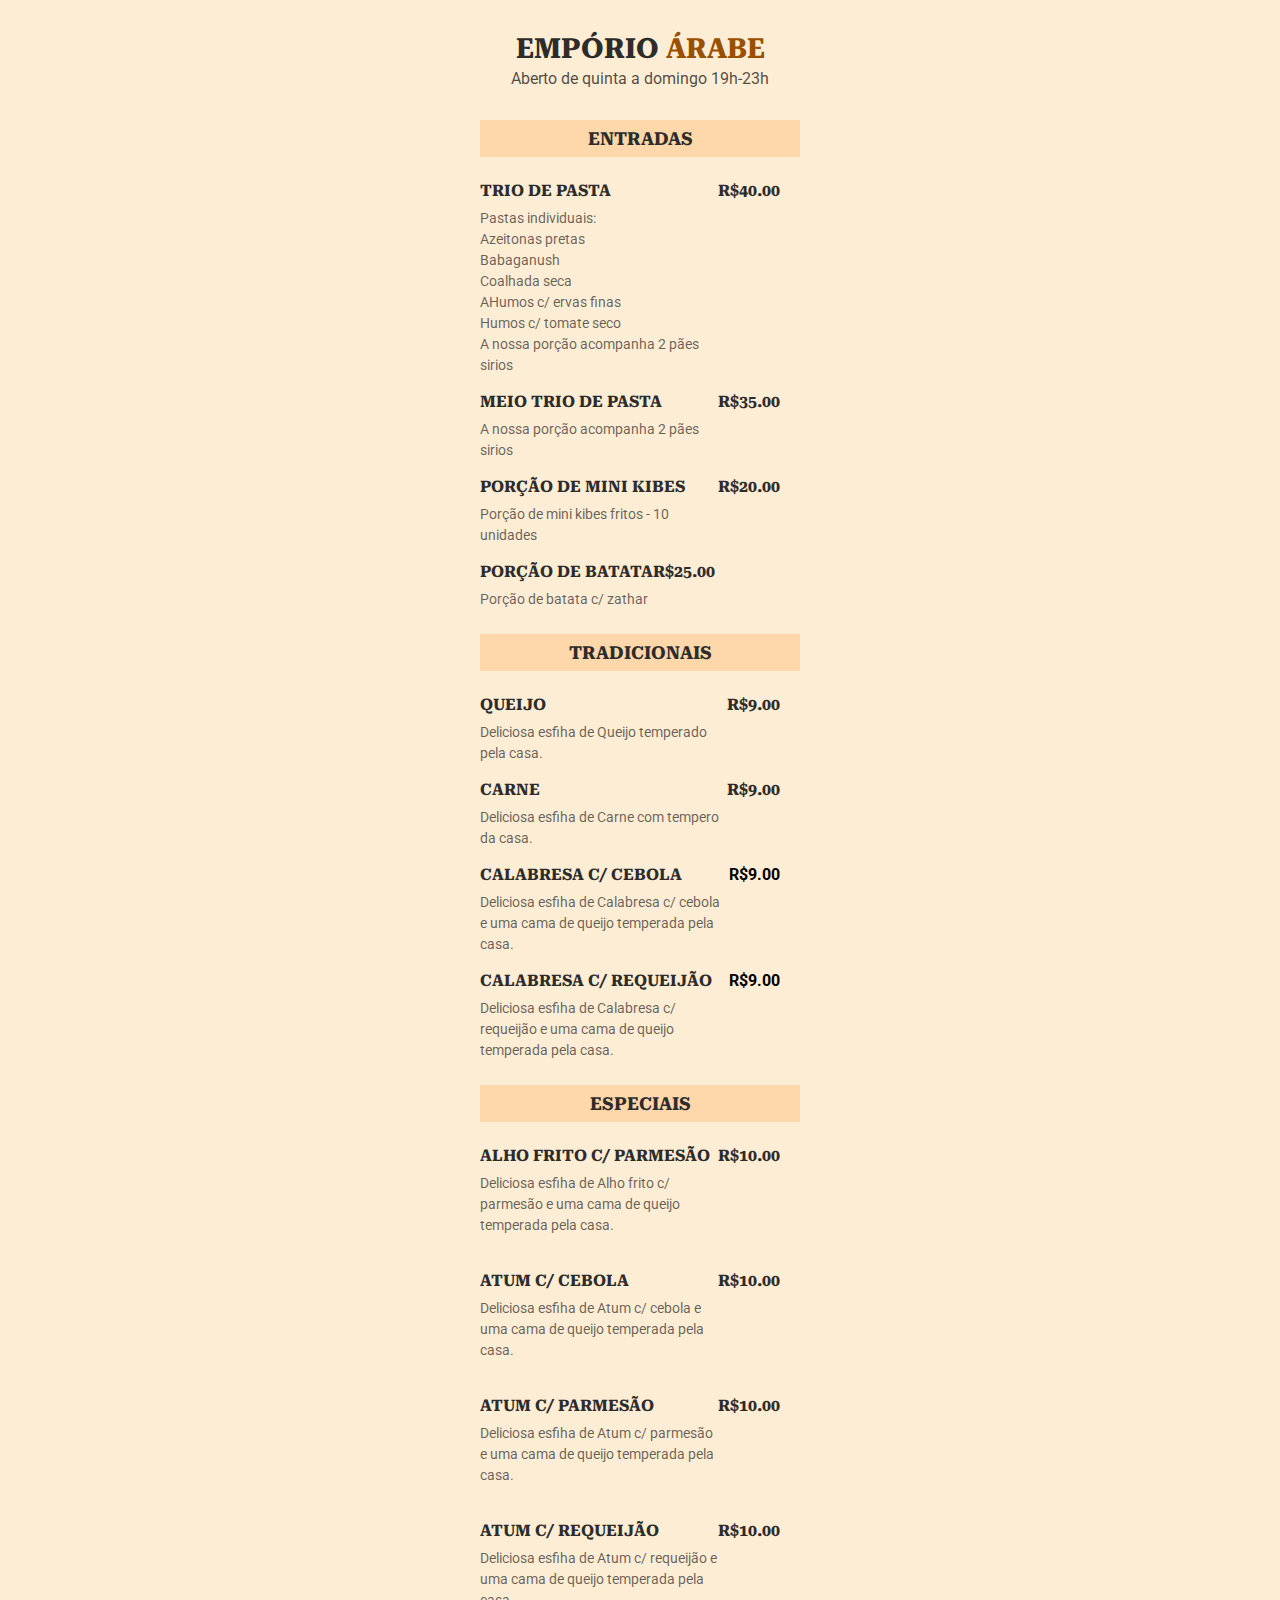
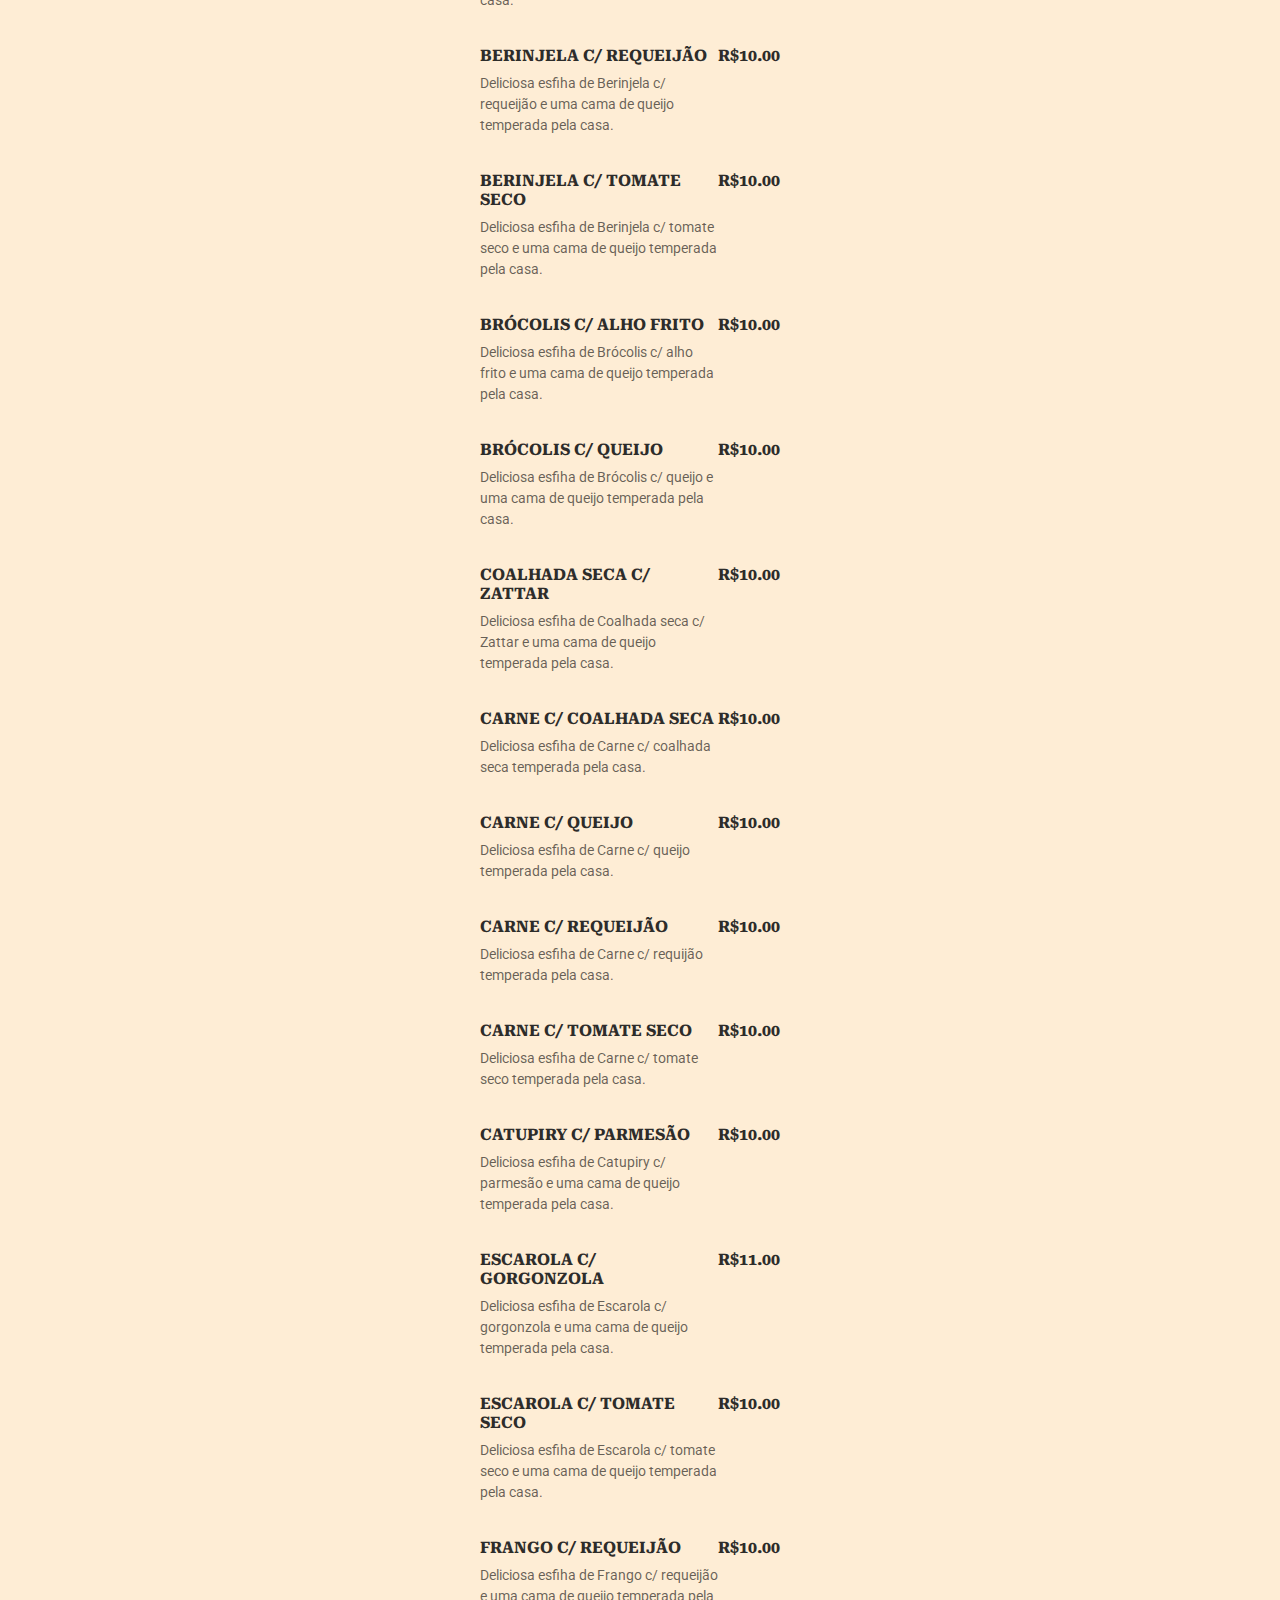
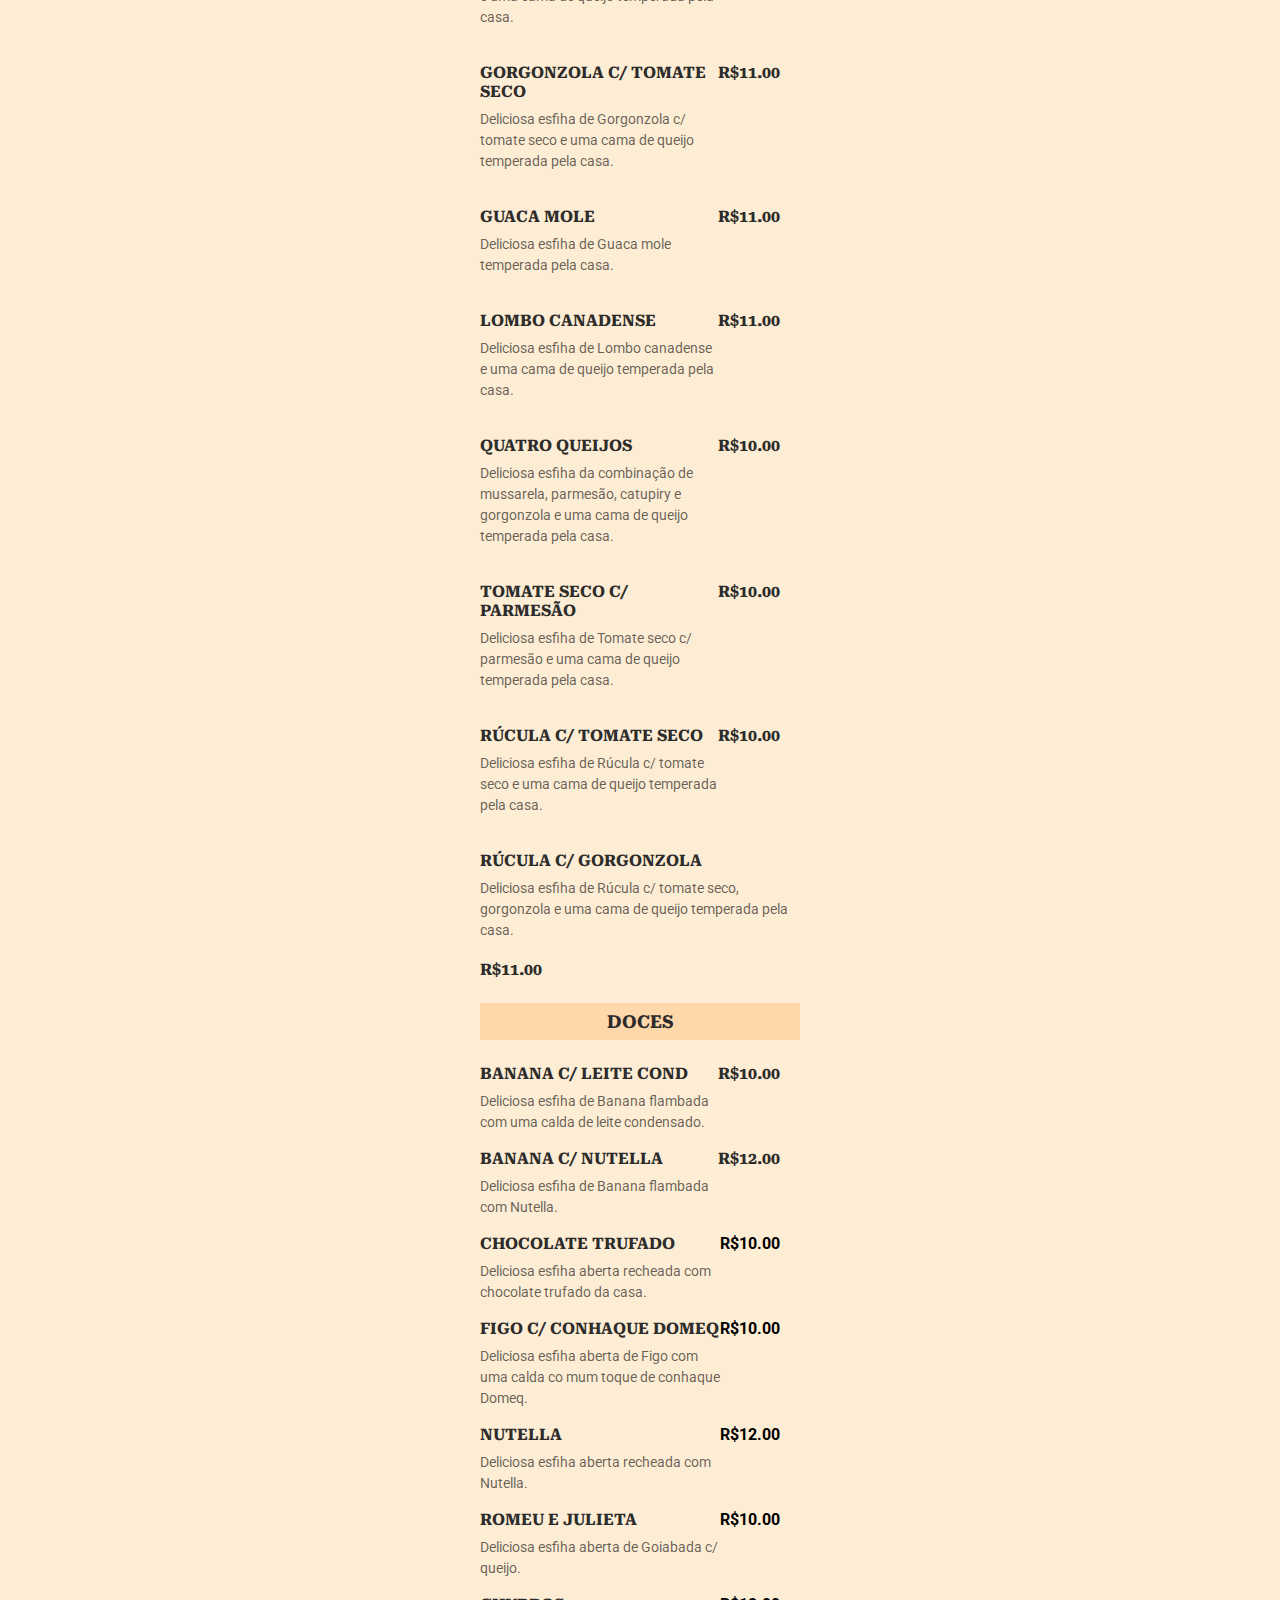
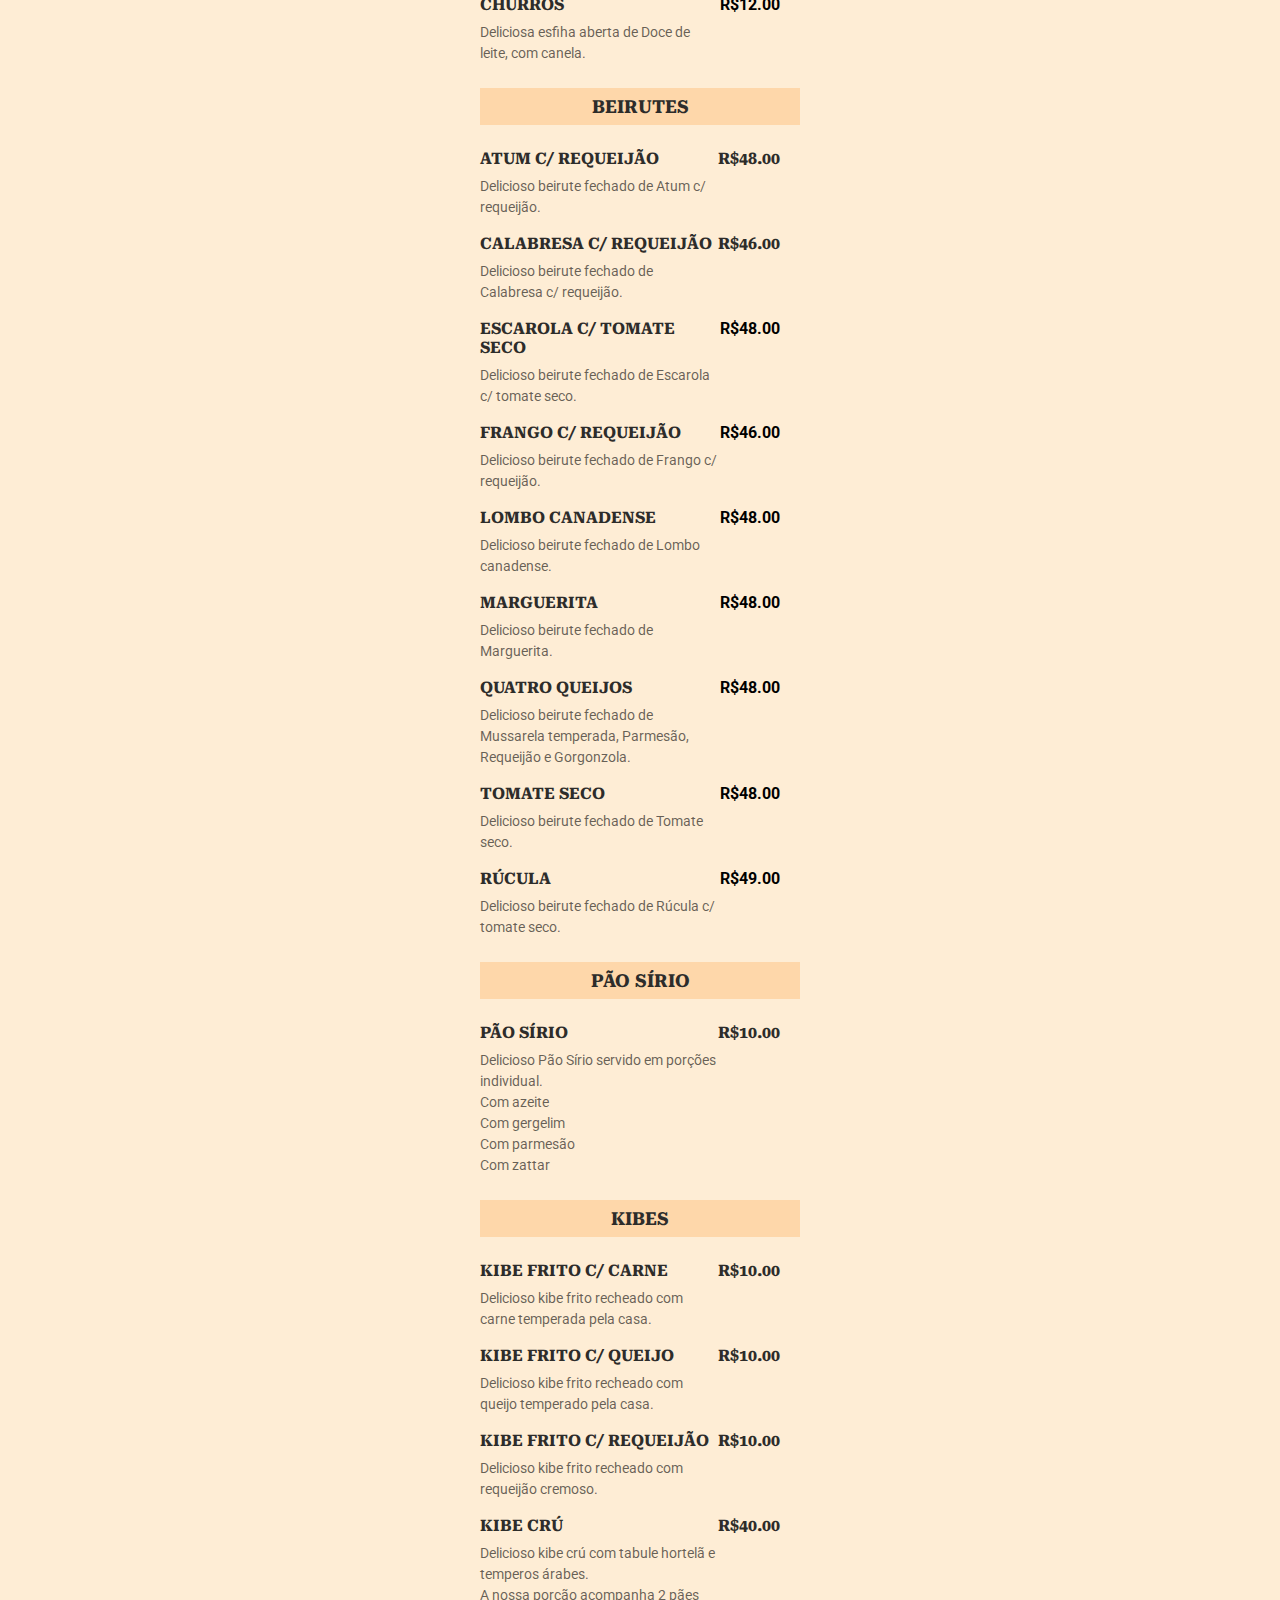
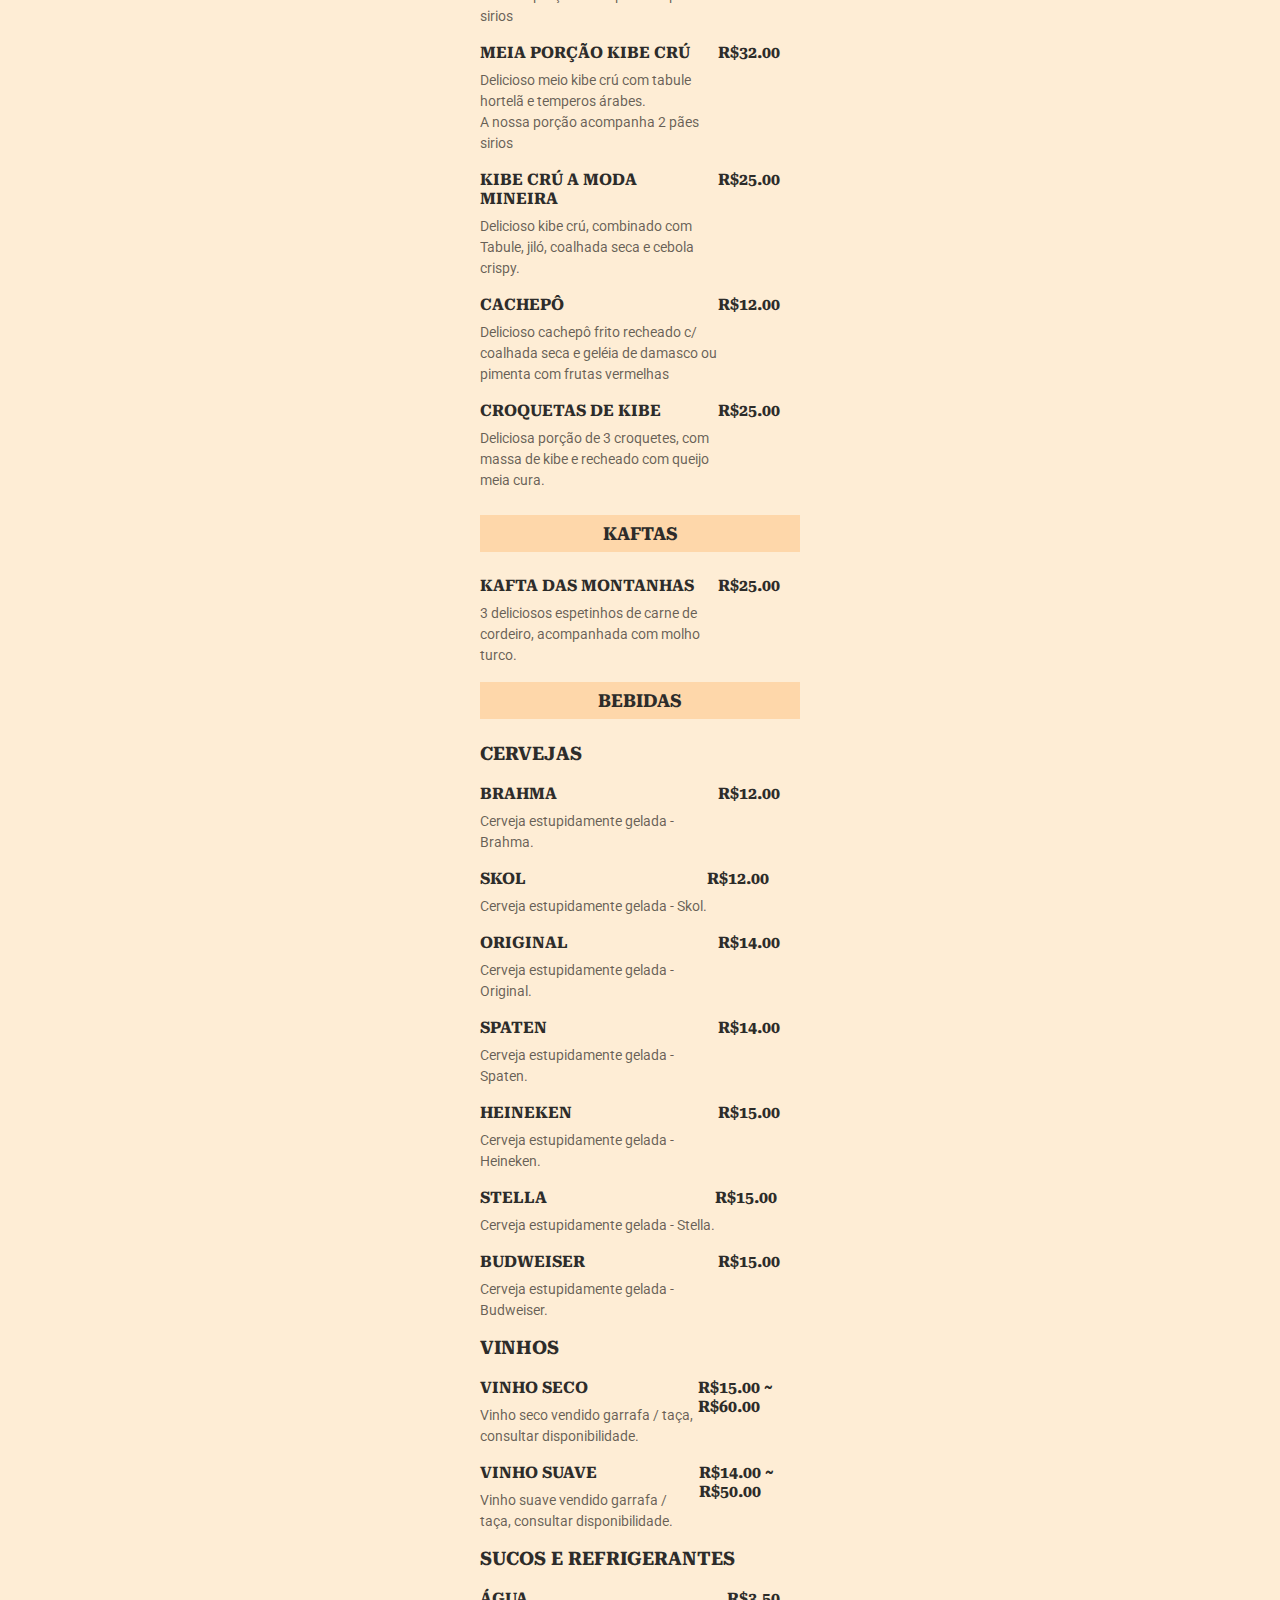
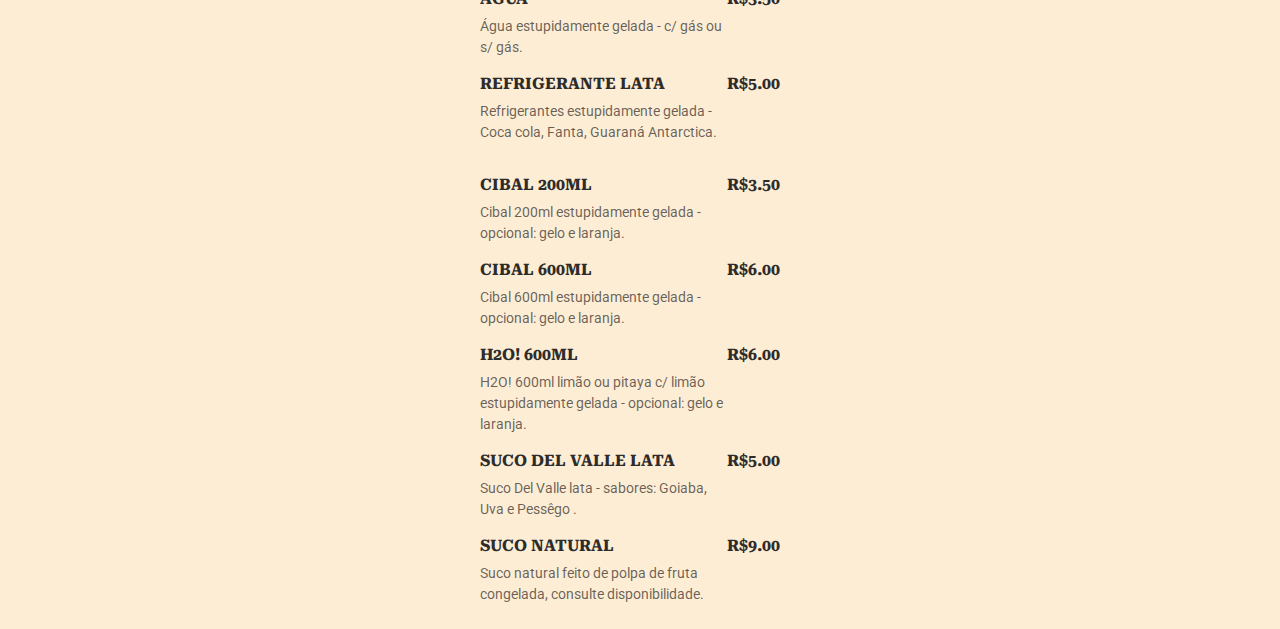
==== index.html @ e8fb6ee0 "Update index.html" ====
<!DOCTYPE html>
<html lang="pt-br">
  <head>
    <link rel="preconnect" href="https://fonts.googleapis.com">
    <link rel="preconnect" href="https://fonts.gstatic.com" crossorigin>
    <link href="https://fonts.googleapis.com/css2?family=Roboto&family=Roboto+Serif:opsz,wght@8..144,700&display=swap" rel="stylesheet">
    <meta charset="UTF-8">
    <meta name="viewport" content="width=device-width, initial-scale=1.0">
    <title>Empório Árabe</title>
    <link rel="shortcut icon" href="images/emporio.ico" type="">

    <link rel="stylesheet" href="style.css">
  </head>
  <body>
    <header>
      <h1>Empório <span>Árabe</span></h1>
      <p>Aberto de quinta a domingo 19h-23h</p>
    </header>
      <section>
      <h2>Entradas</h2>
      <ul >
        <li>
          <div class="details">
            <h3>Trio de Pasta</h3>
            <p class="description">Pastas individuais:</br></p>
            <p class="description">Azeitonas pretas</br></p>
            <p class="description">Babaganush</br></p>
            <p class="description">Coalhada seca</br></p>
            <p class="description">AHumos c/ ervas finas</br></p>
            <p class="description">Humos c/ tomate seco</br></p>
            <p class="description"> A nossa porção acompanha 2 pães sirios</p>
          </div>
          <strong class="price">
            R$40.00
          </strong>
        </li>

        <li>
          <div class="details">
            <h3>Meio trio de pasta</h3> 
            <p class="description"> A nossa porção acompanha 2 pães sirios</p>
          </div>
          <strong class="price">
            R$35.00
          </strong>
        </li>

        <li>
          <div class="details">
            <h3>Porção de Mini Kibes</h3> 
            <p class="description"> Porção de mini kibes fritos - 10 unidades</p>
          </div>
          <strong class="price">
            R$20.00
          </strong>
        </li>

        <li>
          <div class="details">
            <h3>Porção de Batata</h3> 
            <p class="description"> Porção de batata c/ zathar</p>
          </div>
          <strong class="price">
            R$25.00
          </strong>
                </li>

      </ul>
    </section>

    <section>
      <h2>Tradicionais</h2>
      <ul >
        <li>
          <div class="details">
            <h3>Queijo</h3>
            <p class="description">
              Deliciosa esfiha de Queijo temperado pela casa.
            </p> 
          </div>
          <strong class="price">
            R$9.00
          </strong>
        </li>

        <li>
          <div class="details">
            <h3>Carne</h3>
            <p class="description">
              Deliciosa esfiha de Carne com tempero da casa.
            </p> 
          </div>
          <strong class="price">
            R$9.00
          </strong>
        </li>

        <li>
          <div class="details">
            <h3>Calabresa c/ cebola</h3>
            <p class="description">
              Deliciosa esfiha de Calabresa c/ cebola e uma cama de queijo temperada pela casa.
            </p> 
          </div>
          <strong>
            R$9.00
          </strong>
        </li>

        <li>
          <div class="details">
            <h3>Calabresa c/ requeijão</h3>
            <p class="description">
              Deliciosa esfiha de Calabresa c/ requeijão e uma cama de queijo temperada pela casa.
            </p> 
          </div>
          <strong>
            R$9.00
          </strong>
        </li>
      </ul>
    </section>

    <section>
      <h2>Especiais</h2>
      <ul >
        <li>
          <div class="details">
            <h3>Alho frito c/ parmesão</h3>
            <p class="description">
              Deliciosa esfiha de Alho frito c/ parmesão e uma cama de queijo temperada pela casa.
            </br></p>
          </br> 
          </div>
          <strong class="price">
            R$10.00
          </strong>
        </li>

        <li>
          <div class="details">
            <h3>Atum c/ cebola</h3>
            <p class="description">
              Deliciosa esfiha de Atum c/ cebola e uma cama de queijo temperada pela casa.
            </br></p>
          </br> 
          </div>
          <strong class="price">
            R$10.00
          </strong>
        </li>

        <li>
          <div class="details">
            <h3>Atum c/ parmesão</h3>
            <p class="description">
              Deliciosa esfiha de Atum c/ parmesão e uma cama de queijo temperada pela casa.
            </br></p>
          </br> 
          </div>
          <strong class="price">
            R$10.00
          </strong>
        </li>

        <li>
          <div class="details">
            <h3>Atum c/ requeijão</h3>
            <p class="description">
              Deliciosa esfiha de Atum c/ requeijão e uma cama de queijo temperada pela casa.
            </br></p>
          </br>
          </div>
          <strong class="price">
            R$10.00
          </strong>
        </li>

        <li>
          <div class="details">
            <h3>Berinjela c/ requeijão</h3>
            <p class="description">
              Deliciosa esfiha de Berinjela c/ requeijão e uma cama de queijo temperada pela casa.
            </br></p>
          </br> 
          </div>
          <strong class="price">
            R$10.00
          </strong>
        </li>

        <li>
          <div class="details">
            <h3>Berinjela c/ tomate seco</h3>
            <p class="description">
              Deliciosa esfiha de Berinjela c/ tomate seco e  uma cama de queijo temperada pela casa.
            </br></p>
          </br> 
          </div>
          <strong class="price">
            R$10.00
          </strong>
        </li>

        <li>
          <div class="details">
            <h3>Brócolis c/ alho frito</h3>
            <p class="description">
              Deliciosa esfiha de Brócolis c/ alho frito e uma cama de queijo temperada pela casa.
            </br></p>
          </br>
          </div>
          <strong class="price">
            R$10.00
          </strong>
        </li>

        <li>
          <div class="details">
            <h3>Brócolis c/ queijo</h3>
            <p class="description">
              Deliciosa esfiha de Brócolis c/ queijo e uma cama de queijo temperada pela casa.
            </br></p>
          </br> 
          </div>
          <strong class="price">
            R$10.00
          </strong>
        </li>

        <li>
          <div class="details">
            <h3>Coalhada seca c/ Zattar</h3>
            <p class="description">
              Deliciosa esfiha de Coalhada seca c/ Zattar e uma cama de queijo temperada pela casa.
            </br></p>
          </br> 
          </div>
          <strong class="price">
            R$10.00
          </strong>
        </li>

        <li>
          <div class="details">
            <h3>Carne c/ coalhada seca</h3>
            <p class="description">
              Deliciosa esfiha de Carne c/ coalhada seca temperada pela casa.
            </br></p>
          </br> 
          </div>
          <strong class="price">
            R$10.00
          </strong>
        </li>

        <li>
          <div class="details">
            <h3>Carne c/ queijo</h3>
            <p class="description">
              Deliciosa esfiha de Carne c/ queijo temperada pela casa.
            </br></p>
          </br>
          </div>
          <strong class="price">
            R$10.00
          </strong>
        </li>

        <li>
          <div class="details">
            <h3>Carne c/ requeijão</h3>
            <p class="description">
              Deliciosa esfiha de Carne c/ requijão temperada pela casa.
            </br></p>
          </br>
          </div>
          <strong class="price">
            R$10.00
          </strong>
        </li>

        <li>
          <div class="details">
            <h3>Carne c/ tomate seco</h3>
            <p class="description">
              Deliciosa esfiha de Carne c/ tomate seco temperada pela casa.
            </br></p>
          </br> 
          </div>
          <strong class="price">
            R$10.00
          </strong>
        </li>

        <li>
          <div class="details">
            <h3>Catupiry c/ parmesão</h3>
            <p class="description">
              Deliciosa esfiha de Catupiry c/ parmesão e uma cama de queijo temperada pela casa.
            </br></p>
          </br> 
          </div>
          <strong class="price">
            R$10.00
          </strong>
        </li>

        <li>
          <div class="details">
            <h3>Escarola c/ gorgonzola</h3>
            <p class="description">
              Deliciosa esfiha de Escarola c/ gorgonzola e uma cama de queijo temperada pela casa.
            </br></p>
          </br> 
          </div>
          <strong class="price">
            R$11.00
          </strong>
        </li>

        <li>
          <div class="details">
            <h3>Escarola c/ tomate seco</h3>
            <p class="description">
              Deliciosa esfiha de Escarola c/ tomate seco e  uma cama de queijo temperada pela casa.
            </br></p>
          </br> 
          </div>
          <strong class="price">
            R$10.00
          </strong>
        </li>

        <li>
          <div class="details">
            <h3>Frango c/ requeijão</h3>
            <p class="description">
              Deliciosa esfiha de Frango c/ requeijão e  uma cama de queijo temperada pela casa.
            </br></p>
          </br>
          </div>
          <strong class="price">
            R$10.00
          </strong>
        </li>

        <li>
          <div class="details">
            <h3>Gorgonzola c/ tomate seco</h3>
            <p class="description">
              Deliciosa esfiha de Gorgonzola c/ tomate seco e uma cama de queijo temperada pela casa.
            </br></p>
          </br>
          </div>
          <strong class="price">
            R$11.00
          </strong>
        </li>

        <li>
          <div class="details">
            <h3>Guaca mole</h3>
            <p class="description">
              Deliciosa esfiha de Guaca mole temperada pela casa.
            </br></p>
          </br> 
          </div>
          <strong class="price">
            R$11.00
          </strong>
        </li>

        <li>
          <div class="details">
            <h3>Lombo canadense</h3>
            <p class="description">
              Deliciosa esfiha de Lombo canadense e uma cama de queijo temperada pela casa.
            </br></p>
          </br> 
          </div>
          <strong class="price">
            R$11.00
          </strong>
        </li>

        <li>
          <div class="details">
            <h3>Quatro queijos</h3>
            <p class="description">
              Deliciosa esfiha da combinação de mussarela, parmesão, catupiry e gorgonzola e uma cama de queijo temperada pela casa.
            </br></p>
          </br>
          </div>
          <strong class="price">
            R$10.00
          </strong>
        </li>

        <li>
          <div class="details">
            <h3>Tomate seco c/ parmesão</h3>
            <p class="description">
              Deliciosa esfiha de Tomate seco c/ parmesão e uma cama de queijo temperada pela casa.
            </br></p>
          </br>
          </div>
          <strong class="price">
            R$10.00
          </strong>
        </li>
        
				<li>
          <div class="details">
            <h3>Rúcula c/ tomate seco </h3>
            <p class="description">
              Deliciosa esfiha de Rúcula c/ tomate seco e uma cama de queijo temperada pela casa.
            </br></p>
          </br>
          </div>
          <strong class="price">
            R$10.00
          </strong>
      </li>

          <div class="details">
            <h3>Rúcula c/ gorgonzola </h3>
            <p class="description">
              Deliciosa esfiha de Rúcula c/ tomate seco, gorgonzola e uma cama de queijo temperada pela casa.
            </br></p>
          </br>
          </div>
          <strong class="price">
            R$11.00
          </strong>
      </li>
      </ul>
    </section>

      <section>
      <h2>Doces</h2>
      <ul >
        <li>
          <div class="details">
            <h3>Banana c/ Leite cond</h3>
            <p class="description">
              Deliciosa esfiha de Banana flambada com uma calda de leite condensado.
            </p> 
          </div>
          <strong class="price">
            R$10.00
          </strong>
        </li>

        <li>
          <div class="details">
            <h3>Banana c/ Nutella</h3>
            <p class="description">
              Deliciosa esfiha de Banana flambada com Nutella.
            </p> 
          </div>
          <strong class="price">
            R$12.00
          </strong>
        </li>

        <li>
          <div class="details">
            <h3>Chocolate Trufado</h3>
            <p class="description">
              Deliciosa esfiha aberta recheada com chocolate trufado da casa.
            </p> 
          </div>
          <strong>
            R$10.00
          </strong>
        </li>

        <li>
          <div class="details">
            <h3>Figo c/ conhaque Domeq</h3>
            <p class="description">
              Deliciosa esfiha aberta de Figo com uma calda co mum toque de conhaque Domeq.
            </p> 
          </div>
          <strong>
            R$10.00
          </strong>
        </li>

        <li>
          <div class="details">
            <h3>Nutella</h3>
            <p class="description">
              Deliciosa esfiha aberta recheada com Nutella.
            </p> 
          </div>
          <strong>
            R$12.00
          </strong>
        </li>

        <li>
          <div class="details">
            <h3>Romeu  e Julieta</h3>
            <p class="description">
              Deliciosa esfiha aberta de Goiabada c/ queijo.
            </p> 
          </div>
          <strong>
            R$10.00
          </strong>
        </li>

        <li>
          <div class="details">
            <h3>Churros</h3>
            <p class="description">
              Deliciosa esfiha aberta de Doce de leite, com canela.
            </p> 
          </div>
          <strong>
            R$12.00
          </strong>
        </li>
      </ul>
    </section>

    <section>
      <h2>Beirutes</h2>
      <ul>
        <li>
          <div class="details">
            <h3>Atum c/ requeijão</h3>
            <p class="description">
              Delicioso beirute fechado de Atum c/ requeijão.
            </p> 
          </div>
          <strong class="price">
            R$48.00
          </strong>
        </li>

        <li>
          <div class="details">
            <h3>Calabresa c/ requeijão</h3>
            <p class="description">
              Delicioso beirute fechado de Calabresa c/ requeijão.
            </p> 
          </div>
          <strong class="price">
            R$46.00
          </strong>
        </li>

        <li>
          <div class="details">
            <h3>Escarola c/ tomate seco</h3>
            <p class="description">
              Delicioso beirute fechado de Escarola c/ tomate seco.
            </p> 
          </div>
          <strong>
            R$48.00
          </strong>
        </li>

        <li>
          <div class="details">
            <h3>Frango c/ requeijão</h3>
            <p class="description">
              Delicioso beirute fechado de Frango c/ requeijão.
            </p> 
          </div>
          <strong>
            R$46.00
          </strong>
        </li>

        <li>
          <div class="details">
            <h3>Lombo canadense</h3>
            <p class="description">
              Delicioso beirute fechado de Lombo canadense.
            </p> 
          </div>
          <strong>
            R$48.00
          </strong>
        </li>

        <li>
          <div class="details">
            <h3>Marguerita</h3>
            <p class="description">
              Delicioso beirute fechado de Marguerita.
            </p> 
          </div>
          <strong>
            R$48.00
          </strong>
        </li>

        <li>
          <div class="details">
            <h3>Quatro queijos</h3>
            <p class="description">
              Delicioso beirute fechado de Mussarela temperada, Parmesão, Requeijão e Gorgonzola.
            </p> 
          </div>
          <strong>
            R$48.00
          </strong>
        </li>

        <li>
          <div class="details">
            <h3>Tomate Seco</h3>
            <p class="description">
              Delicioso beirute fechado de Tomate seco.
            </p> 
          </div>
          <strong>
            R$48.00
          </strong>
        </li>

        <li>
          <div class="details">
            <h3>Rúcula</h3>
            <p class="description">
              Delicioso beirute fechado de Rúcula c/ tomate seco.
            </p> 
          </div>
          <strong>
            R$49.00
          </strong>
        </li>
      </ul>
    </section>

    <section>
      <h2>Pão Sírio</h2>
      <ul>
        <li>
          <div class="details">
            <h3>Pão Sírio</h3>
            <p class="description">
              Delicioso Pão Sírio servido em porções individual.
            </p> 
            <p class="description">Com azeite</br></p>
            <p class="description">Com gergelim</br></p>
            <p class="description">Com parmesão</br></p>
            <p class="description">Com zattar</p>
          </div>
          <strong class="price">
            R$10.00
          </strong>
        </li>
      </ul>
    </section>

    <section>
      <h2>Kibes</h2>
      <ul>
        <li>
          <div class="details">
            <h3>Kibe frito c/ carne</h3>
            <p class="description">
              Delicioso kibe frito recheado com carne temperada pela casa.
            </p> 
          </div>
          <strong class="price">
            R$10.00
          </strong>
        </li>

        <li>
          <div class="details">
            <h3>Kibe frito c/ queijo</h3>
            <p class="description">
              Delicioso kibe frito recheado com queijo temperado pela casa.
            </p> 
          </div>
          <strong class="price">
            R$10.00
          </strong>
        </li>

        <li>
          <div class="details">
            <h3>Kibe frito c/ requeijão</h3>
            <p class="description">
              Delicioso kibe frito recheado com requeijão cremoso.
            </p> 
          </div>
          <strong class="price">
            R$10.00
          </strong>
        </li>

        <li>
          <div class="details">
            <h3>Kibe crú</h3>
            <p class="description">
              Delicioso kibe crú com tabule hortelã e temperos árabes.
            </p>
            <p class="description"> A nossa porção acompanha 2 pães sirios</p>
          </div>
          <strong class="price">
            R$40.00
          </strong>
        </li>

        <li>
          <div class="details">
            <h3>Meia porção Kibe crú</h3>
            <p class="description">
              Delicioso meio kibe crú com tabule hortelã e temperos árabes.
            </p>
            <p class="description"> A nossa porção acompanha 2 pães sirios</p>
          </div>
          <strong class="price">
            R$32.00
          </strong>
        </li>

        <li>
          <div class="details">
            <h3>Kibe crú a moda mineira</h3>
            <p class="description">
              Delicioso kibe crú, combinado com Tabule, jiló, coalhada seca e cebola crispy.
            </p> 
          </div>
          <strong class="price">
            R$25.00
          </strong>
        </li>

        <li>
          <div class="details">
            <h3>Cachepô</h3>
            <p class="description">
              Delicioso cachepô frito recheado c/ coalhada seca e geléia de damasco ou pimenta com frutas vermelhas
            </p> 
          </div>
          <strong class="price">
            R$12.00
          </strong>
        </li>

				<li>
          <div class="details">
            <h3>Croquetas de Kibe</h3>
            <p class="description">
              Deliciosa porção de 3 croquetes, com massa de kibe e recheado com queijo meia cura.
            </p> 
          </div>
          <strong class="price">
            R$25.00
          </strong>
				</li>
      </ul>
    </section>

    <section>
      <h2>Kaftas</h2>
      <ul>
        <li>
          <div class="details">
            <h3>Kafta das montanhas</h3>
            <p class="description">
              3 deliciosos espetinhos de carne de cordeiro, acompanhada com molho turco.
            </p> 
          </div>
          <strong class="price">
            R$25.00
          </strong>
        </li>

    <section>
      <h2>Bebidas</h2>
      <ul>
        <h3>Cervejas</h3>
      </br>
        <li>
          <div class="details">
            <h3>Brahma</h3>
            <p class="description">
              Cerveja estupidamente gelada - Brahma.
            </p> 
          </div>
          <strong class="price">
            R$12.00
          </strong>
        </li>

        <li>
          <div class="details">
            <h3>Skol</h3>
            <p class="description">
              Cerveja estupidamente gelada - Skol.
            </p> 
          </div>
          <strong class="price">
            R$12.00
          </strong>
        </li>

        <li>
          <div class="details">
            <h3>Original</h3>
            <p class="description">
              Cerveja estupidamente gelada - Original.
            </p>
          </div>
          <strong class="price">
            R$14.00
          </strong>
        </li>

        <li>
          <div class="details">
            <h3>Spaten</h3>
            <p class="description">
              Cerveja estupidamente gelada - Spaten.
            </p>
          </div>
          <strong class="price">
            R$14.00
          </strong>
        </li>

        <li>
          <div class="details">
            <h3>Heineken</h3>
            <p class="description">
              Cerveja estupidamente gelada - Heineken.
            </p>
          </div>
          <strong class="price">
            R$15.00
          </strong>
        </li>

        <li>
          <div class="details">
            <h3>Stella</h3>
            <p class="description">
              Cerveja estupidamente gelada - Stella.
            </p>
          </div>
          <strong class="price">
            R$15.00
          </strong>
        </li>

        <li>
          <div class="details">
            <h3>Budweiser</h3>
            <p class="description">
              Cerveja estupidamente gelada - Budweiser.
            </p>
          </div>
          <strong class="price">
            R$15.00
          </strong>
        </li>

        <h3>Vinhos</h3>
      </br>

        <li>
          <div class="details">
            <h3>Vinho seco</h3>
            <p class="description">
              Vinho seco vendido garrafa / taça, consultar disponibilidade.
            </p>
          </div>
          <strong class="price">
            R$15.00 ~ R$60.00
          </strong>
        </li>

        <li>
          <div class="details">
            <h3>Vinho suave</h3>
            <p class="description">
              Vinho suave vendido garrafa / taça, consultar disponibilidade.
            </p>
          </div>
          <strong class="price">
            R$14.00 ~ R$50.00
          </strong>
        </li>
      </ul>

      <ul>
        <h3>Sucos e Refrigerantes</h3>
      </br>
        <li>
          <div class="details">
            <h3>Água</h3>
            <p class="description">
              Água estupidamente gelada - c/ gás ou s/ gás.
            </p> 
          </div>
          <strong class="price">
            R$3.50
          </strong>
        </li>

        <li>
          <div class="details">
            <h3>Refrigerante Lata </h3>
            <p class="description">
              Refrigerantes estupidamente gelada - Coca cola, Fanta, Guaraná Antarctica.
            </p>
          </div>
          <strong class="price">
            R$5.00
          </strong>
        </li>

        <li>

        <li>
          <div class="details">
            <h3>Cibal 200ml</h3>
            <p class="description">
              Cibal 200ml estupidamente gelada - opcional: gelo e laranja.
            </p>
          </div>
          <strong class="price">
            R$3.50
          </strong>
        </li>

        <li>
          <div class="details">
            <h3>Cibal 600ml</h3>
            <p class="description">
              Cibal 600ml estupidamente gelada - opcional: gelo e laranja.
            </p>
          </div>
          <strong class="price">
            R$6.00
          </strong>
        </li>

        <li>
          <div class="details">
            <h3>H2O! 600ml</h3>
            <p class="description">
              H2O! 600ml limão ou pitaya c/ limão estupidamente gelada - opcional: gelo e laranja.
            </p>
          </div>
          <strong class="price">
            R$6.00
          </strong>
        </li>

        <li>
          <div class="details">
            <h3>Suco Del Valle lata</h3>
            <p class="description">
              Suco Del Valle lata - sabores: Goiaba, Uva e Pessêgo .
            </p>
          </div>
          <strong class="price">
            R$5.00
          </strong>
        </li>

        <li>
          <div class="details">
            <h3>Suco natural</h3>
            <p class="description">
              Suco natural feito de polpa de fruta congelada, consulte disponibilidade.
            </p>
          </div>
          <strong class="price">
            R$9.00
          </strong>
        </li>
      </ul>
  </section>
  </body>
</html>
---- style.css ----
/*GLOBAL*/
*{
    margin: 0;
    padding: 0;
  }
  
  body{
    background-color: #FEEDD5;
    font-family: 'Roboto', sans-serif;
  }
  
  ul{
    list-style: none;
  }
  
  /* FONTS*/
  h1, h2, h3, .price{
    font-family: 'Roboto Serif', serif;
    text-transform: uppercase;
    color: #2D2C2A;
  }
  
  
  /*HEADER*/
  header{
    padding: 32px;
    text-align: center;
  }
  
  header, section{
    max-width: 320px;
    margin: 0 auto;
  }
  
  header h1{
    margin-bottom: 4px;
    font-size: 28px;
    line-height: 33px;
  }
  
  header h1 span{
    color: #995000;
  }
  
  header p{
    color: rgba(0, 0, 0, 0.7);
  }
  
  /*SECTION*/
  section{
    margin-bottom: 24px;
  }
  
  section h2{
    background-color: #FED7AA;
    padding: 8px 16px;
    text-align: center;
    margin-bottom: 24px;
    font-size: 18px;
    max-width: 300px;
  }
  
  ul li{
    margin-bottom: 16px;
    display: Flex;
    max-width: 300px;
  }
  
  .details h3{
    margin-bottom: 8px;
    font-size: 16px;
    line-height: 19px;
  }
  
  .details p{
    color: rgba(0, 0, 0, 0.6);
    font-size: 14px;
    line-height: 21px;

  }

  strong .price{
    text-align: right;
  }
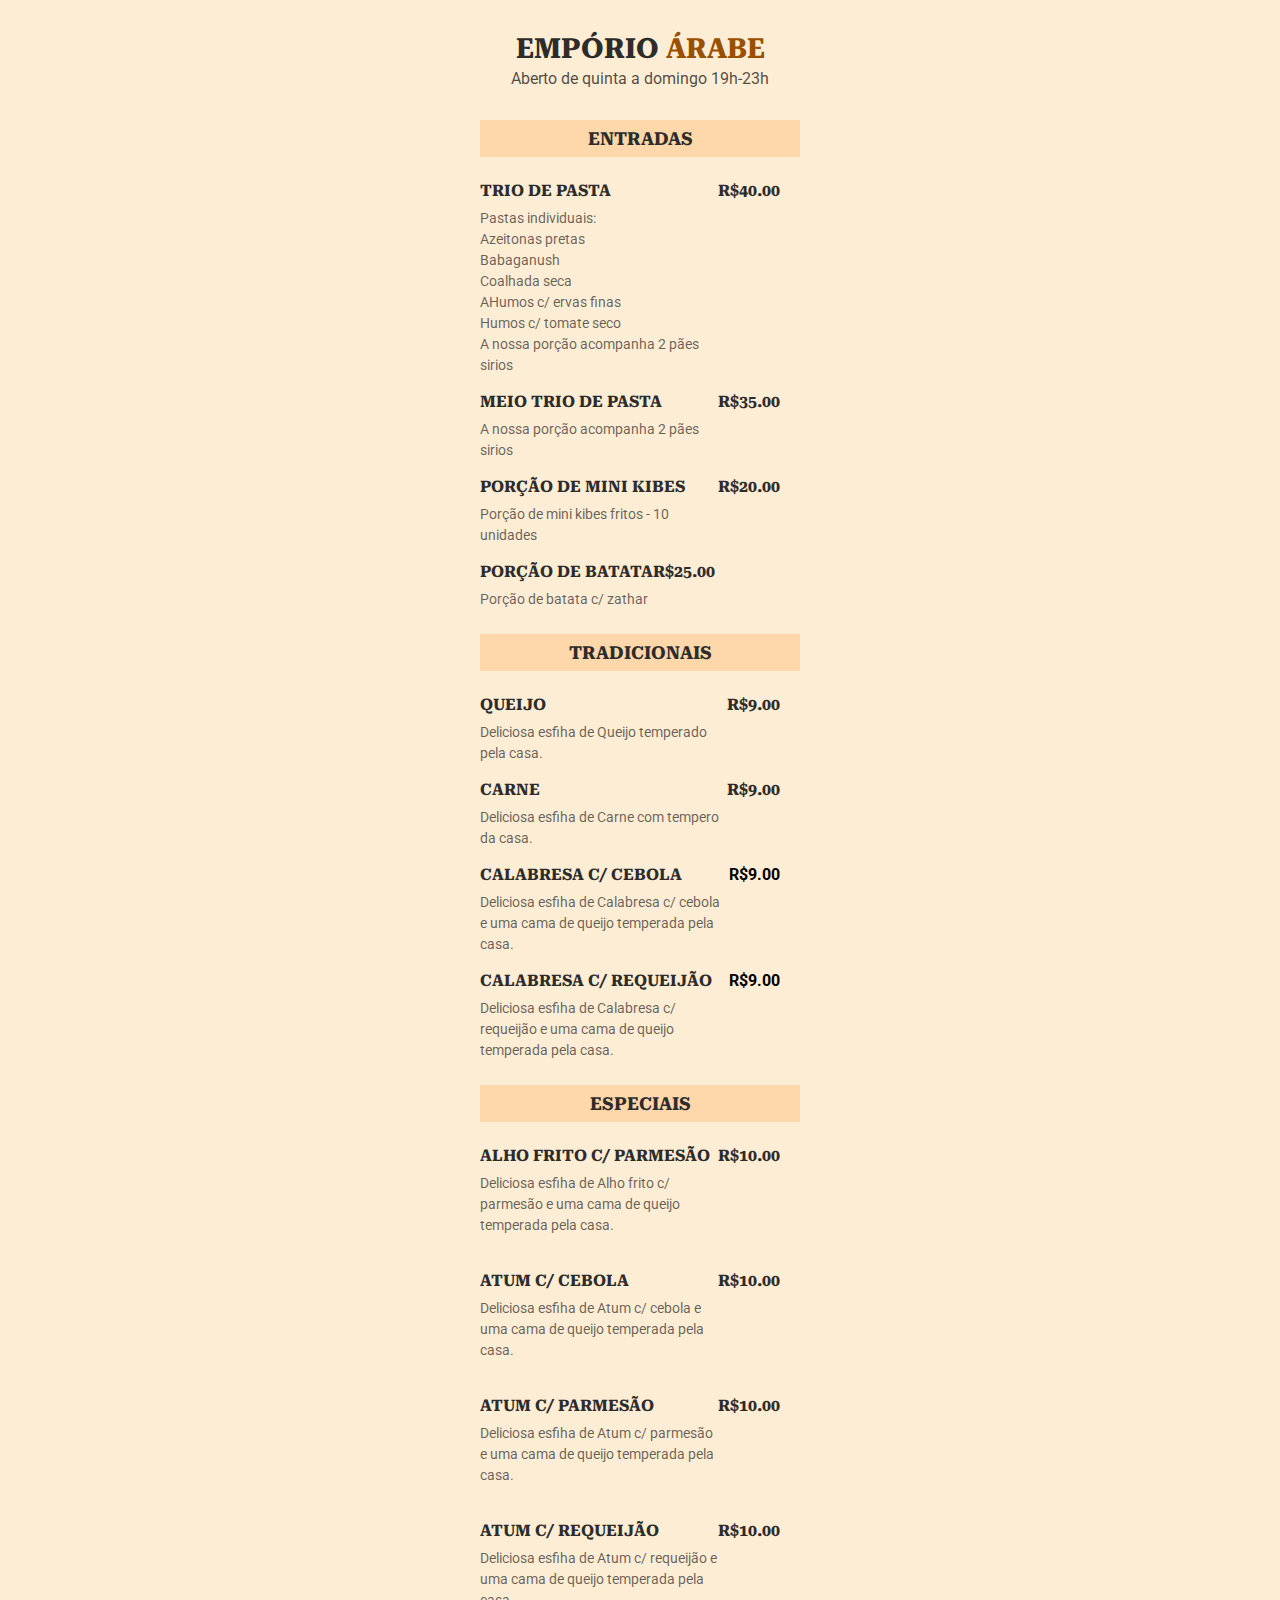
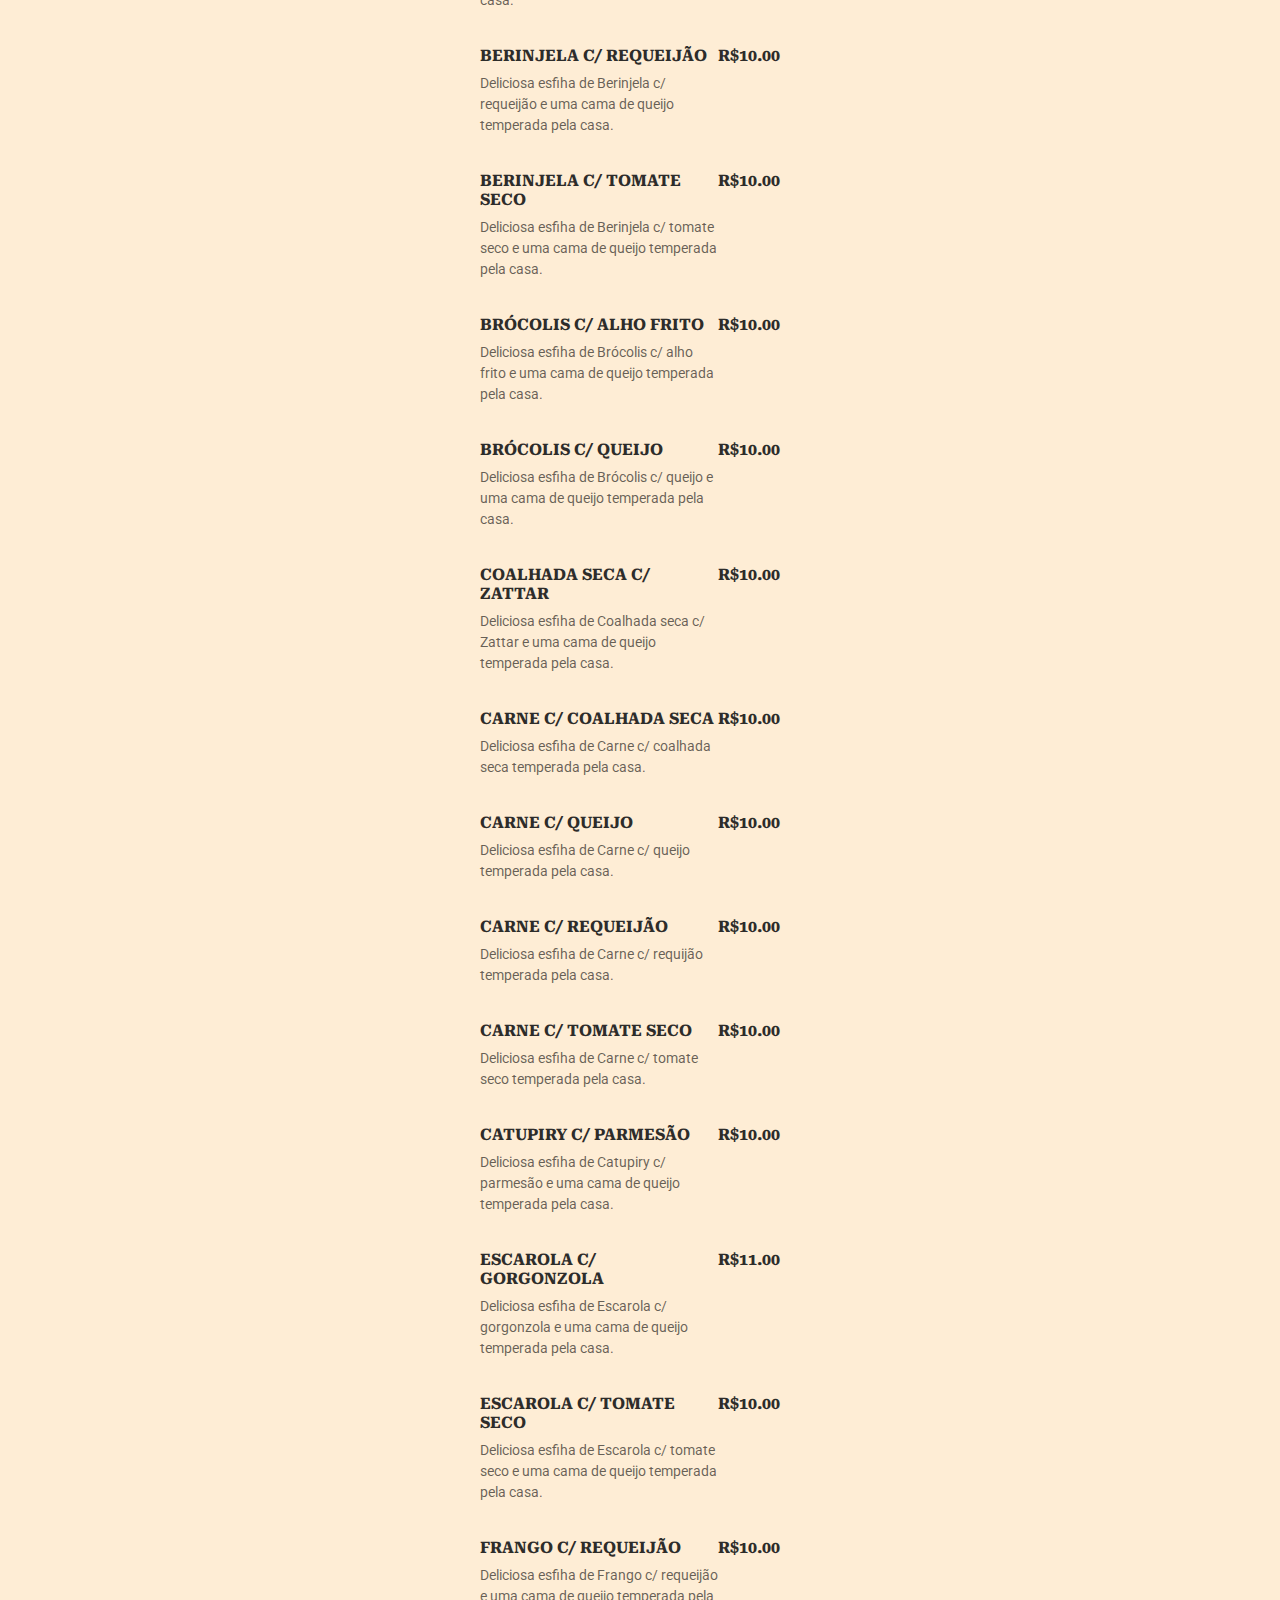
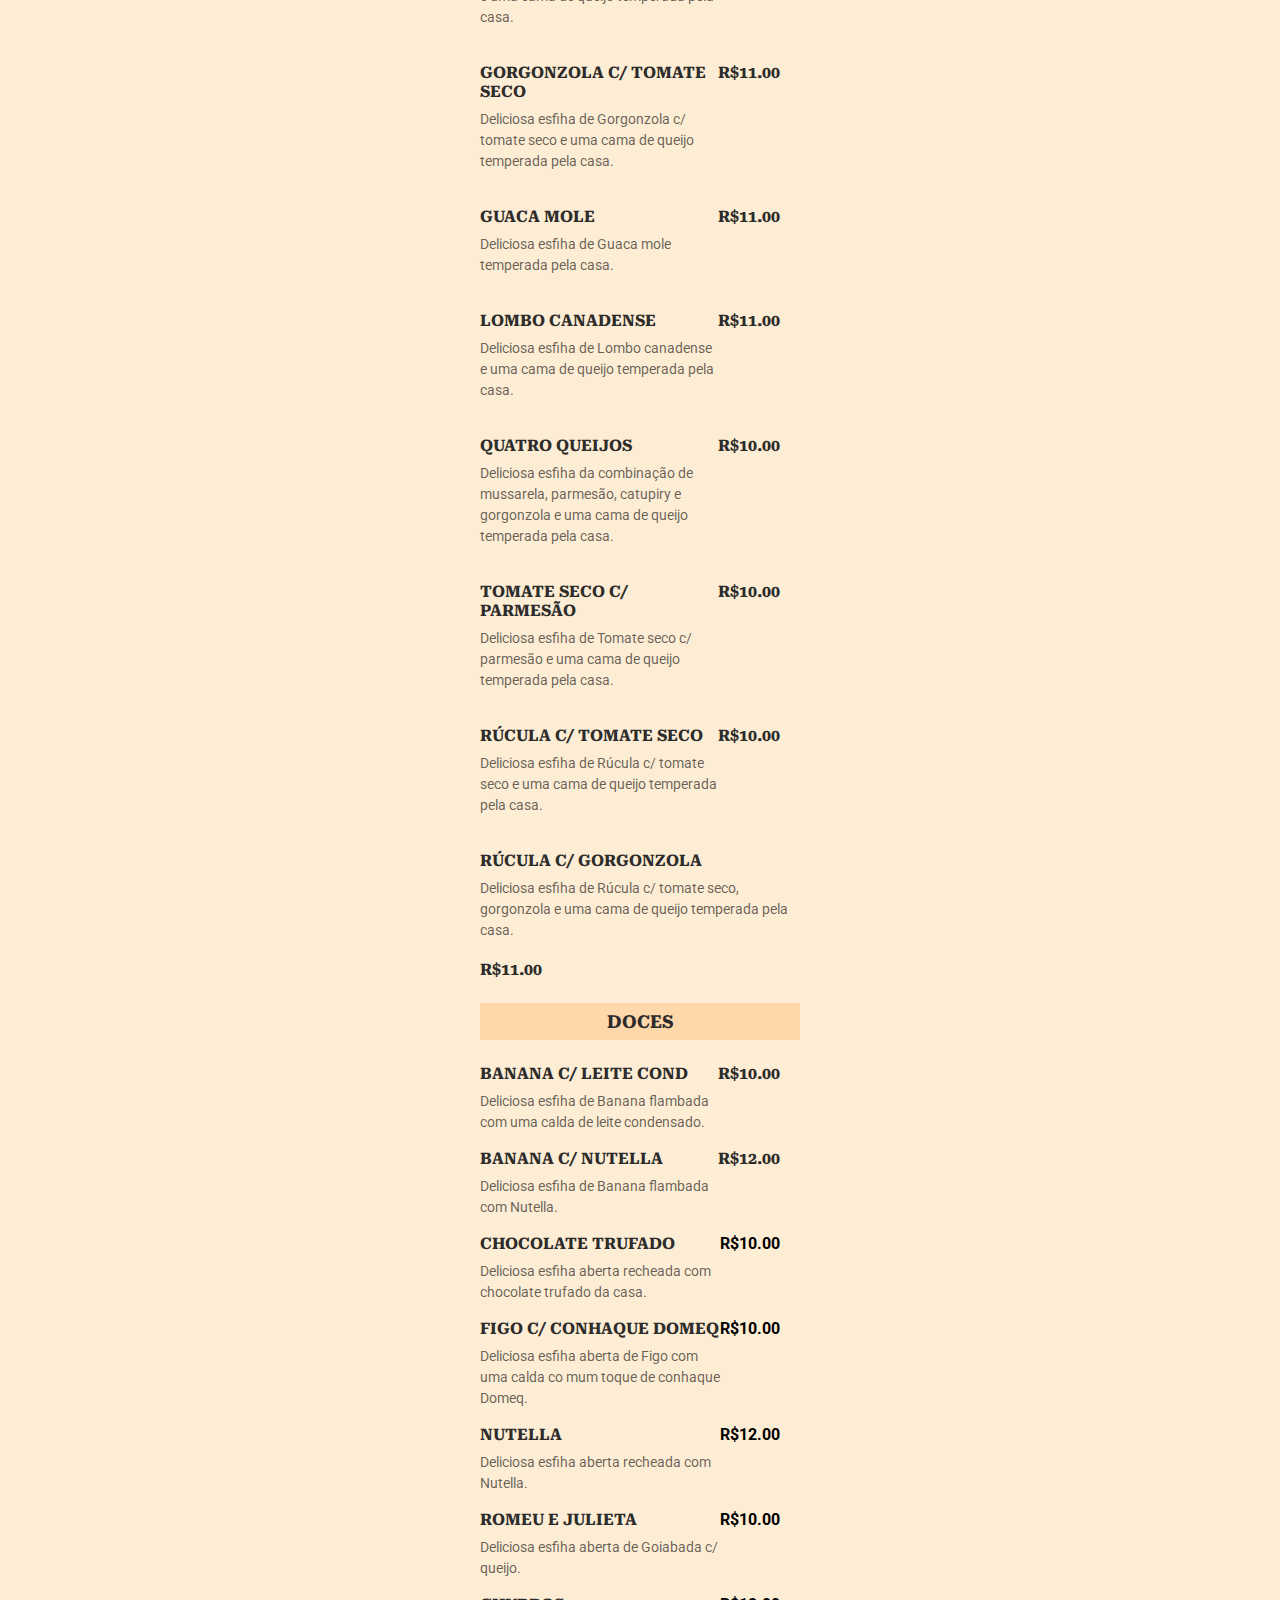
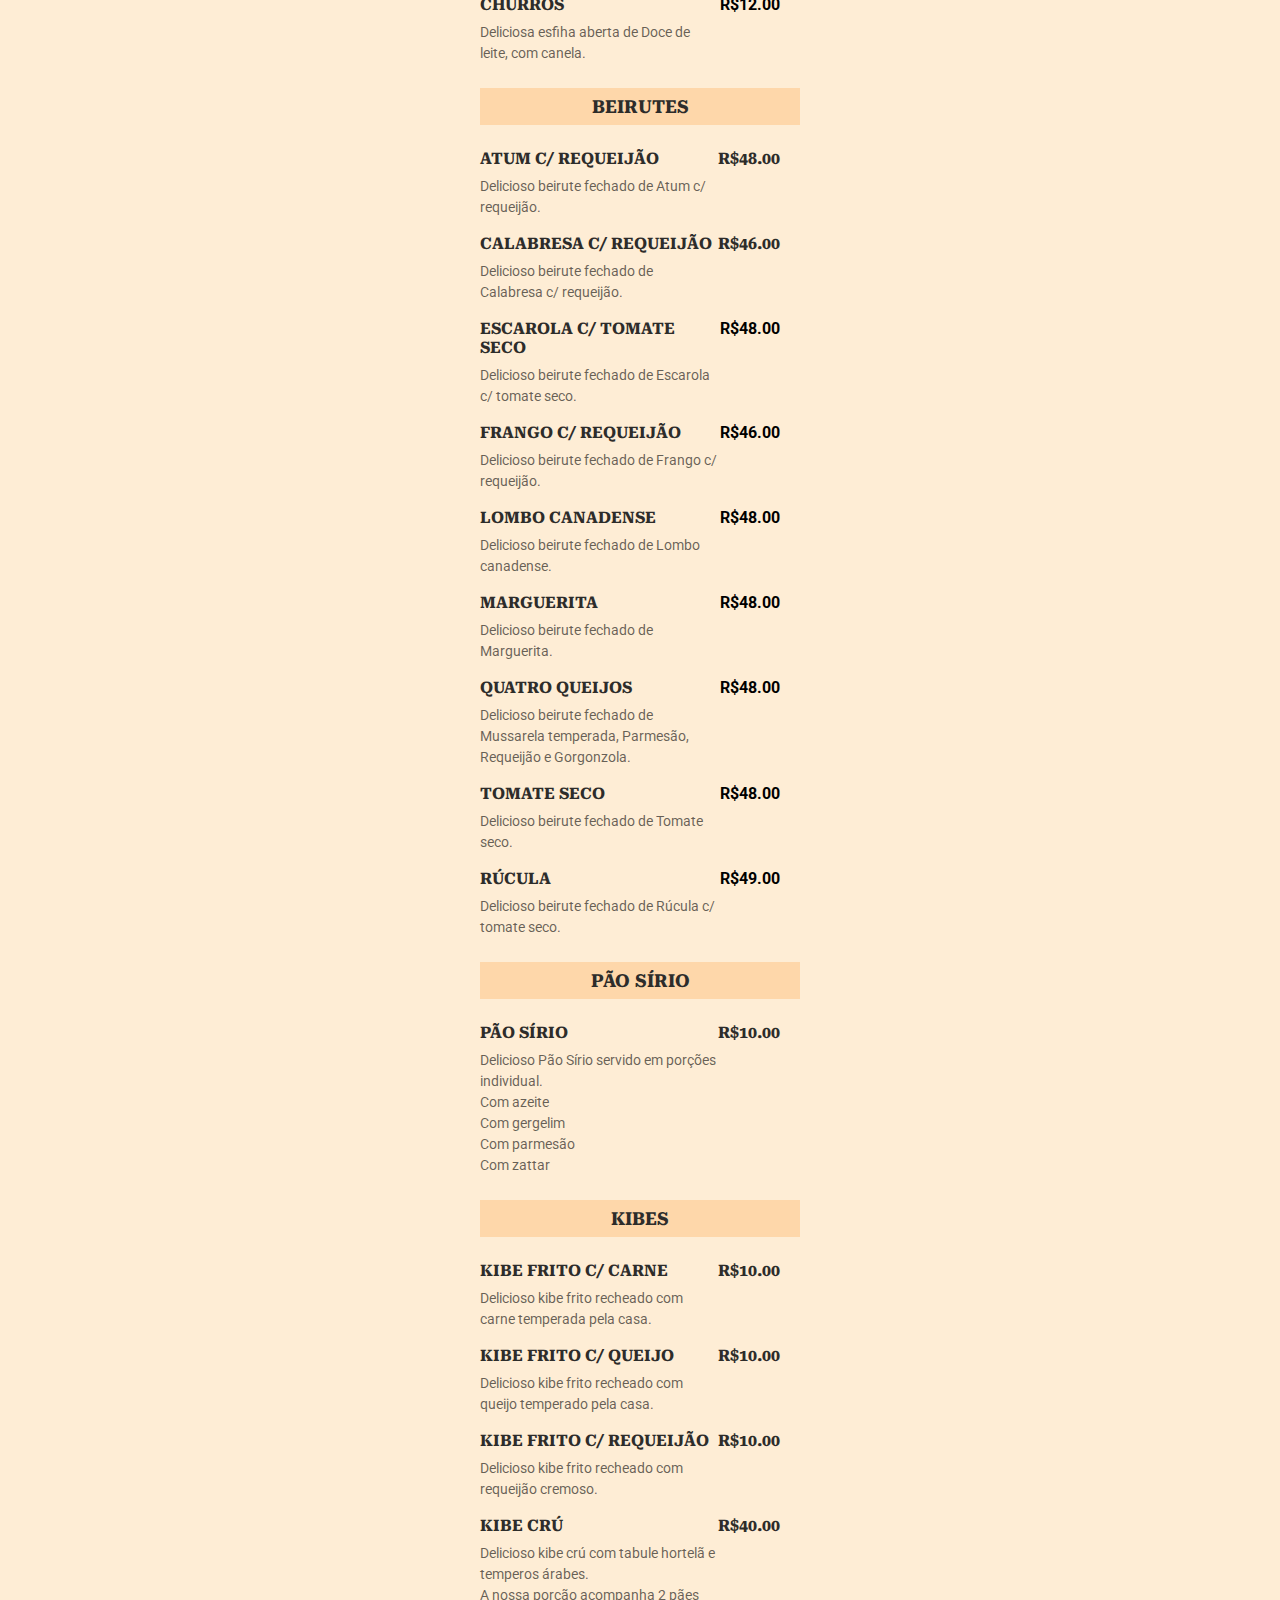
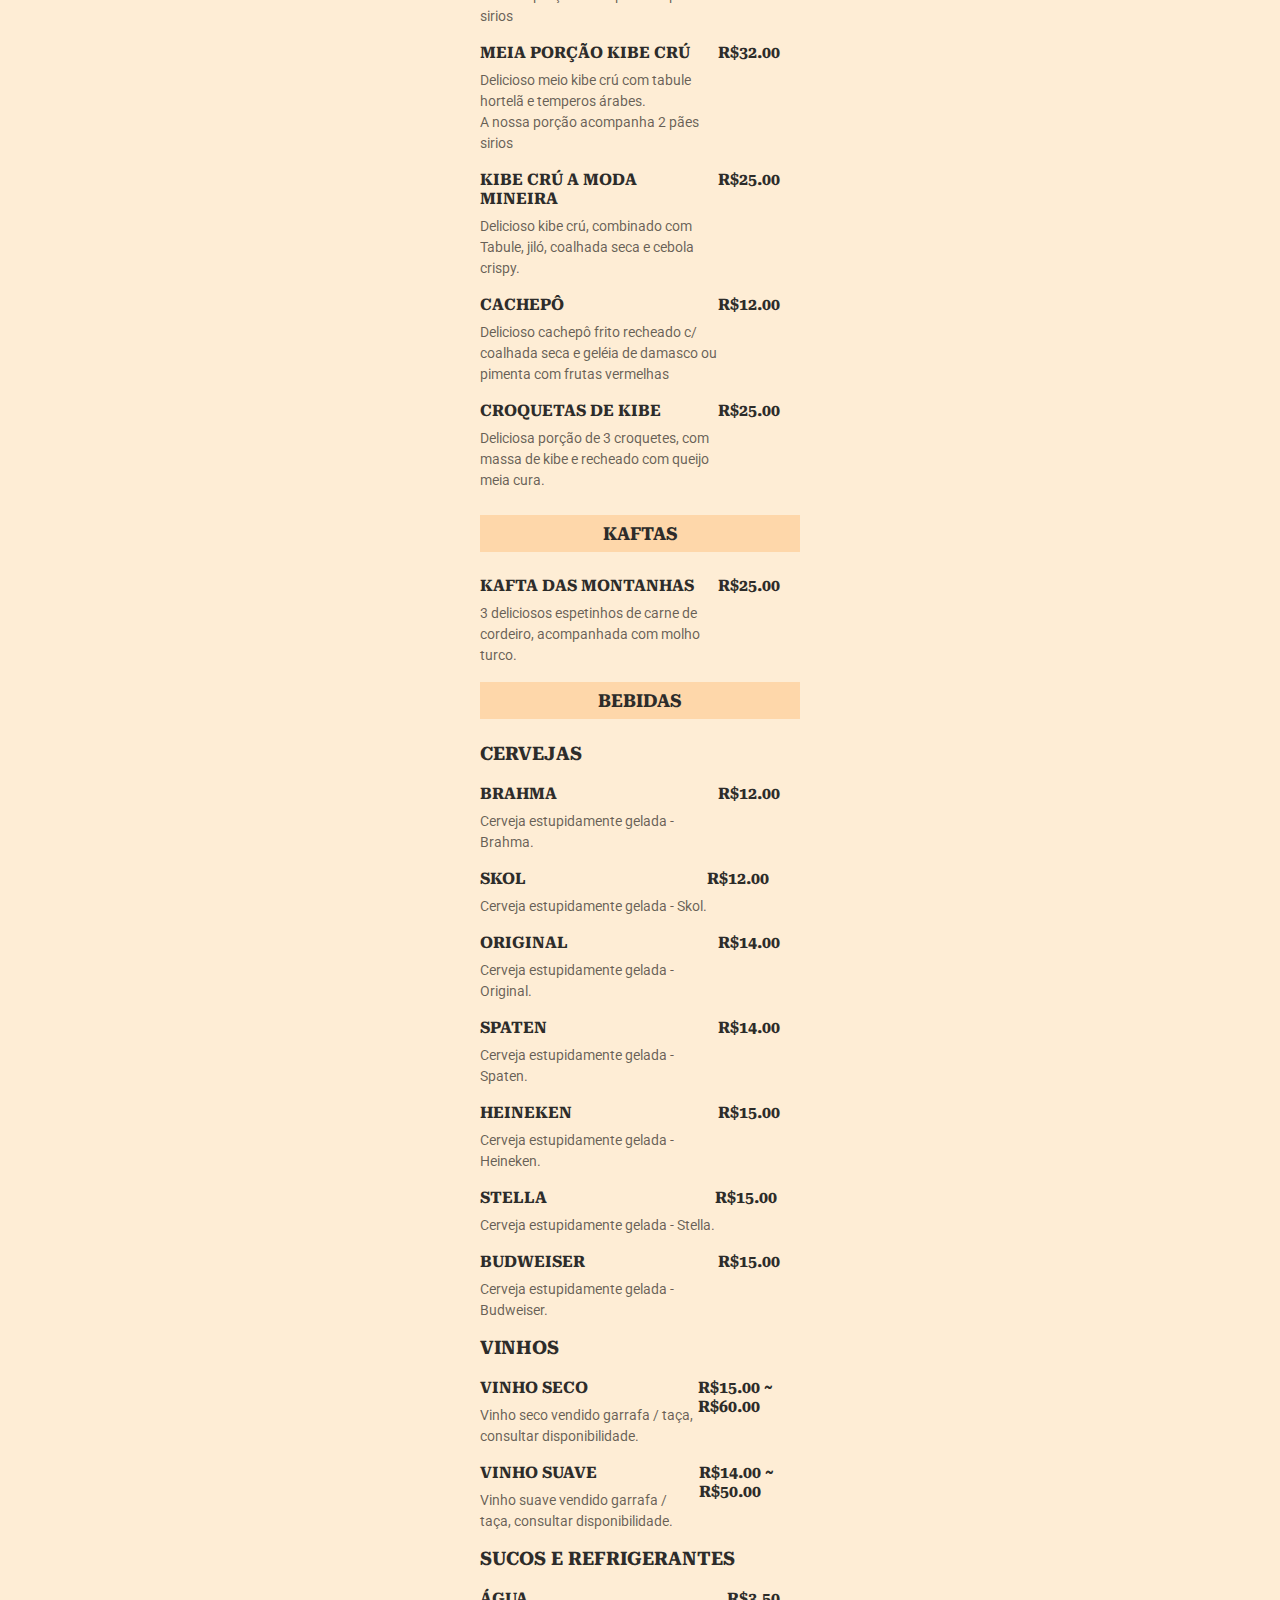
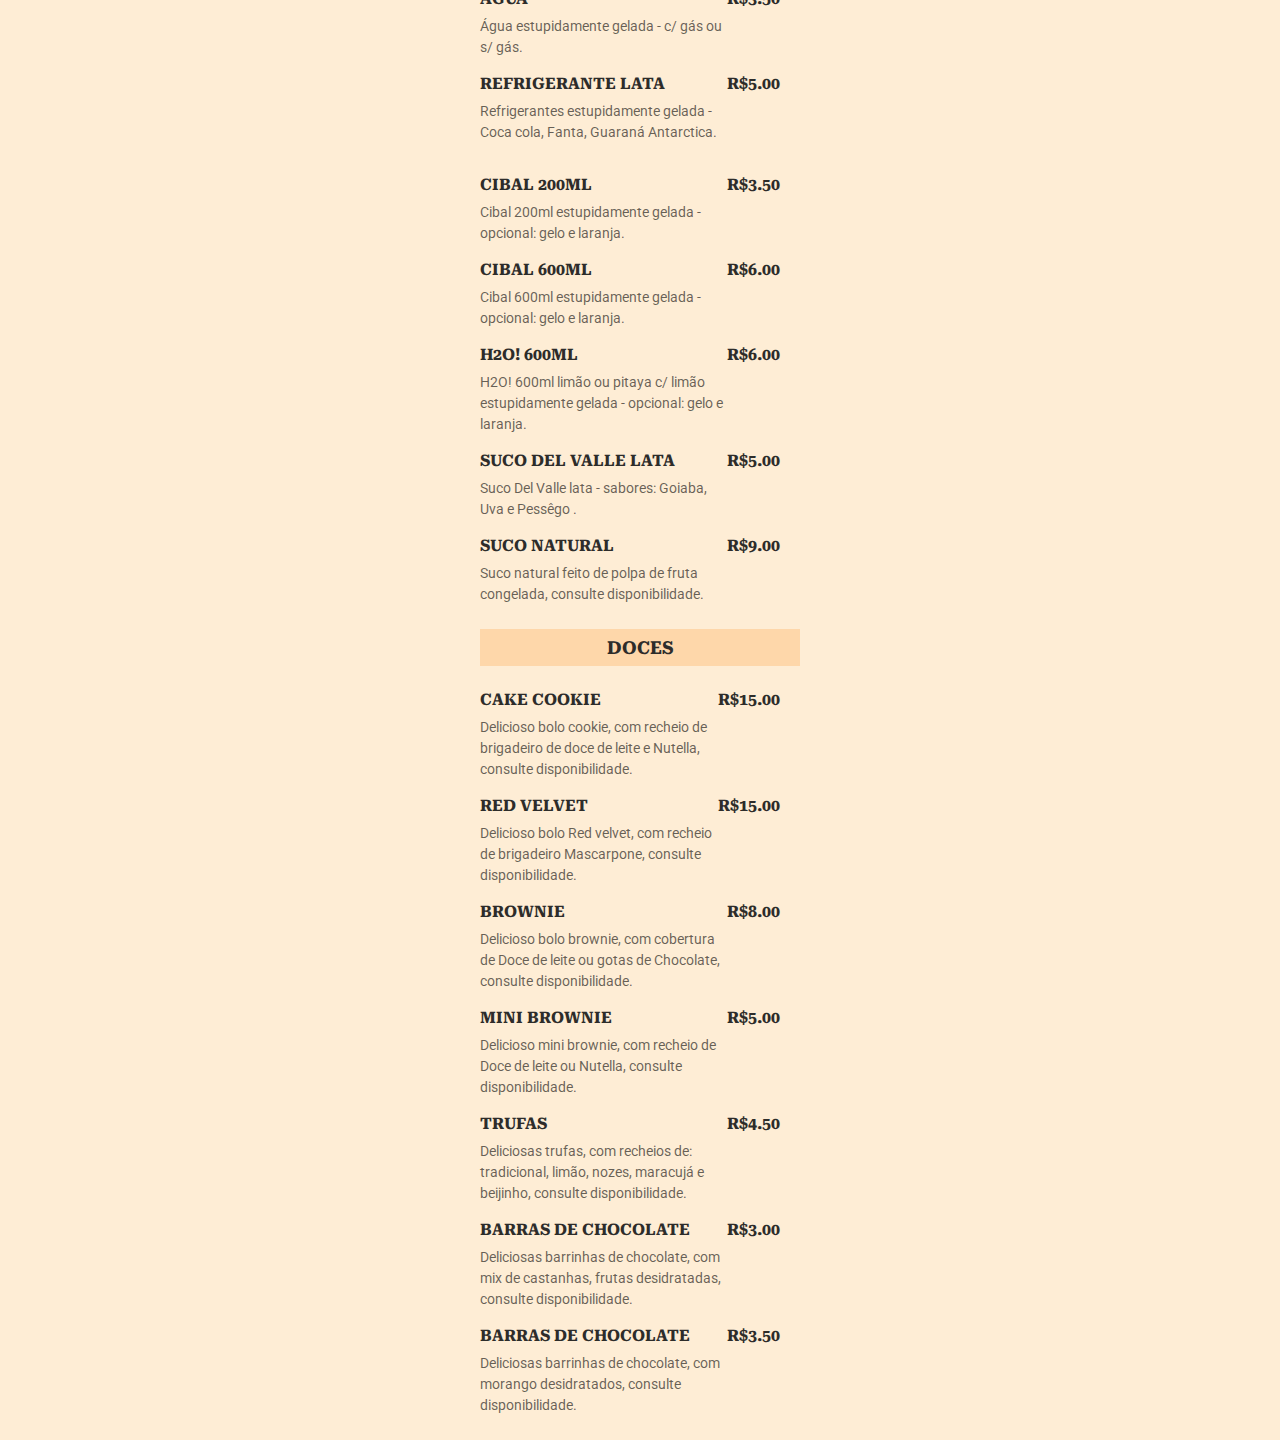
==== commit b54e3c36: "Update index.html" ====
--- a/index.html
+++ b/index.html
@@ -985,5 +985,94 @@
         </li>
       </ul>
   </section>
+
+<section>
+      <h2>Doces</h2>
+      <ul>
+	<li>
+	<div class="details">
+            <h3>Cake cookie</h3>
+            <p class="description">
+              Delicioso bolo cookie, com recheio de brigadeiro de doce de leite e Nutella, consulte disponibilidade.
+            </p>
+          </div>
+          <strong class="price">
+            R$15.00
+          </strong>
+        </li>
+
+<li>
+	<div class="details">
+            <h3>Red velvet</h3>
+            <p class="description">
+              Delicioso bolo Red velvet, com recheio de brigadeiro Mascarpone, consulte disponibilidade.
+            </p>
+          </div>
+          <strong class="price">
+            R$15.00
+          </strong>
+</li>
+
+<li>
+	<div class="details">
+            <h3>Brownie</h3>
+            <p class="description">
+              Delicioso bolo brownie, com cobertura de Doce de leite ou gotas de Chocolate, consulte disponibilidade.
+            </p>
+          </div>
+          <strong class="price">
+            R$8.00
+          </strong>
+</li>
+
+<li>
+	<div class="details">
+            <h3>Mini Brownie</h3>
+            <p class="description">
+              Delicioso mini brownie, com recheio de Doce de leite ou Nutella, consulte disponibilidade.
+            </p>
+          </div>
+          <strong class="price">
+            R$5.00
+          </strong>
+</li>
+
+<li>
+	<div class="details">
+            <h3>Trufas</h3>
+            <p class="description">
+              Deliciosas trufas, com recheios de: tradicional, limão, nozes, maracujá e beijinho, consulte disponibilidade.
+            </p>
+          </div>
+          <strong class="price">
+            R$4.50
+          </strong>
+</li>
+
+<li>
+	<div class="details">
+            <h3>Barras de Chocolate</h3>
+            <p class="description">
+              Deliciosas barrinhas de chocolate, com mix de castanhas, frutas desidratadas, consulte disponibilidade.
+            </p>
+          </div>
+          <strong class="price">
+            R$3.00
+          </strong>
+</li>
+
+<li>
+	<div class="details">
+            <h3>Barras de Chocolate</h3>
+            <p class="description">
+              Deliciosas barrinhas de chocolate, com morango desidratados, consulte disponibilidade.
+            </p>
+          </div>
+          <strong class="price">
+            R$3.50
+          </strong>
+</li>
+      </ul>
+</section>
   </body>
 </html>
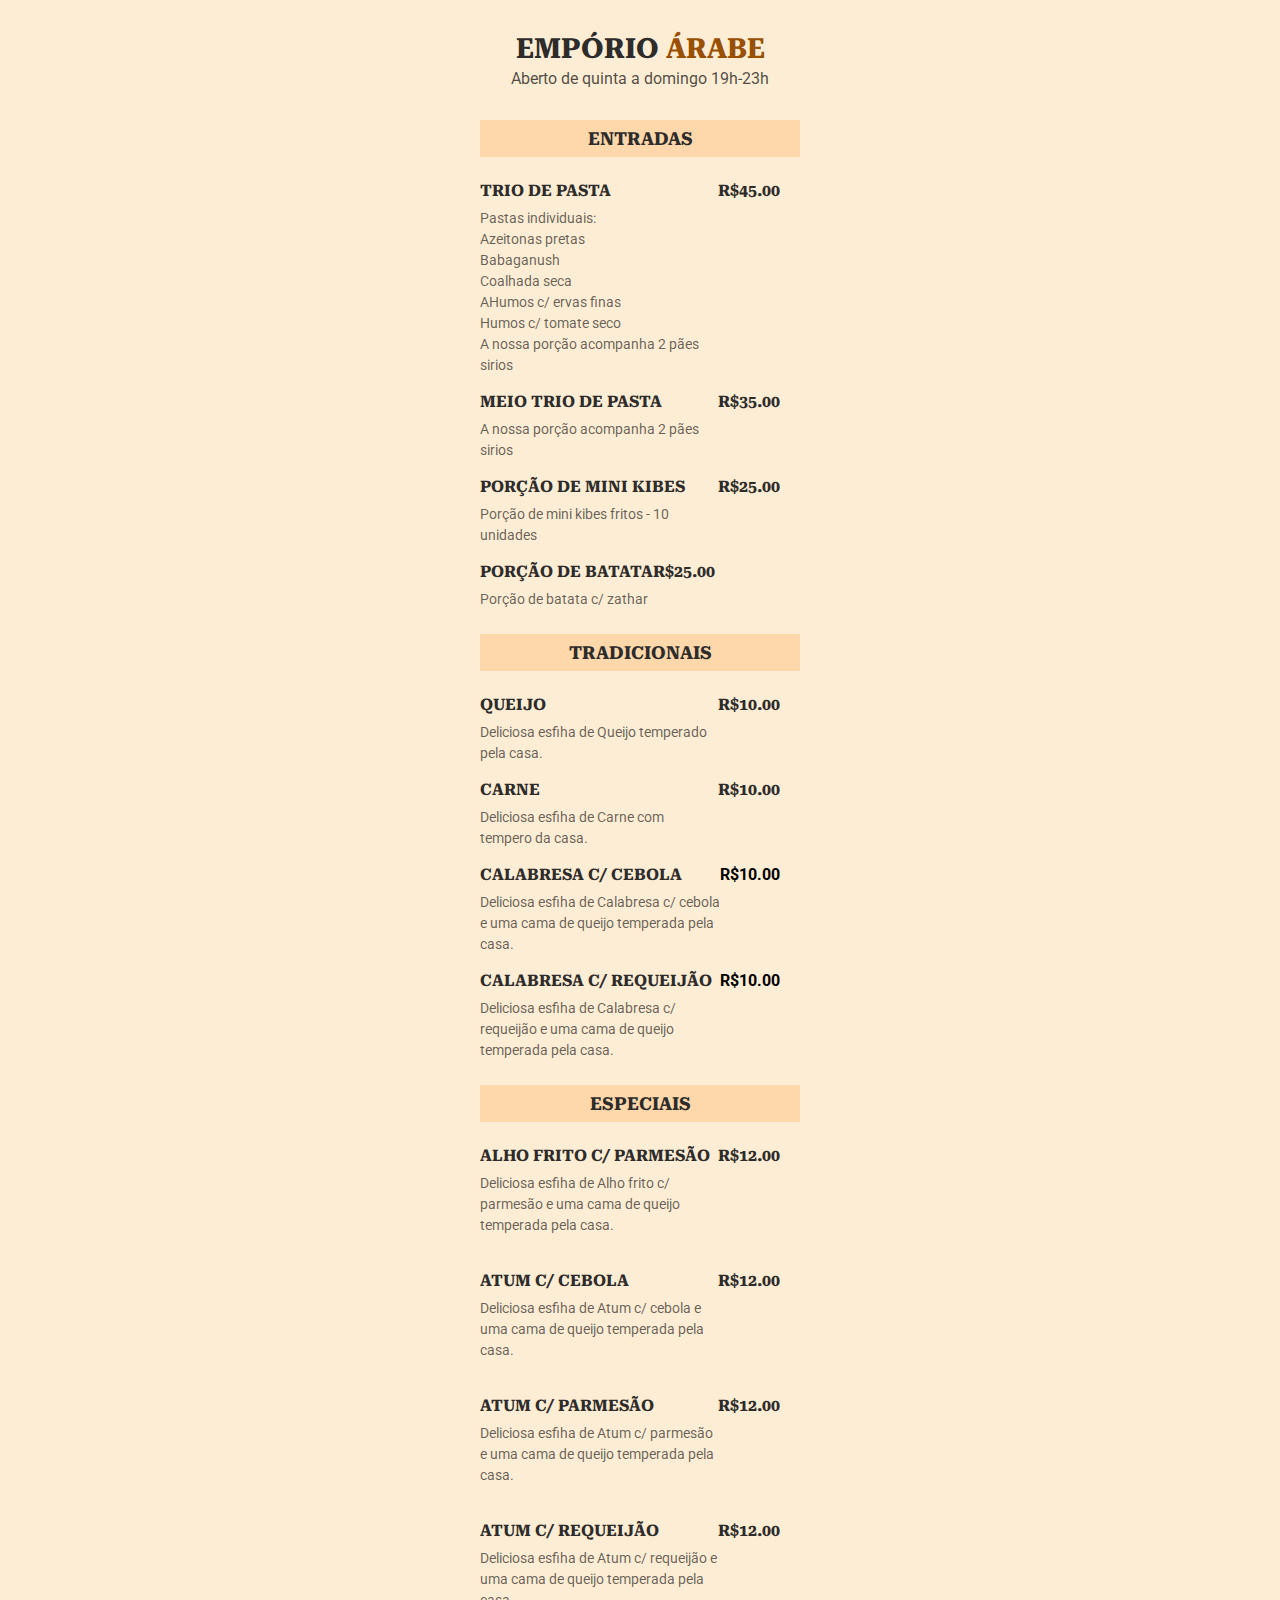
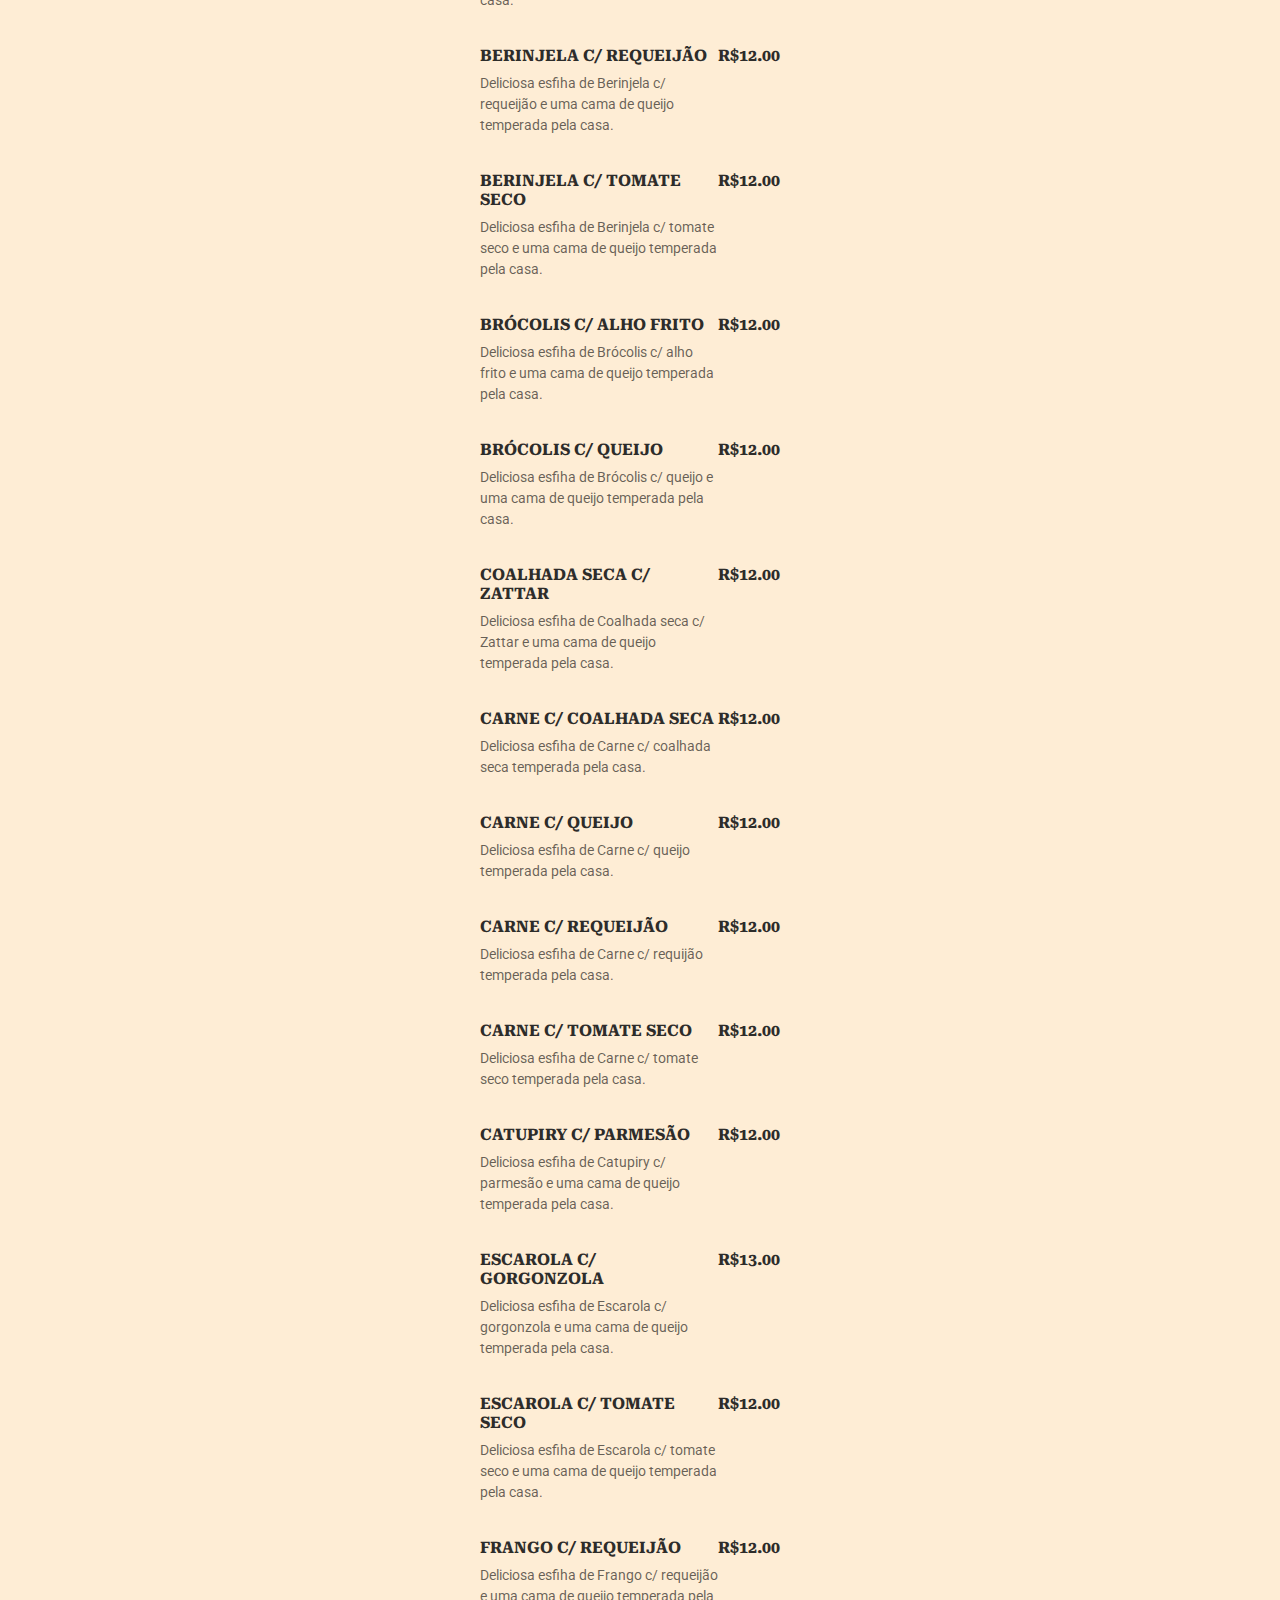
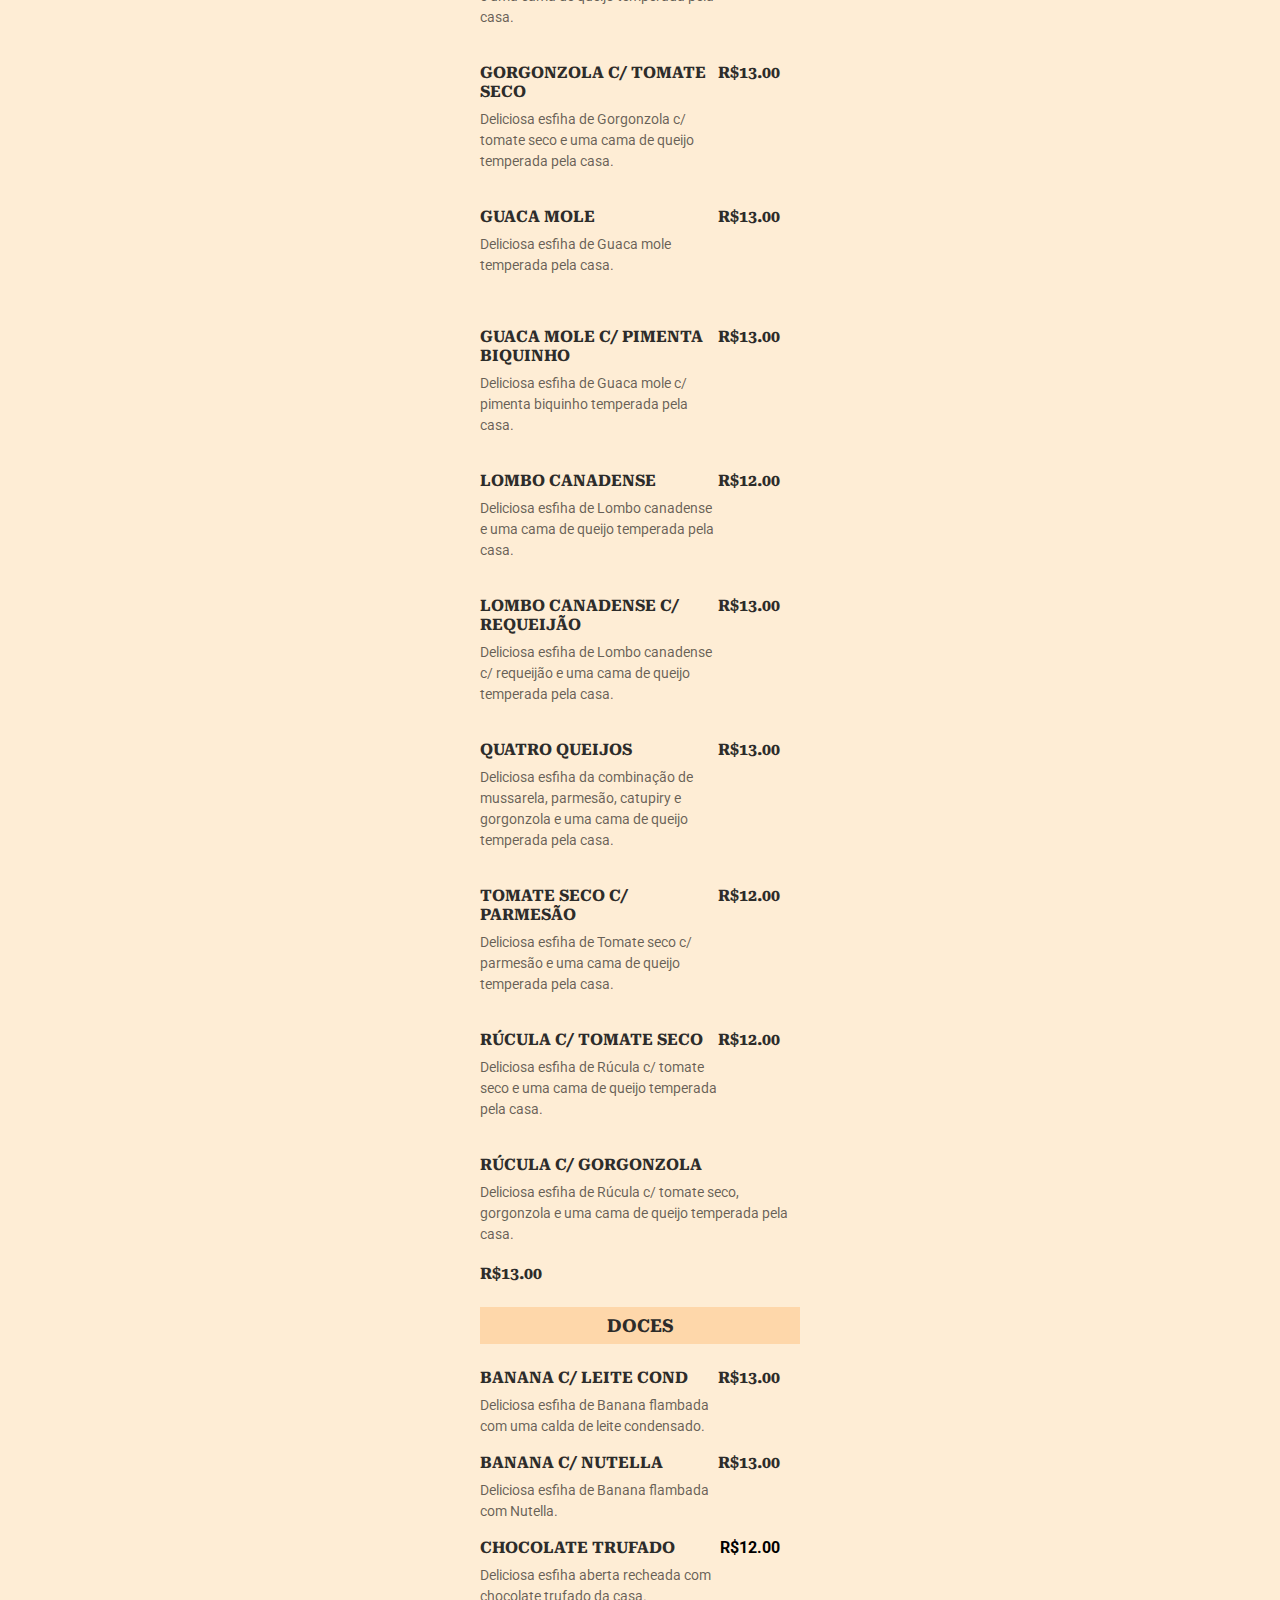
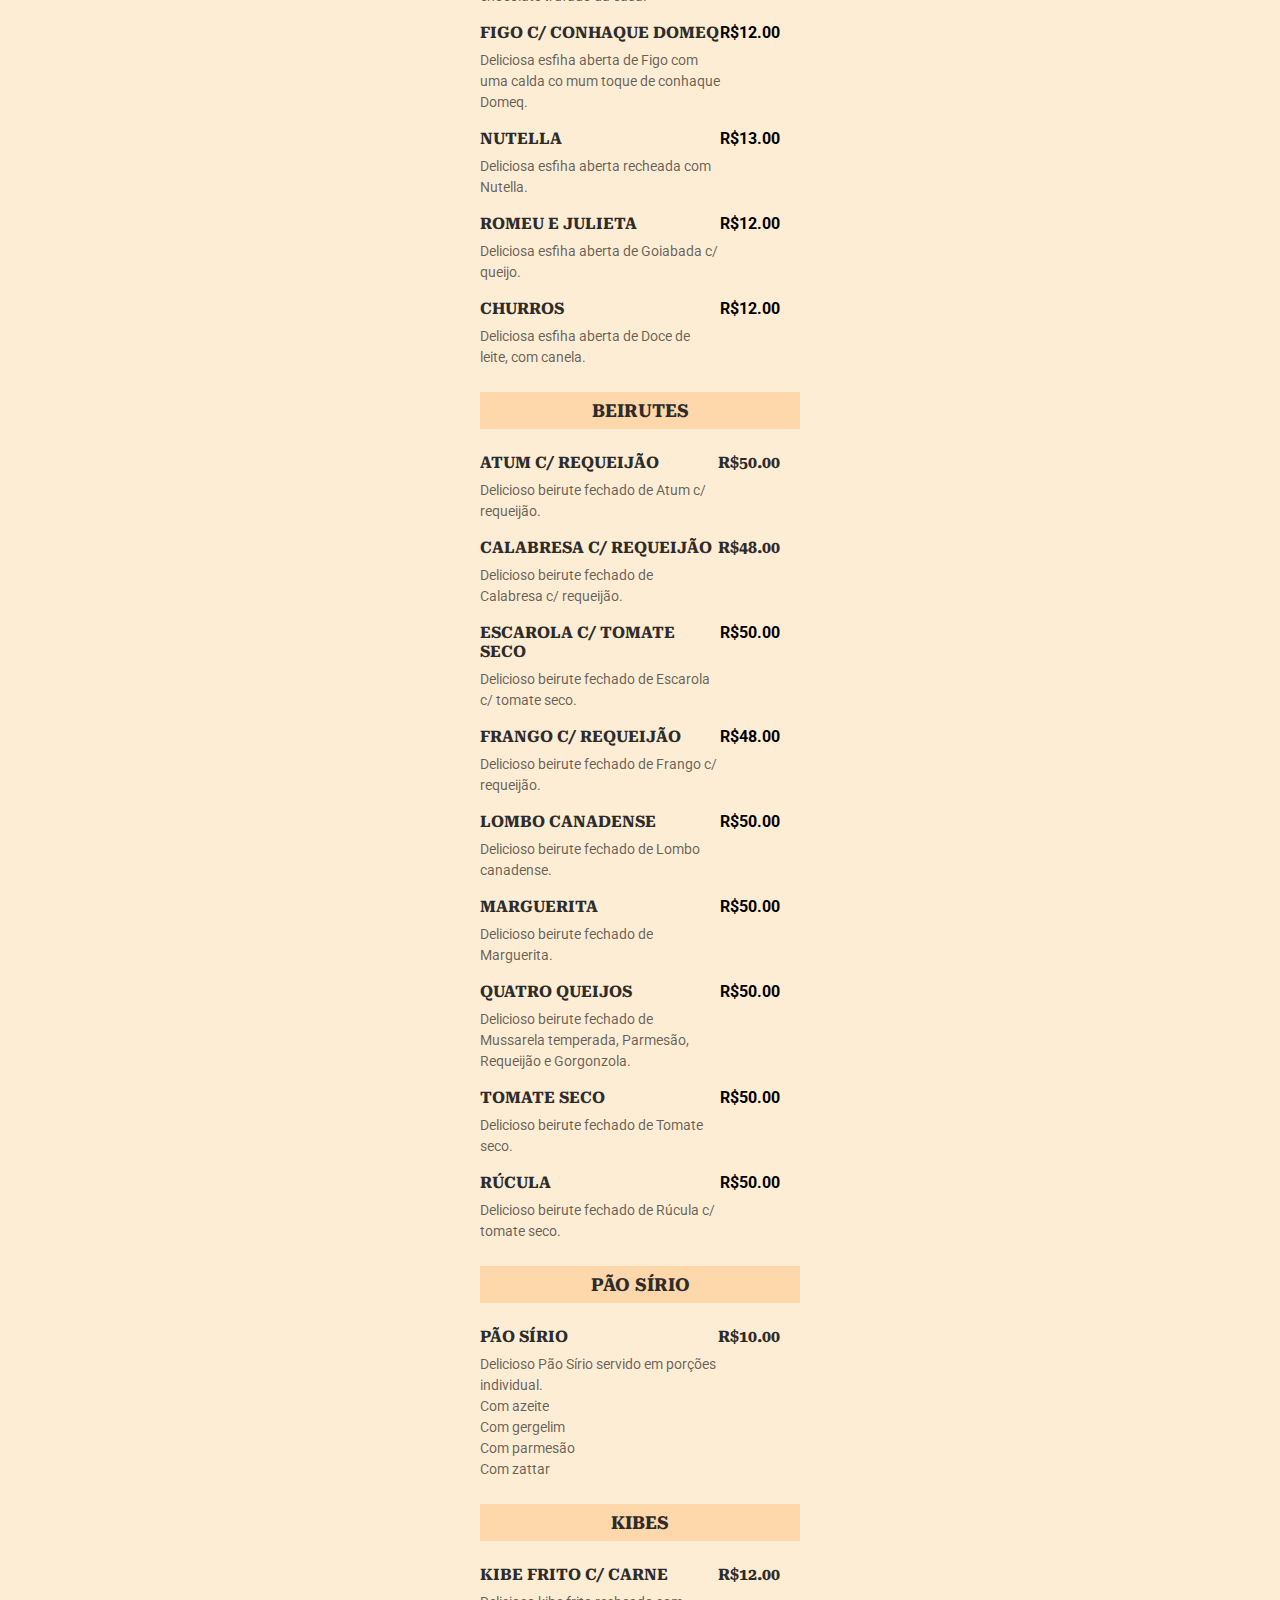
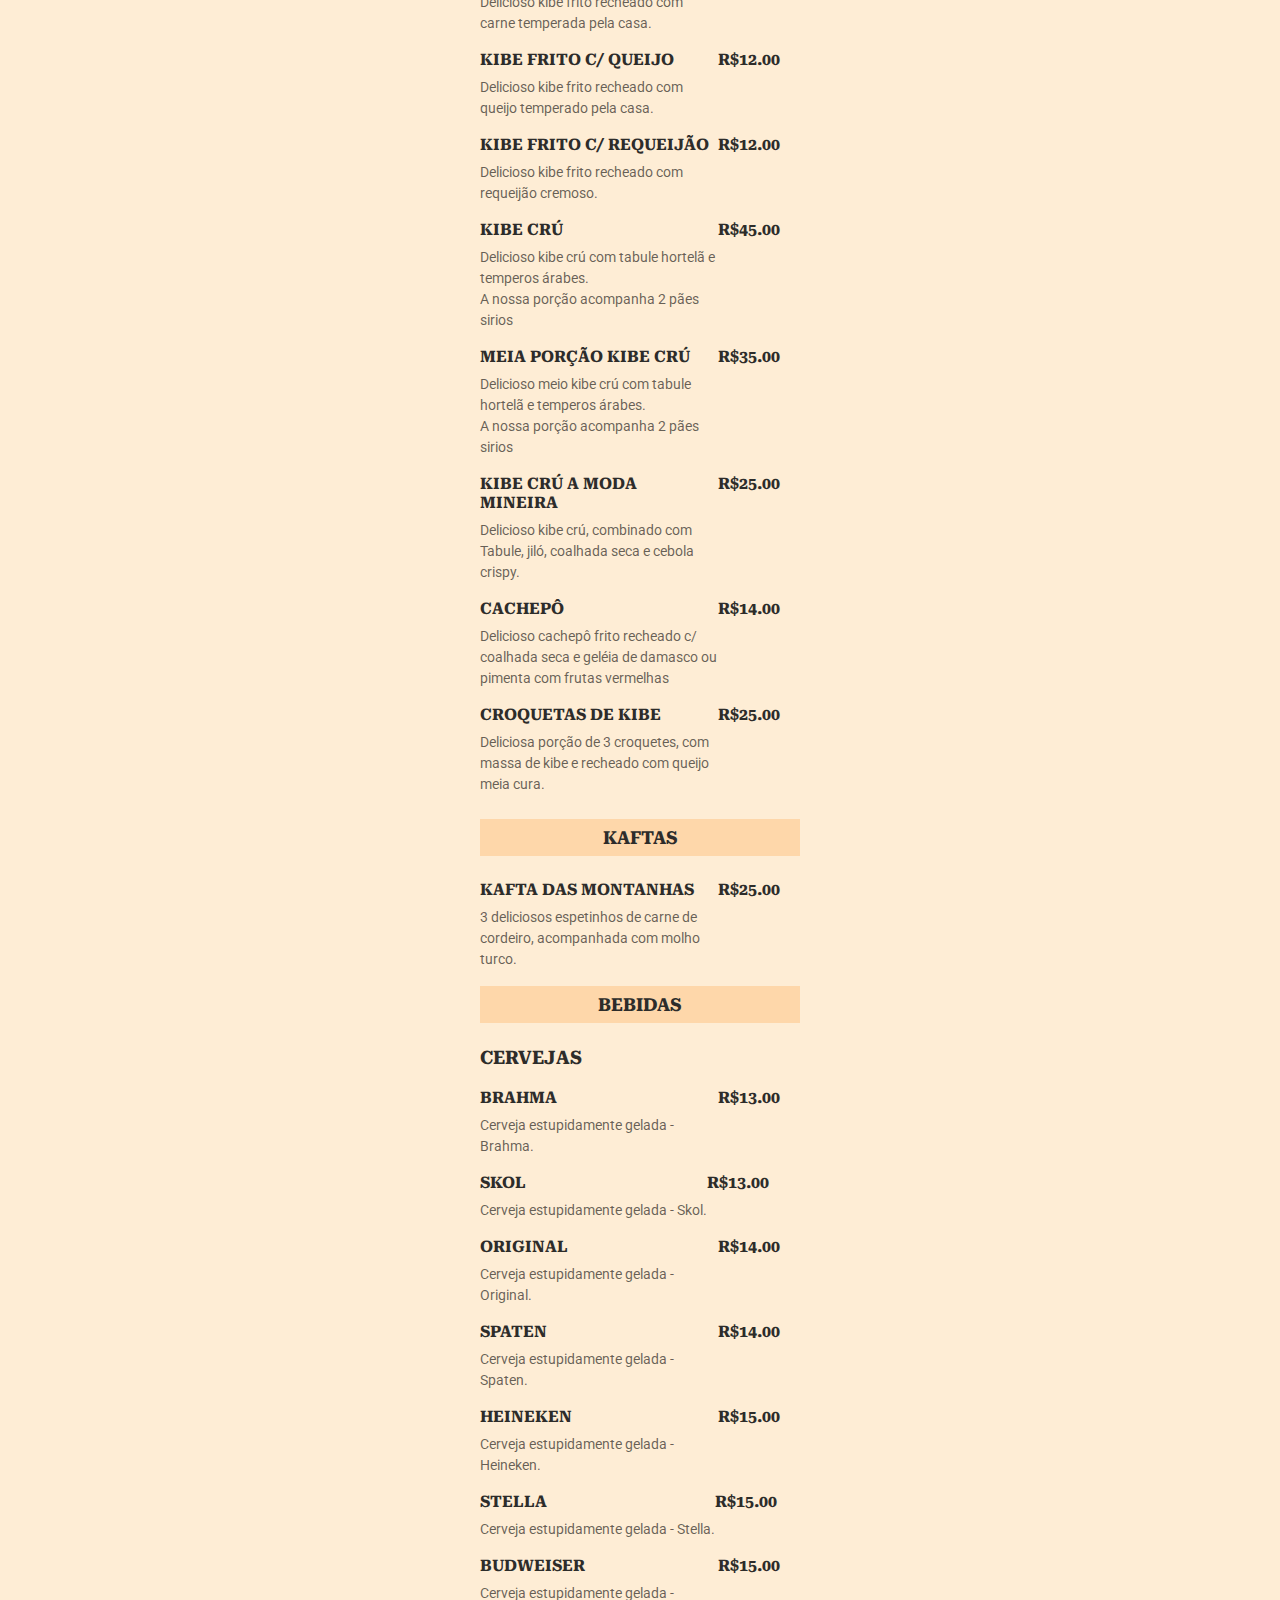
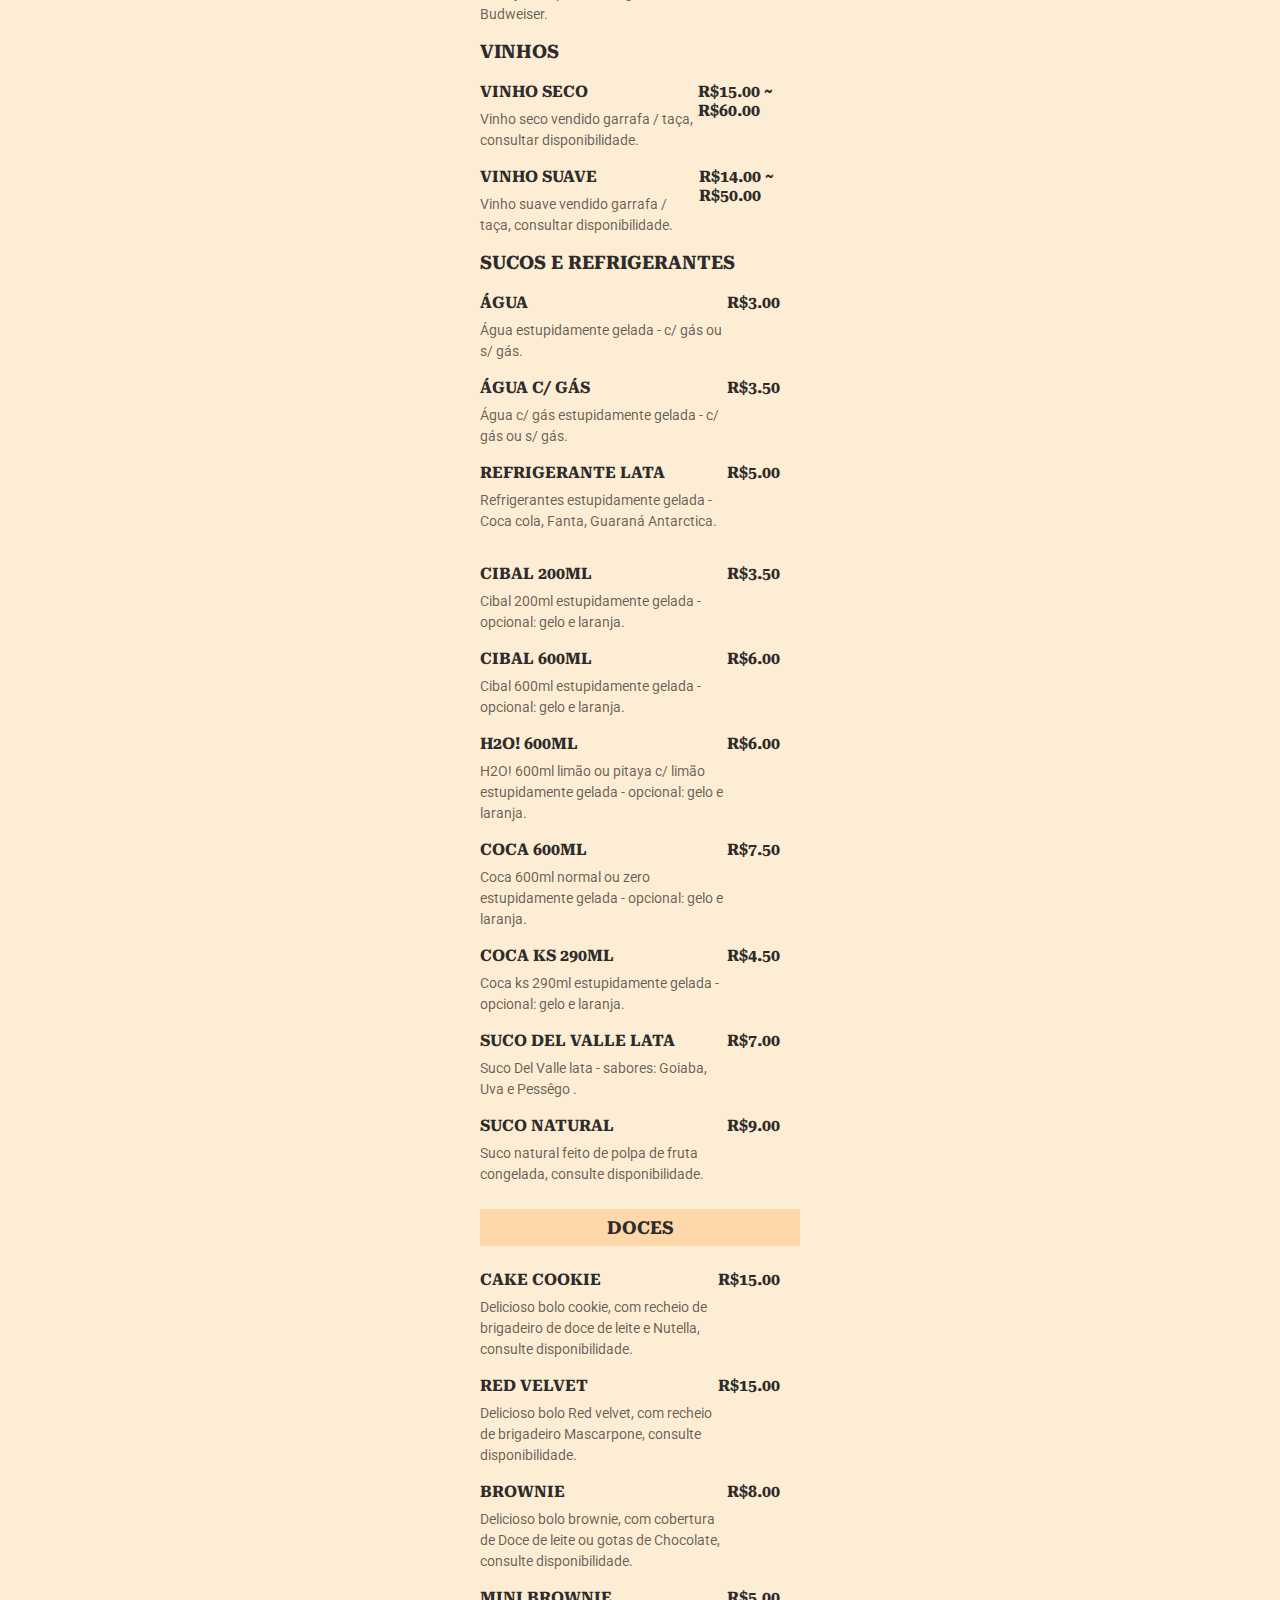
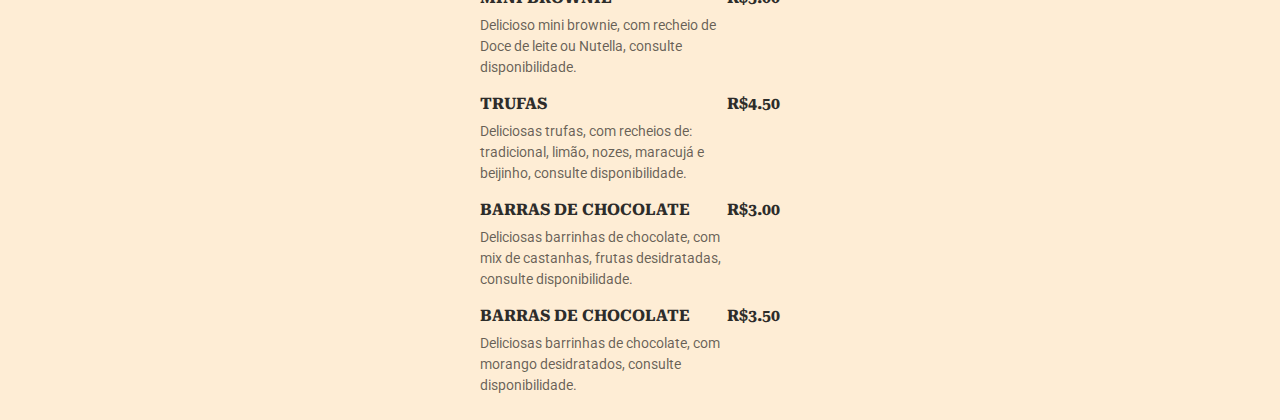
==== commit 7473e5b4: "Update index.html" ====
--- a/index.html
+++ b/index.html
@@ -31,7 +31,7 @@
             <p class="description"> A nossa porção acompanha 2 pães sirios</p>
           </div>
           <strong class="price">
-            R$40.00
+            R$45.00
           </strong>
         </li>
 
@@ -51,7 +51,7 @@
             <p class="description"> Porção de mini kibes fritos - 10 unidades</p>
           </div>
           <strong class="price">
-            R$20.00
+            R$25.00
           </strong>
         </li>
 
@@ -79,7 +79,7 @@
             </p> 
           </div>
           <strong class="price">
-            R$9.00
+            R$10.00
           </strong>
         </li>
 
@@ -91,7 +91,7 @@
             </p> 
           </div>
           <strong class="price">
-            R$9.00
+            R$10.00
           </strong>
         </li>
 
@@ -103,7 +103,7 @@
             </p> 
           </div>
           <strong>
-            R$9.00
+            R$10.00
           </strong>
         </li>
 
@@ -115,7 +115,7 @@
             </p> 
           </div>
           <strong>
-            R$9.00
+            R$10.00
           </strong>
         </li>
       </ul>
@@ -133,7 +133,7 @@
           </br> 
           </div>
           <strong class="price">
-            R$10.00
+            R$12.00
           </strong>
         </li>
 
@@ -146,7 +146,7 @@
           </br> 
           </div>
           <strong class="price">
-            R$10.00
+            R$12.00
           </strong>
         </li>
 
@@ -159,7 +159,7 @@
           </br> 
           </div>
           <strong class="price">
-            R$10.00
+            R$12.00
           </strong>
         </li>
 
@@ -172,7 +172,7 @@
           </br>
           </div>
           <strong class="price">
-            R$10.00
+            R$12.00
           </strong>
         </li>
 
@@ -185,7 +185,7 @@
           </br> 
           </div>
           <strong class="price">
-            R$10.00
+            R$12.00
           </strong>
         </li>
 
@@ -198,7 +198,7 @@
           </br> 
           </div>
           <strong class="price">
-            R$10.00
+            R$12.00
           </strong>
         </li>
 
@@ -211,7 +211,7 @@
           </br>
           </div>
           <strong class="price">
-            R$10.00
+            R$12.00
           </strong>
         </li>
 
@@ -224,7 +224,7 @@
           </br> 
           </div>
           <strong class="price">
-            R$10.00
+            R$12.00
           </strong>
         </li>
 
@@ -237,7 +237,7 @@
           </br> 
           </div>
           <strong class="price">
-            R$10.00
+            R$12.00
           </strong>
         </li>
 
@@ -250,7 +250,7 @@
           </br> 
           </div>
           <strong class="price">
-            R$10.00
+            R$12.00
           </strong>
         </li>
 
@@ -263,7 +263,7 @@
           </br>
           </div>
           <strong class="price">
-            R$10.00
+            R$12.00
           </strong>
         </li>
 
@@ -276,7 +276,7 @@
           </br>
           </div>
           <strong class="price">
-            R$10.00
+            R$12.00
           </strong>
         </li>
 
@@ -289,7 +289,7 @@
           </br> 
           </div>
           <strong class="price">
-            R$10.00
+            R$12.00
           </strong>
         </li>
 
@@ -302,7 +302,7 @@
           </br> 
           </div>
           <strong class="price">
-            R$10.00
+            R$12.00
           </strong>
         </li>
 
@@ -315,7 +315,7 @@
           </br> 
           </div>
           <strong class="price">
-            R$11.00
+            R$13.00
           </strong>
         </li>
 
@@ -328,7 +328,7 @@
           </br> 
           </div>
           <strong class="price">
-            R$10.00
+            R$12.00
           </strong>
         </li>
 
@@ -341,7 +341,7 @@
           </br>
           </div>
           <strong class="price">
-            R$10.00
+            R$12.00
           </strong>
         </li>
 
@@ -354,11 +354,11 @@
           </br>
           </div>
           <strong class="price">
-            R$11.00
-          </strong>
-        </li>
-
-        <li>
+            R$13.00
+          </strong>
+        </li>
+
+	<li>
           <div class="details">
             <h3>Guaca mole</h3>
             <p class="description">
@@ -367,9 +367,22 @@
           </br> 
           </div>
           <strong class="price">
-            R$11.00
-          </strong>
-        </li>
+            R$13.00
+          </strong>
+        <li>
+
+	<li>
+          <div class="details">
+            <h3>Guaca mole c/ pimenta biquinho</h3>
+            <p class="description">
+              Deliciosa esfiha de Guaca mole c/ pimenta biquinho temperada pela casa.
+            </br></p>
+          </br> 
+          </div>
+          <strong class="price">
+            R$13.00
+          </strong>
+	</li>
 
         <li>
           <div class="details">
@@ -380,9 +393,22 @@
           </br> 
           </div>
           <strong class="price">
-            R$11.00
-          </strong>
-        </li>
+            R$12.00
+          </strong>
+        </li>
+
+	<li>
+          <div class="details">
+            <h3>Lombo canadense c/ requeijão</h3>
+            <p class="description">
+              Deliciosa esfiha de Lombo canadense c/ requeijão e uma cama de queijo temperada pela casa.
+            </br></p>
+          </br> 
+          </div>
+          <strong class="price">
+            R$13.00
+          </strong>
+	</li>
 
         <li>
           <div class="details">
@@ -393,7 +419,7 @@
           </br>
           </div>
           <strong class="price">
-            R$10.00
+            R$13.00
           </strong>
         </li>
 
@@ -406,11 +432,11 @@
           </br>
           </div>
           <strong class="price">
-            R$10.00
+            R$12.00
           </strong>
         </li>
         
-				<li>
+	<li>
           <div class="details">
             <h3>Rúcula c/ tomate seco </h3>
             <p class="description">
@@ -419,7 +445,7 @@
           </br>
           </div>
           <strong class="price">
-            R$10.00
+            R$12.00
           </strong>
       </li>
 
@@ -431,7 +457,7 @@
           </br>
           </div>
           <strong class="price">
-            R$11.00
+            R$13.00
           </strong>
       </li>
       </ul>
@@ -448,7 +474,7 @@
             </p> 
           </div>
           <strong class="price">
-            R$10.00
+            R$13.00
           </strong>
         </li>
 
@@ -460,7 +486,7 @@
             </p> 
           </div>
           <strong class="price">
-            R$12.00
+            R$13.00
           </strong>
         </li>
 
@@ -472,7 +498,7 @@
             </p> 
           </div>
           <strong>
-            R$10.00
+            R$12.00
           </strong>
         </li>
 
@@ -484,7 +510,7 @@
             </p> 
           </div>
           <strong>
-            R$10.00
+            R$12.00
           </strong>
         </li>
 
@@ -496,7 +522,7 @@
             </p> 
           </div>
           <strong>
-            R$12.00
+            R$13.00
           </strong>
         </li>
 
@@ -508,7 +534,7 @@
             </p> 
           </div>
           <strong>
-            R$10.00
+            R$12.00
           </strong>
         </li>
 
@@ -537,55 +563,55 @@
             </p> 
           </div>
           <strong class="price">
+            R$50.00
+          </strong>
+        </li>
+
+        <li>
+          <div class="details">
+            <h3>Calabresa c/ requeijão</h3>
+            <p class="description">
+              Delicioso beirute fechado de Calabresa c/ requeijão.
+            </p> 
+          </div>
+          <strong class="price">
             R$48.00
           </strong>
         </li>
 
         <li>
           <div class="details">
-            <h3>Calabresa c/ requeijão</h3>
-            <p class="description">
-              Delicioso beirute fechado de Calabresa c/ requeijão.
-            </p> 
-          </div>
-          <strong class="price">
-            R$46.00
-          </strong>
-        </li>
-
-        <li>
-          <div class="details">
             <h3>Escarola c/ tomate seco</h3>
             <p class="description">
               Delicioso beirute fechado de Escarola c/ tomate seco.
             </p> 
           </div>
           <strong>
+            R$50.00
+          </strong>
+        </li>
+
+        <li>
+          <div class="details">
+            <h3>Frango c/ requeijão</h3>
+            <p class="description">
+              Delicioso beirute fechado de Frango c/ requeijão.
+            </p> 
+          </div>
+          <strong>
             R$48.00
           </strong>
         </li>
 
         <li>
           <div class="details">
-            <h3>Frango c/ requeijão</h3>
-            <p class="description">
-              Delicioso beirute fechado de Frango c/ requeijão.
-            </p> 
-          </div>
-          <strong>
-            R$46.00
-          </strong>
-        </li>
-
-        <li>
-          <div class="details">
             <h3>Lombo canadense</h3>
             <p class="description">
               Delicioso beirute fechado de Lombo canadense.
             </p> 
           </div>
           <strong>
-            R$48.00
+            R$50.00
           </strong>
         </li>
 
@@ -597,7 +623,7 @@
             </p> 
           </div>
           <strong>
-            R$48.00
+            R$50.00
           </strong>
         </li>
 
@@ -609,7 +635,7 @@
             </p> 
           </div>
           <strong>
-            R$48.00
+            R$50.00
           </strong>
         </li>
 
@@ -621,7 +647,7 @@
             </p> 
           </div>
           <strong>
-            R$48.00
+            R$50.00
           </strong>
         </li>
 
@@ -633,7 +659,7 @@
             </p> 
           </div>
           <strong>
-            R$49.00
+            R$50.00
           </strong>
         </li>
       </ul>
@@ -671,7 +697,7 @@
             </p> 
           </div>
           <strong class="price">
-            R$10.00
+            R$12.00
           </strong>
         </li>
 
@@ -683,7 +709,7 @@
             </p> 
           </div>
           <strong class="price">
-            R$10.00
+            R$12.00
           </strong>
         </li>
 
@@ -695,7 +721,7 @@
             </p> 
           </div>
           <strong class="price">
-            R$10.00
+            R$12.00
           </strong>
         </li>
 
@@ -708,7 +734,7 @@
             <p class="description"> A nossa porção acompanha 2 pães sirios</p>
           </div>
           <strong class="price">
-            R$40.00
+            R$45.00
           </strong>
         </li>
 
@@ -721,7 +747,7 @@
             <p class="description"> A nossa porção acompanha 2 pães sirios</p>
           </div>
           <strong class="price">
-            R$32.00
+            R$35.00
           </strong>
         </li>
 
@@ -745,11 +771,11 @@
             </p> 
           </div>
           <strong class="price">
-            R$12.00
-          </strong>
-        </li>
-
-				<li>
+            R$14.00
+          </strong>
+        </li>
+
+	<li>
           <div class="details">
             <h3>Croquetas de Kibe</h3>
             <p class="description">
@@ -759,7 +785,7 @@
           <strong class="price">
             R$25.00
           </strong>
-				</li>
+	</li>
       </ul>
     </section>
 
@@ -791,7 +817,7 @@
             </p> 
           </div>
           <strong class="price">
-            R$12.00
+            R$13.00
           </strong>
         </li>
 
@@ -803,7 +829,7 @@
             </p> 
           </div>
           <strong class="price">
-            R$12.00
+            R$13.00
           </strong>
         </li>
 
@@ -906,9 +932,21 @@
             </p> 
           </div>
           <strong class="price">
+            R$3.00
+          </strong>
+        </li>
+
+	<li>
+          <div class="details">
+            <h3>Água c/ gás</h3>
+            <p class="description">
+              Água c/ gás estupidamente gelada - c/ gás ou s/ gás.
+            </p> 
+          </div>
+          <strong class="price">
             R$3.50
           </strong>
-        </li>
+	</li>
 
         <li>
           <div class="details">
@@ -960,6 +998,30 @@
           </strong>
         </li>
 
+	<li>
+          <div class="details">
+            <h3>Coca 600ml</h3>
+            <p class="description">
+              Coca 600ml normal ou zero estupidamente gelada - opcional: gelo e laranja.
+            </p>
+          </div>
+          <strong class="price">
+            R$7.50
+          </strong>
+	</li>
+
+	<li>
+          <div class="details">
+            <h3>Coca ks 290ml</h3>
+            <p class="description">
+              Coca ks 290ml estupidamente gelada - opcional: gelo e laranja.
+            </p>
+          </div>
+          <strong class="price">
+            R$4.50
+          </strong>
+	</li>
+
         <li>
           <div class="details">
             <h3>Suco Del Valle lata</h3>
@@ -968,7 +1030,7 @@
             </p>
           </div>
           <strong class="price">
-            R$5.00
+            R$7.00
           </strong>
         </li>
 
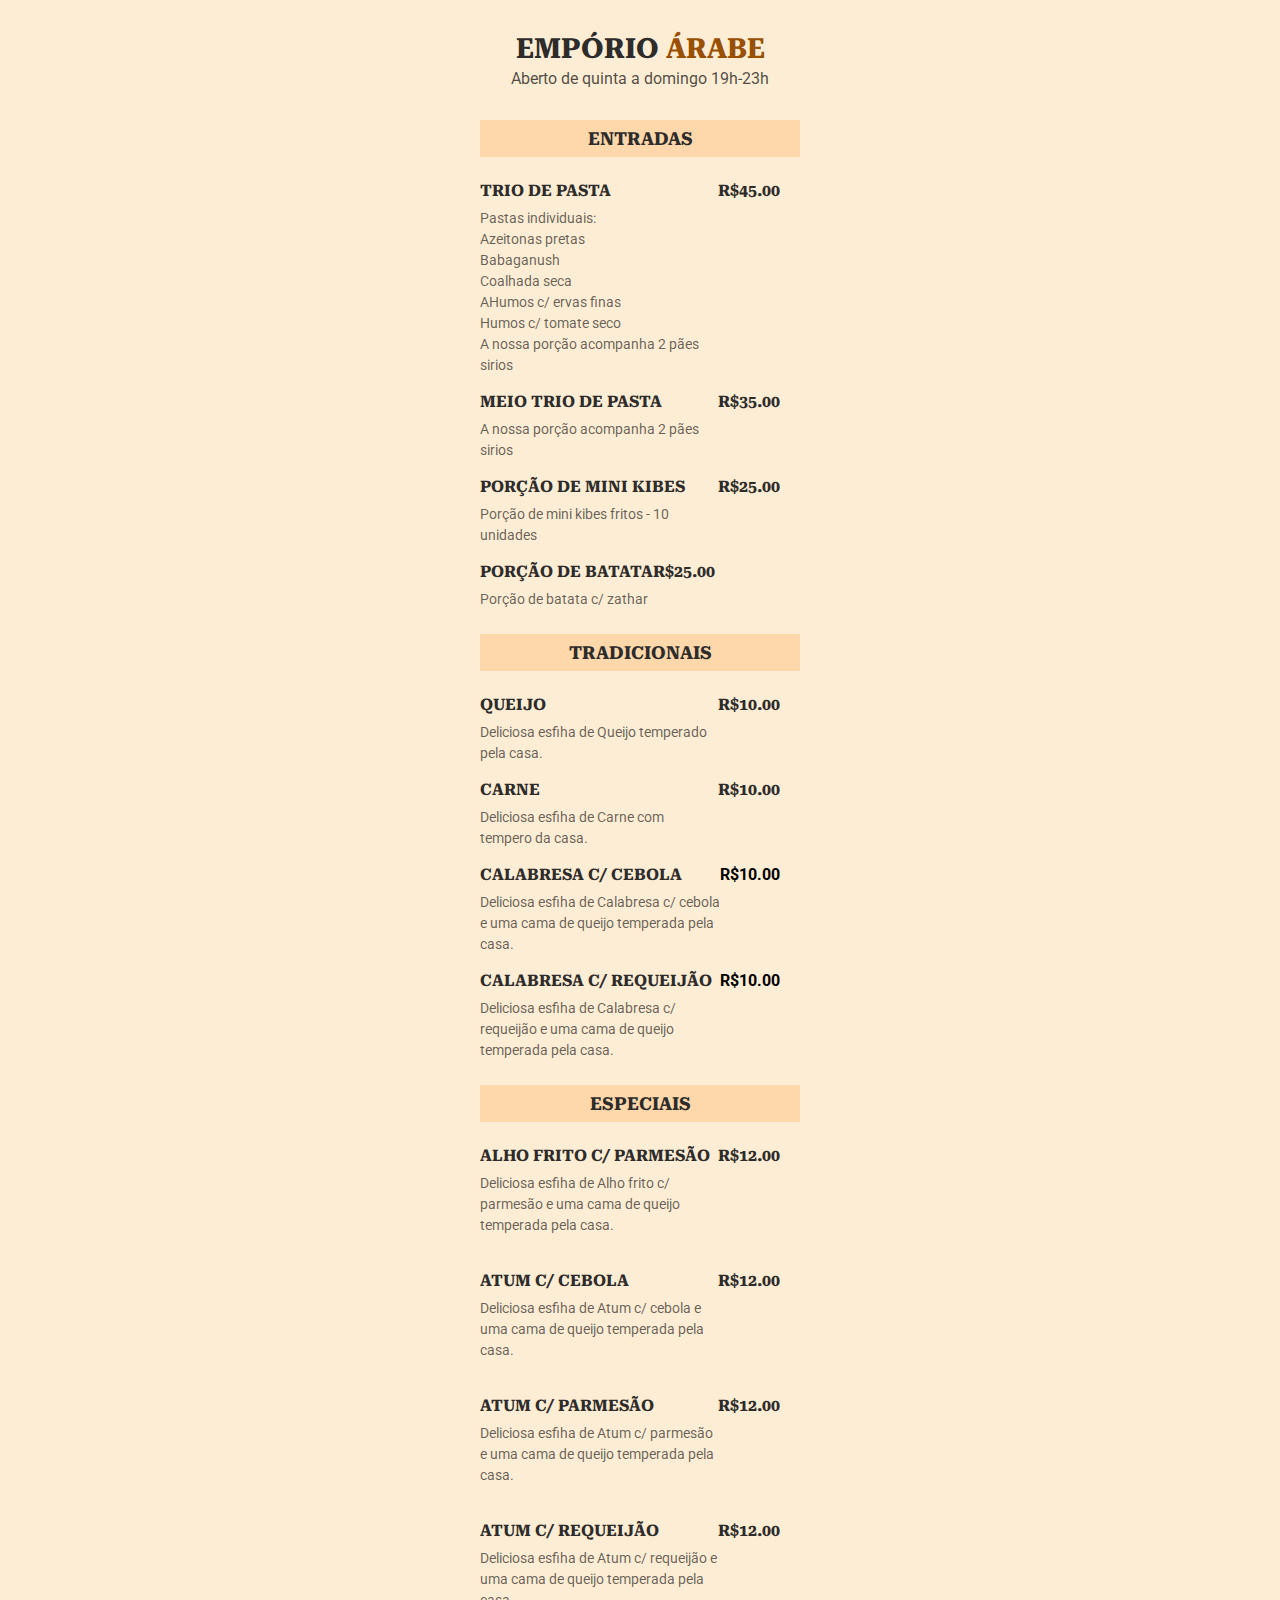
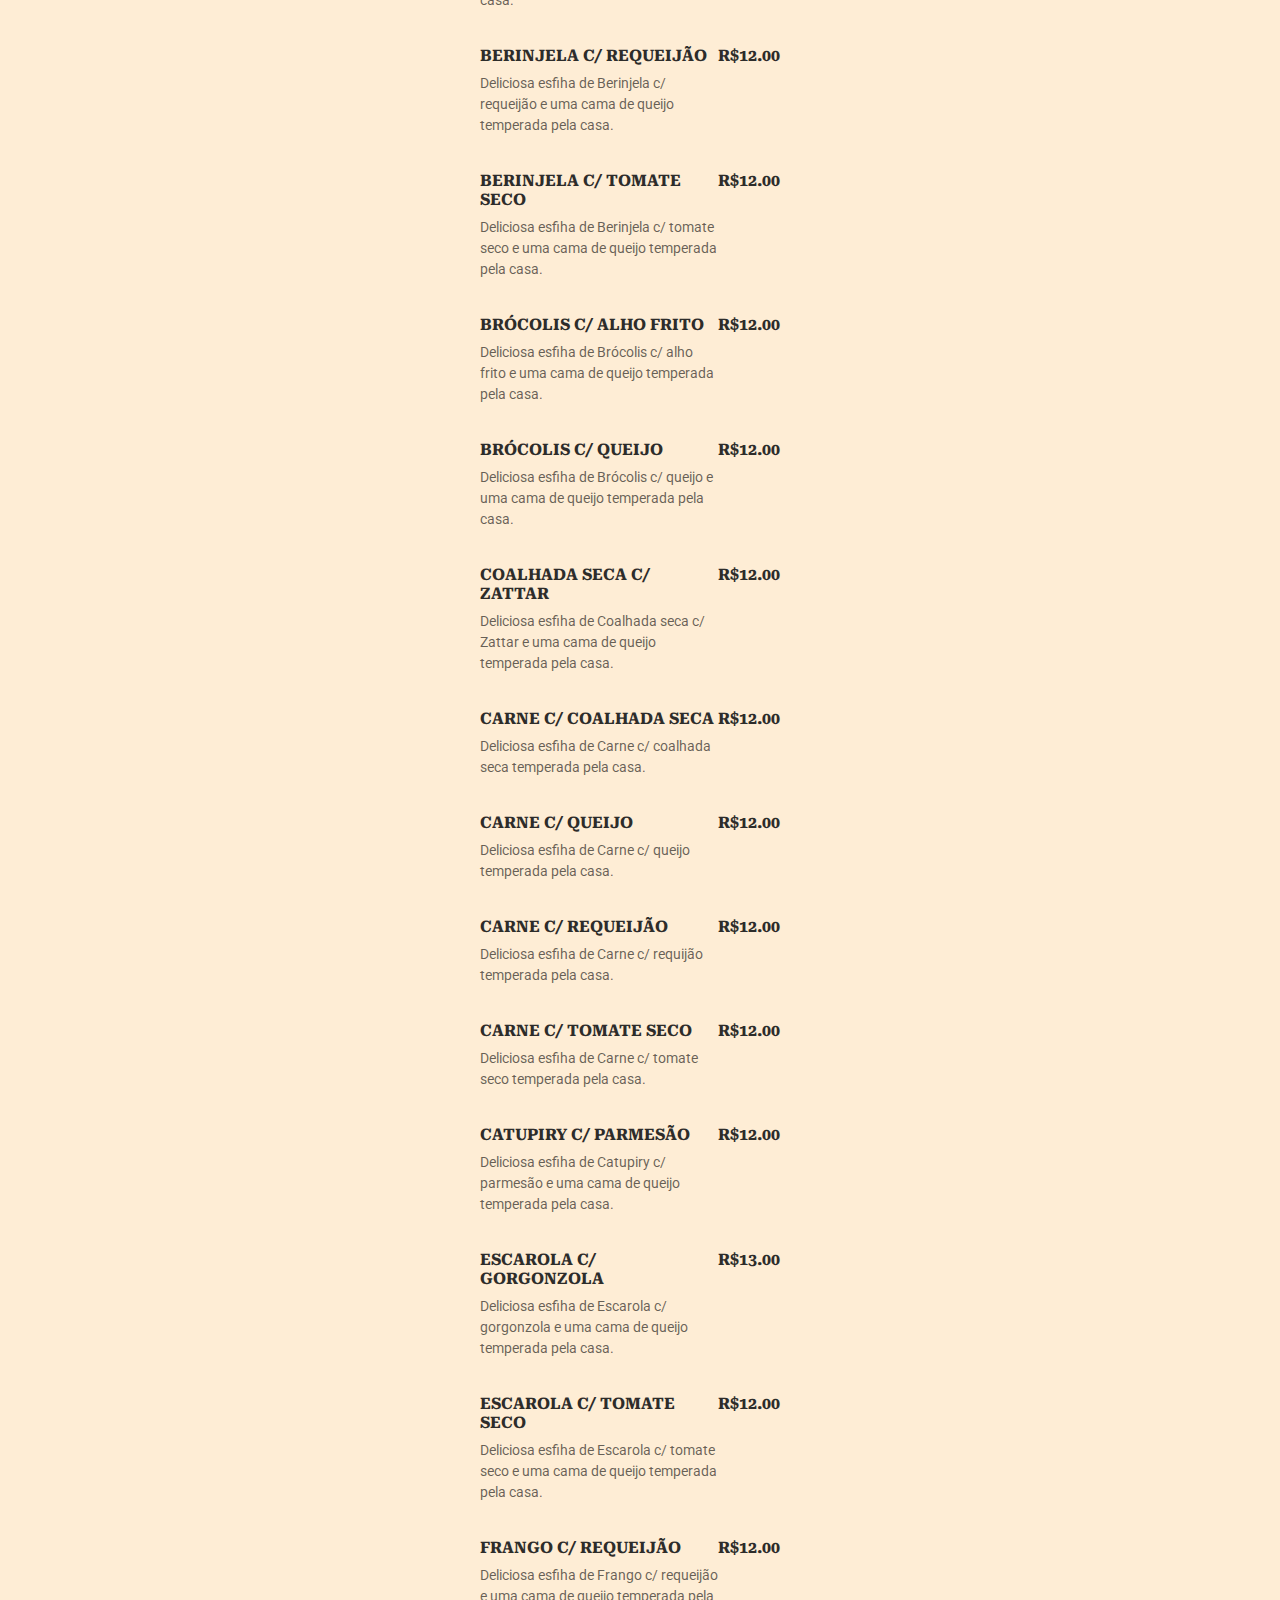
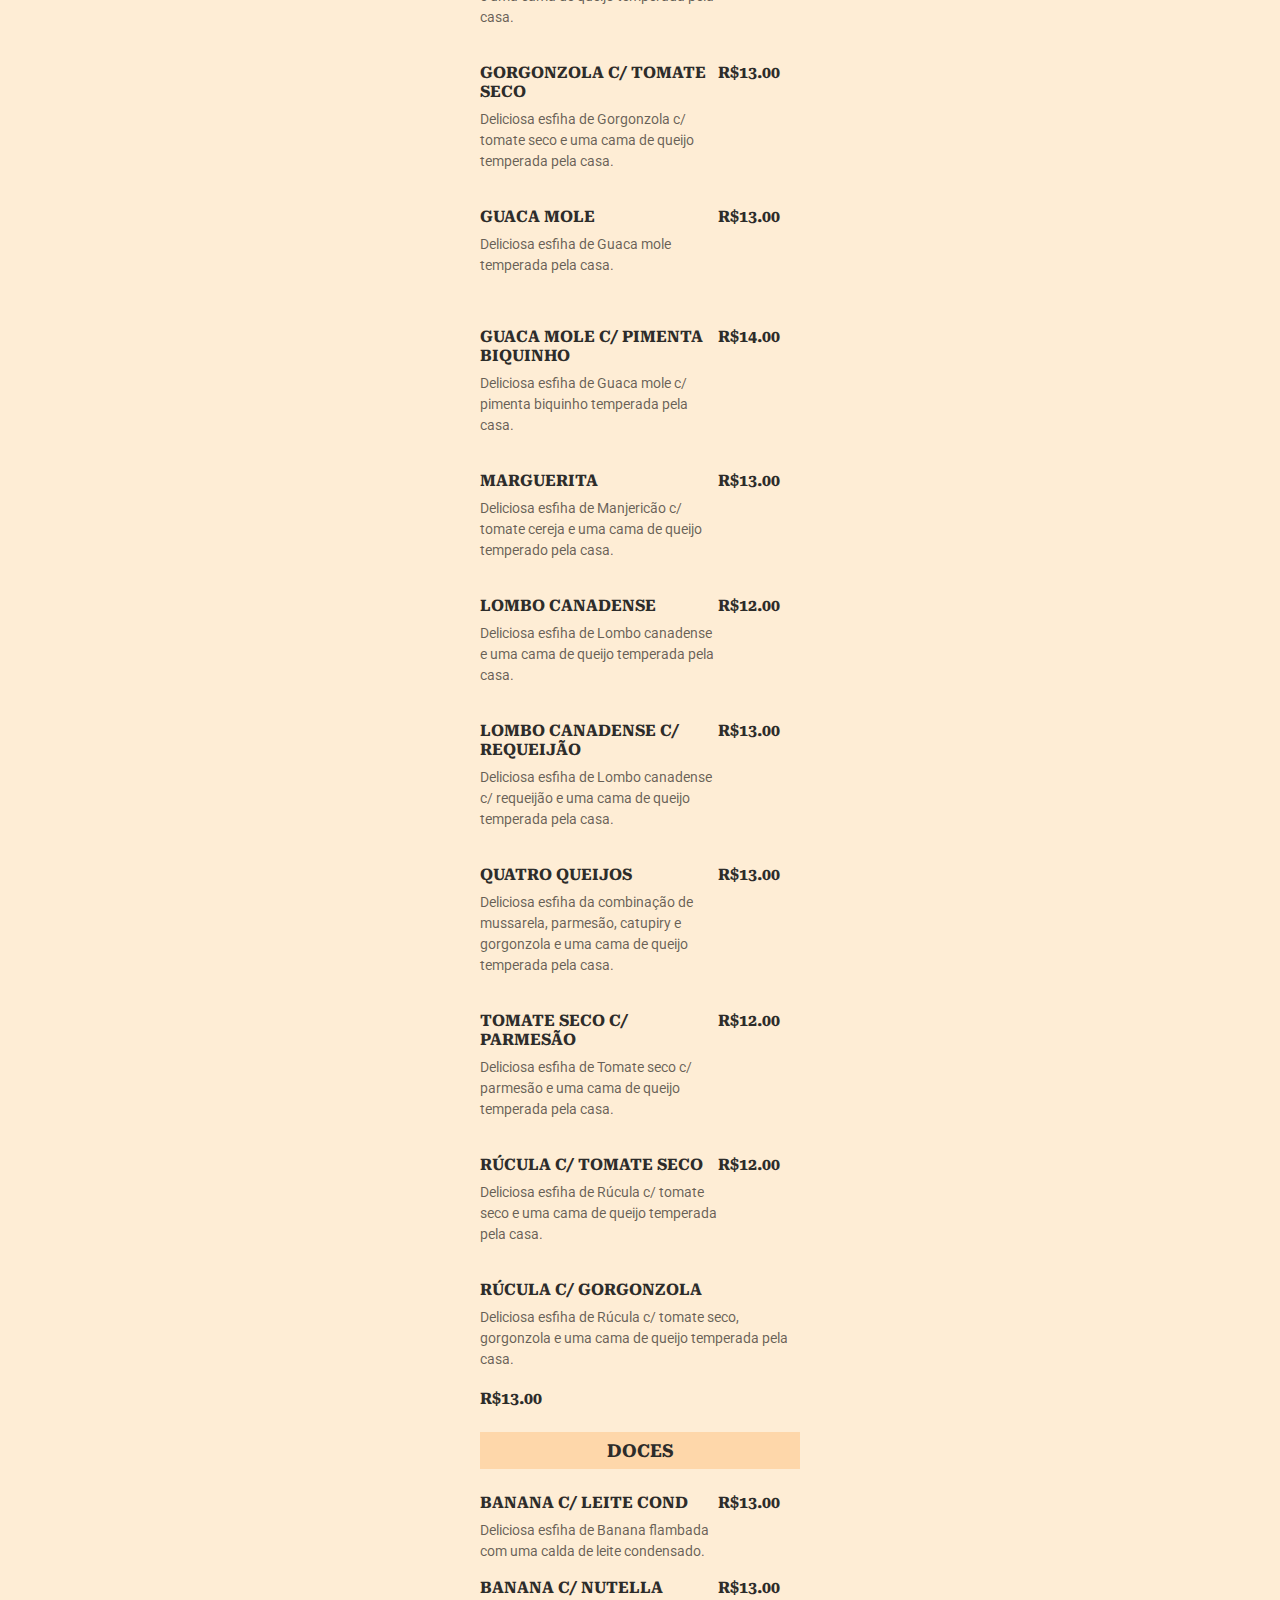
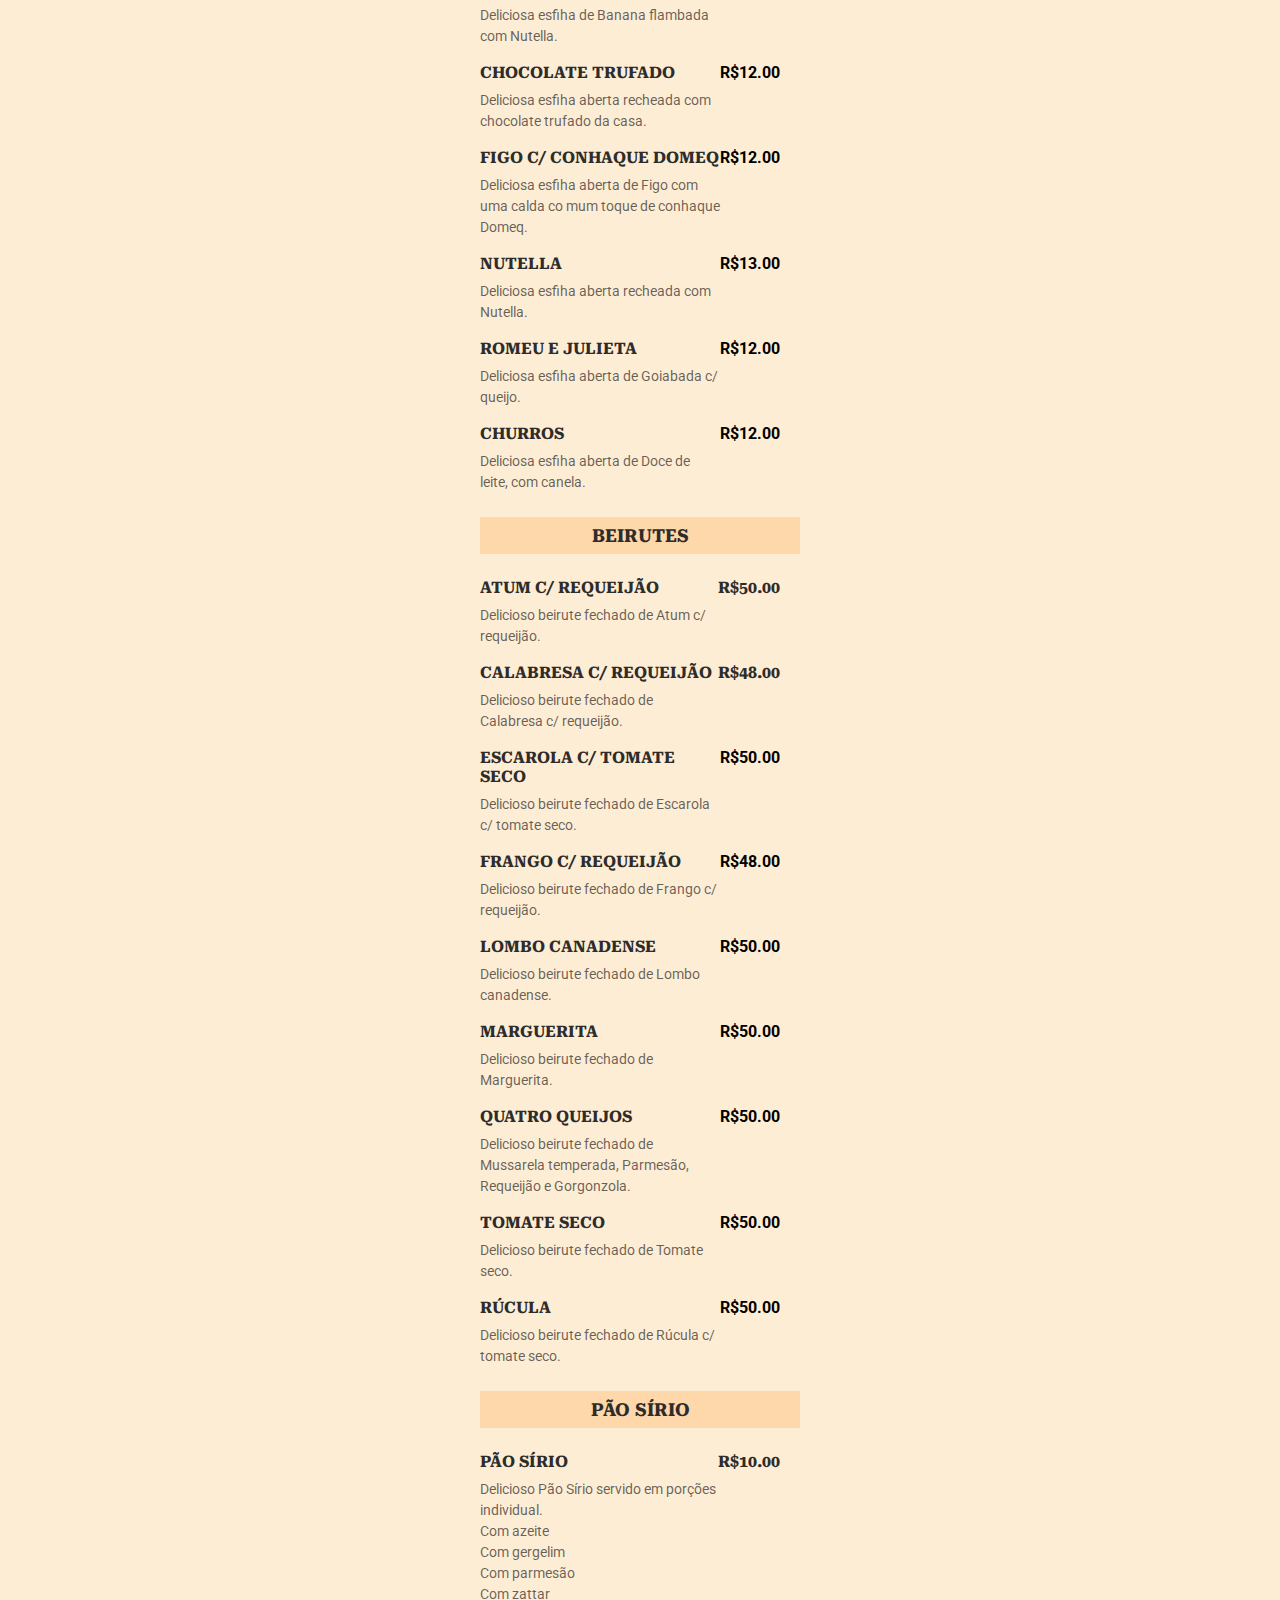
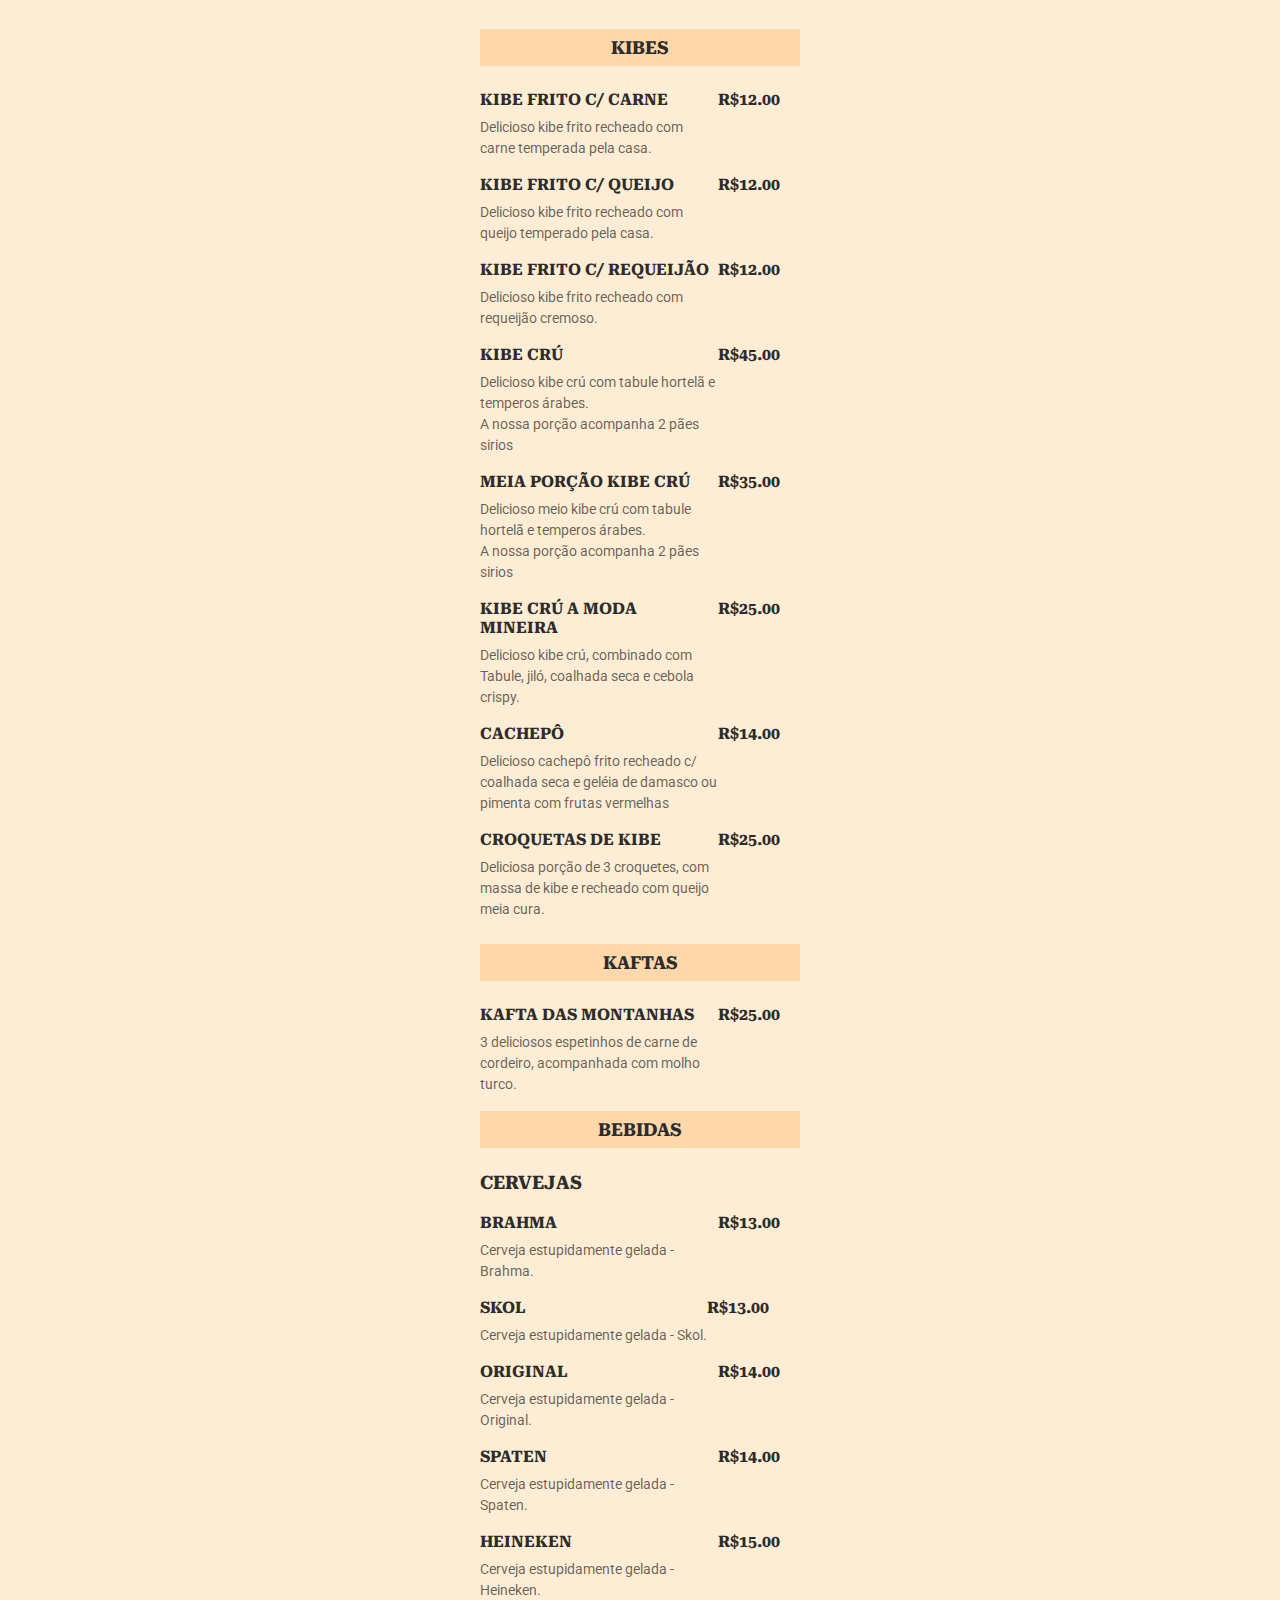
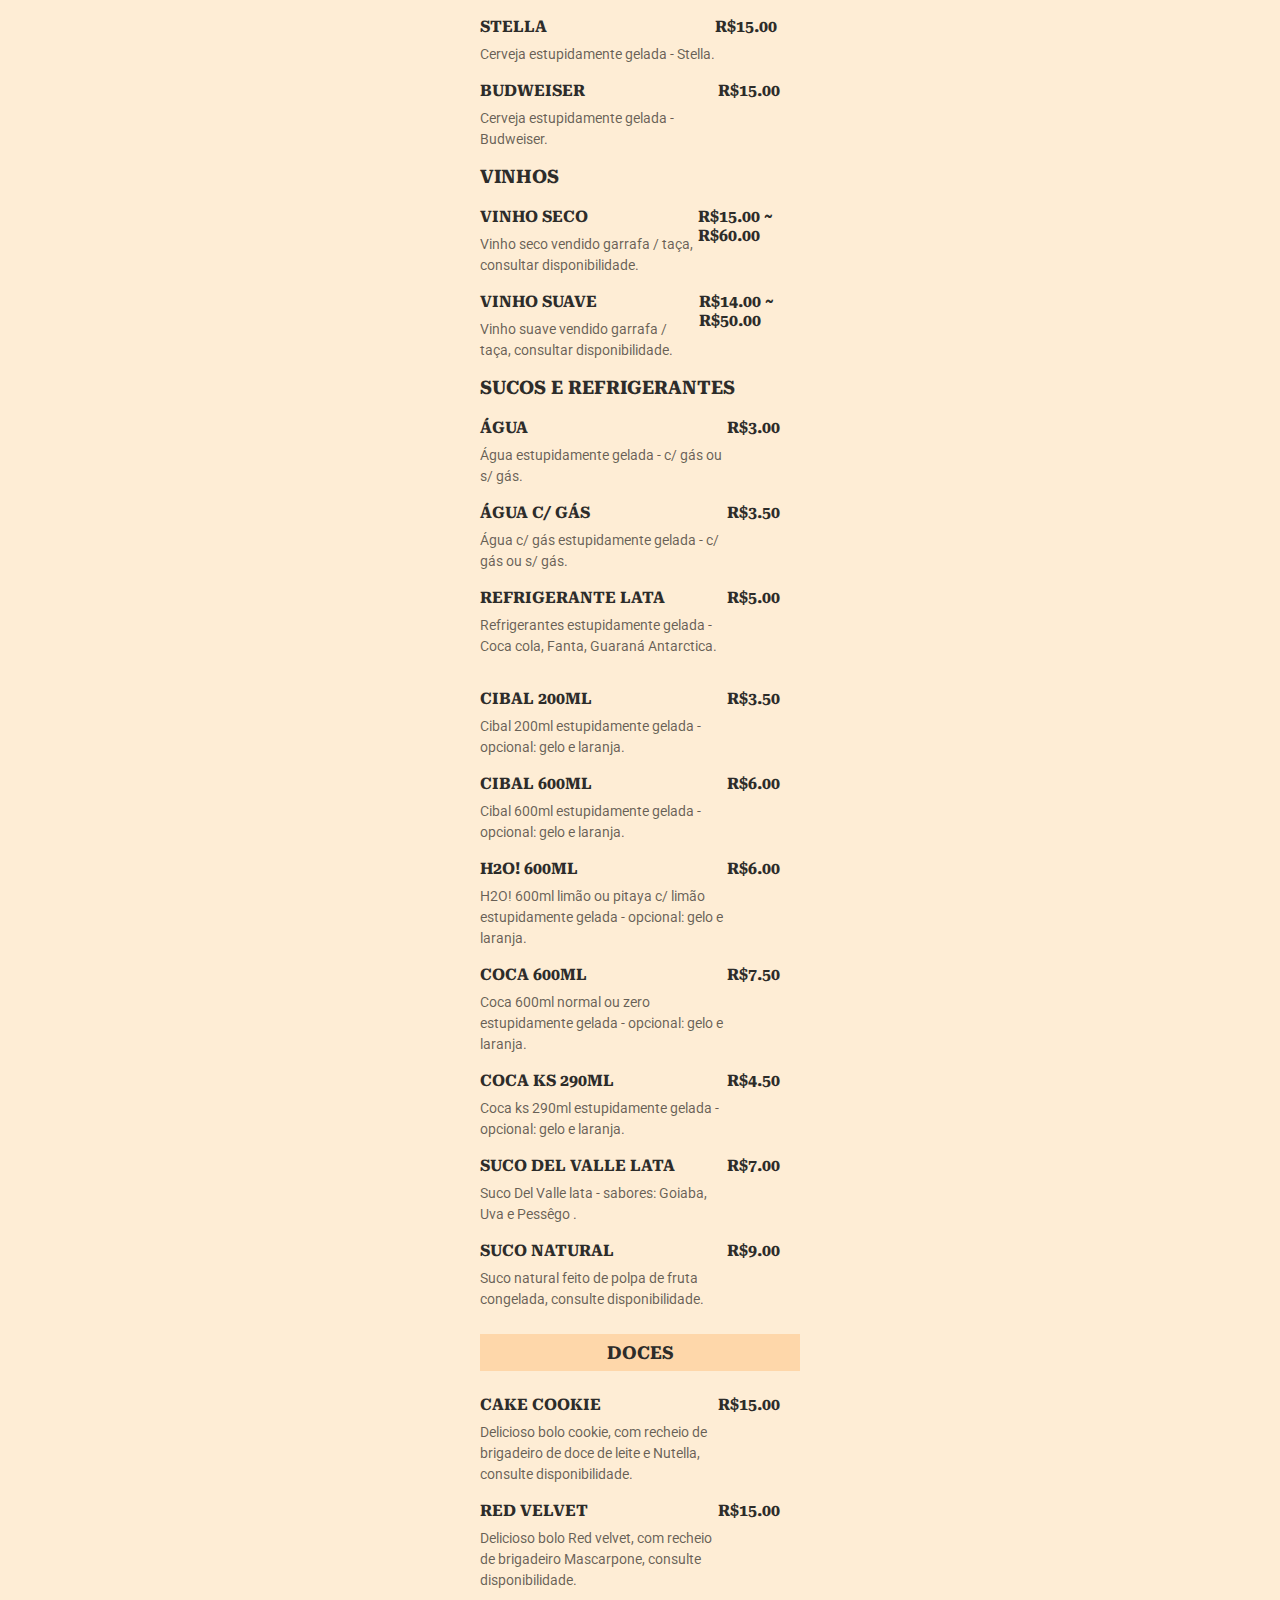
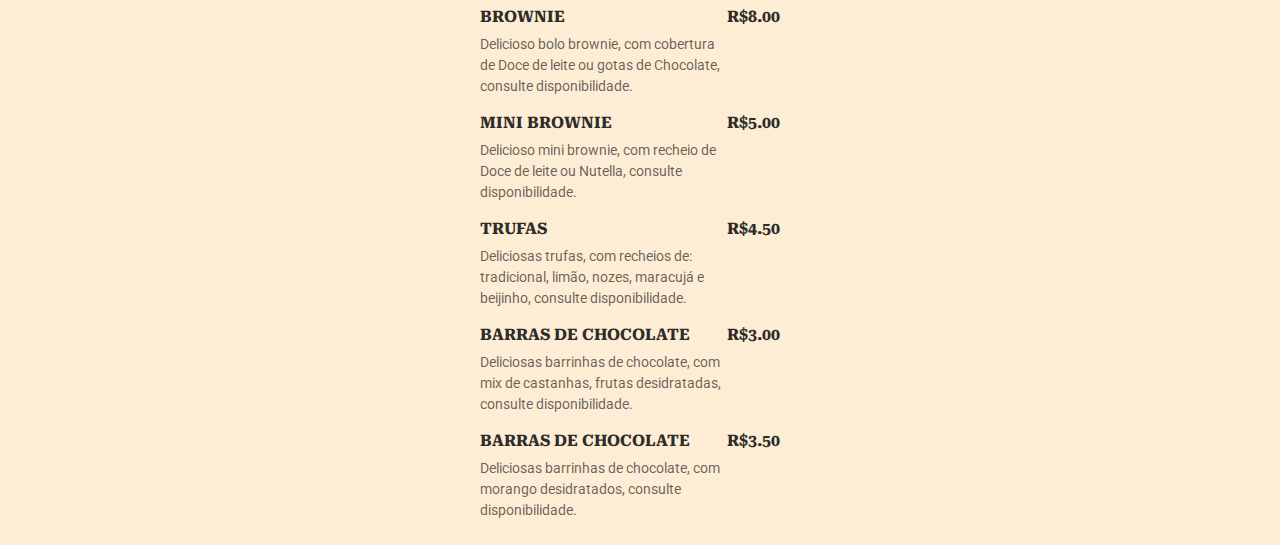
==== commit e07aa356: "Update index.html" ====
--- a/index.html
+++ b/index.html
@@ -380,6 +380,19 @@
           </br> 
           </div>
           <strong class="price">
+            R$14.00
+          </strong>
+	</li>
+
+	<li>
+          <div class="details">
+            <h3>Marguerita</h3>
+            <p class="description">
+              Deliciosa esfiha de Manjericão c/ tomate cereja e uma cama de queijo temperado pela casa.
+            </br></p>
+          </br> 
+          </div>
+          <strong class="price">
             R$13.00
           </strong>
 	</li>
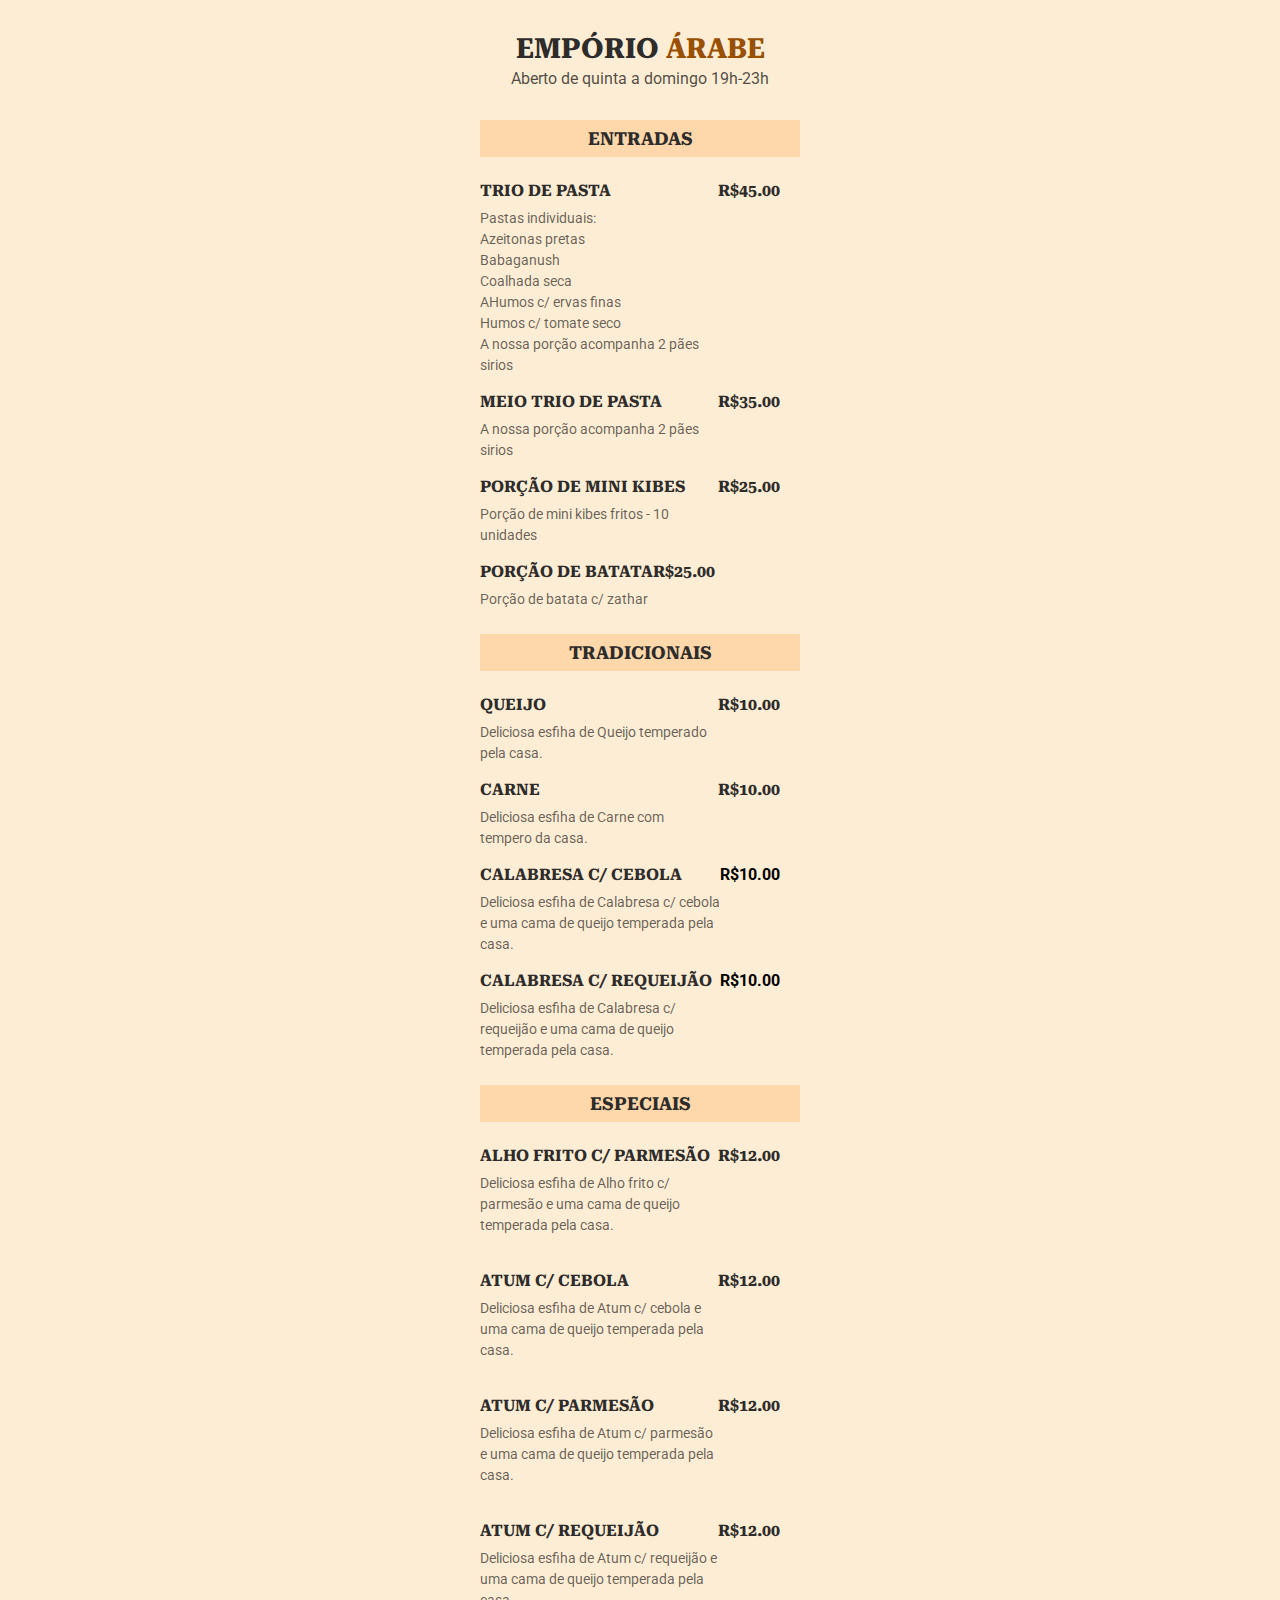
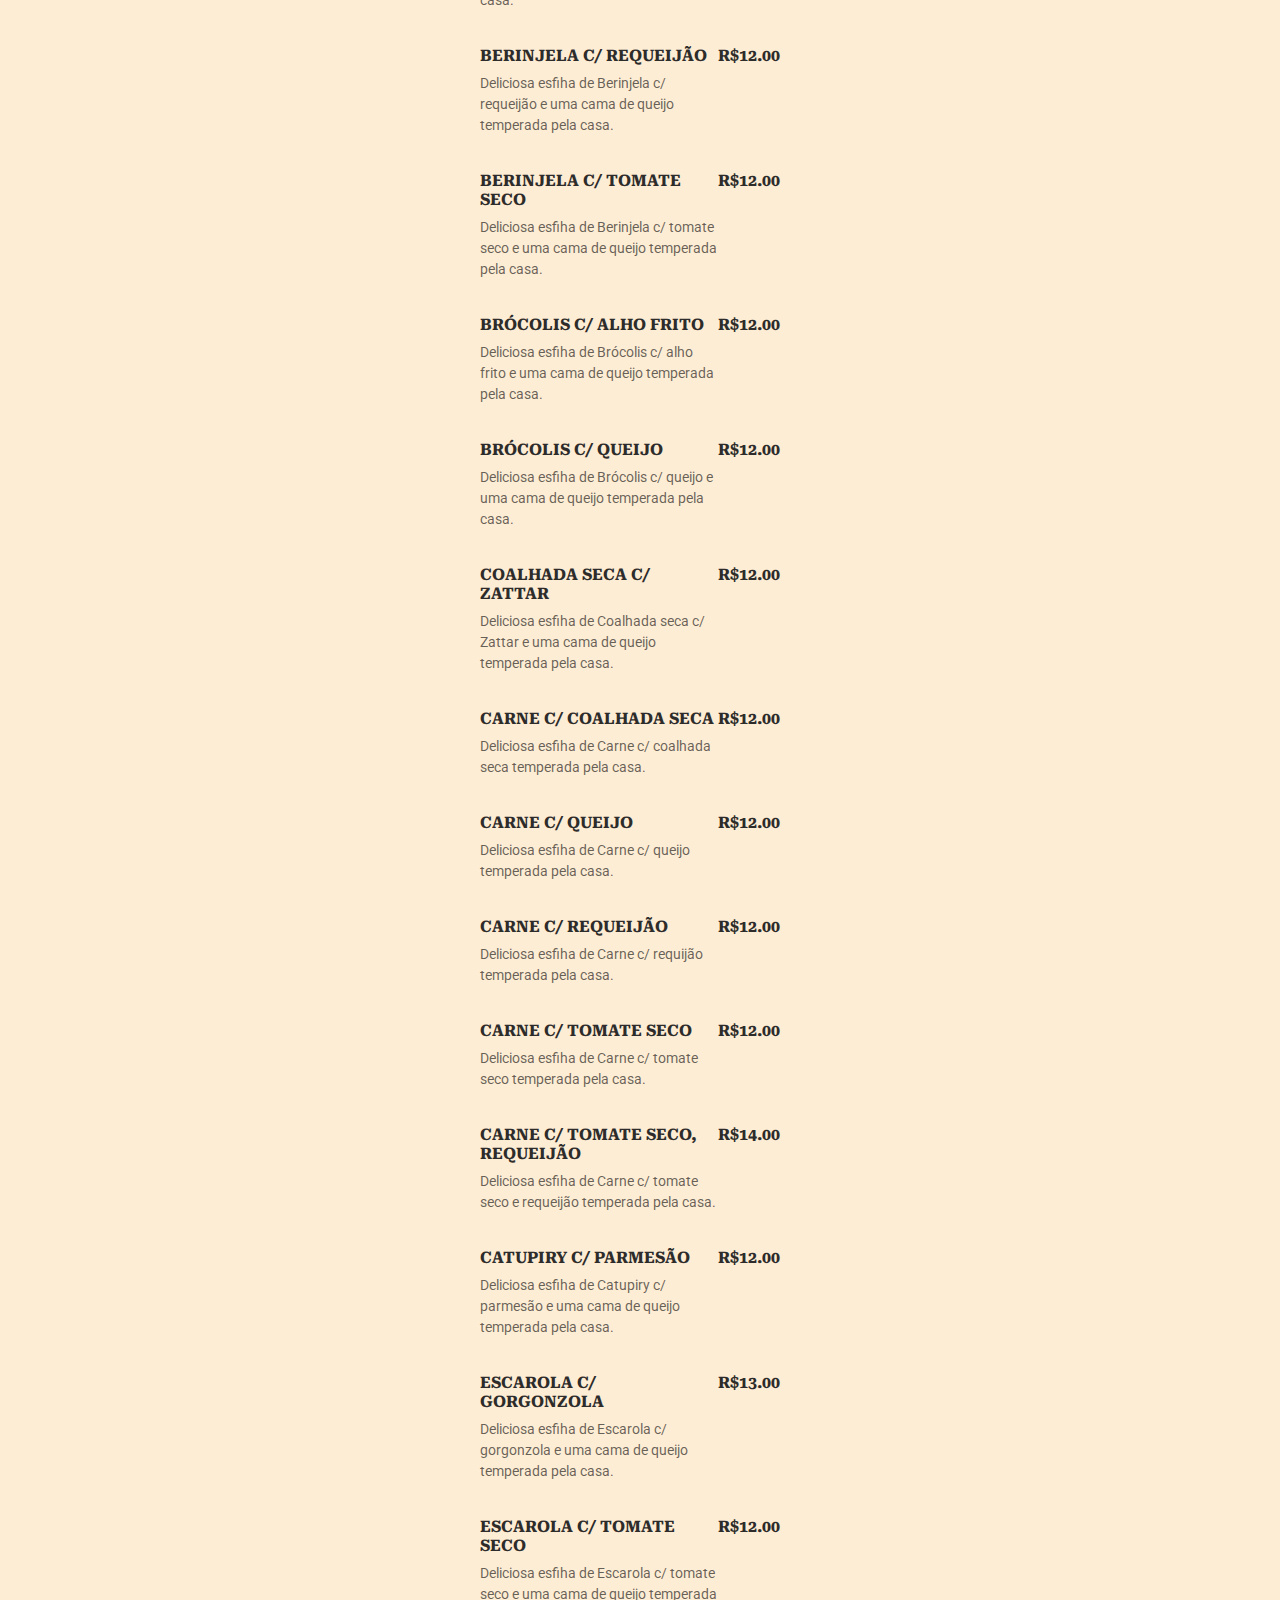
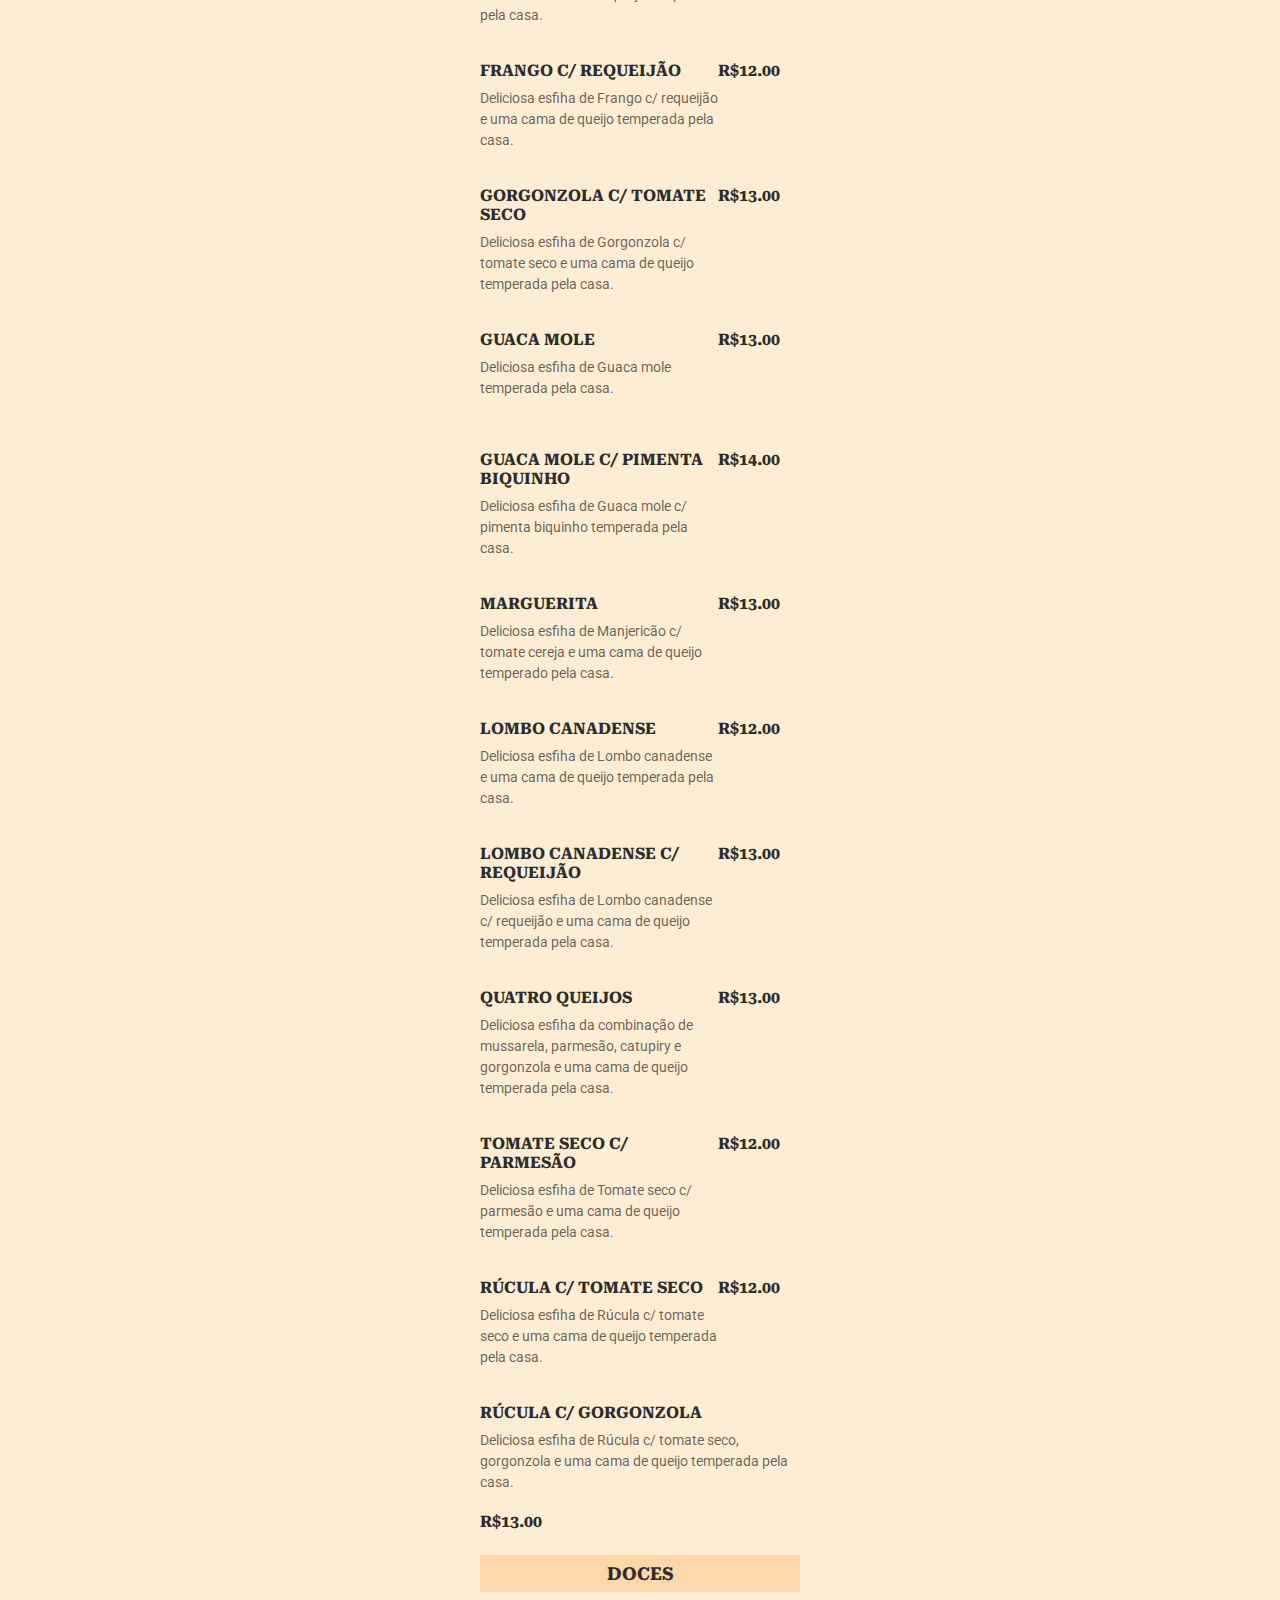
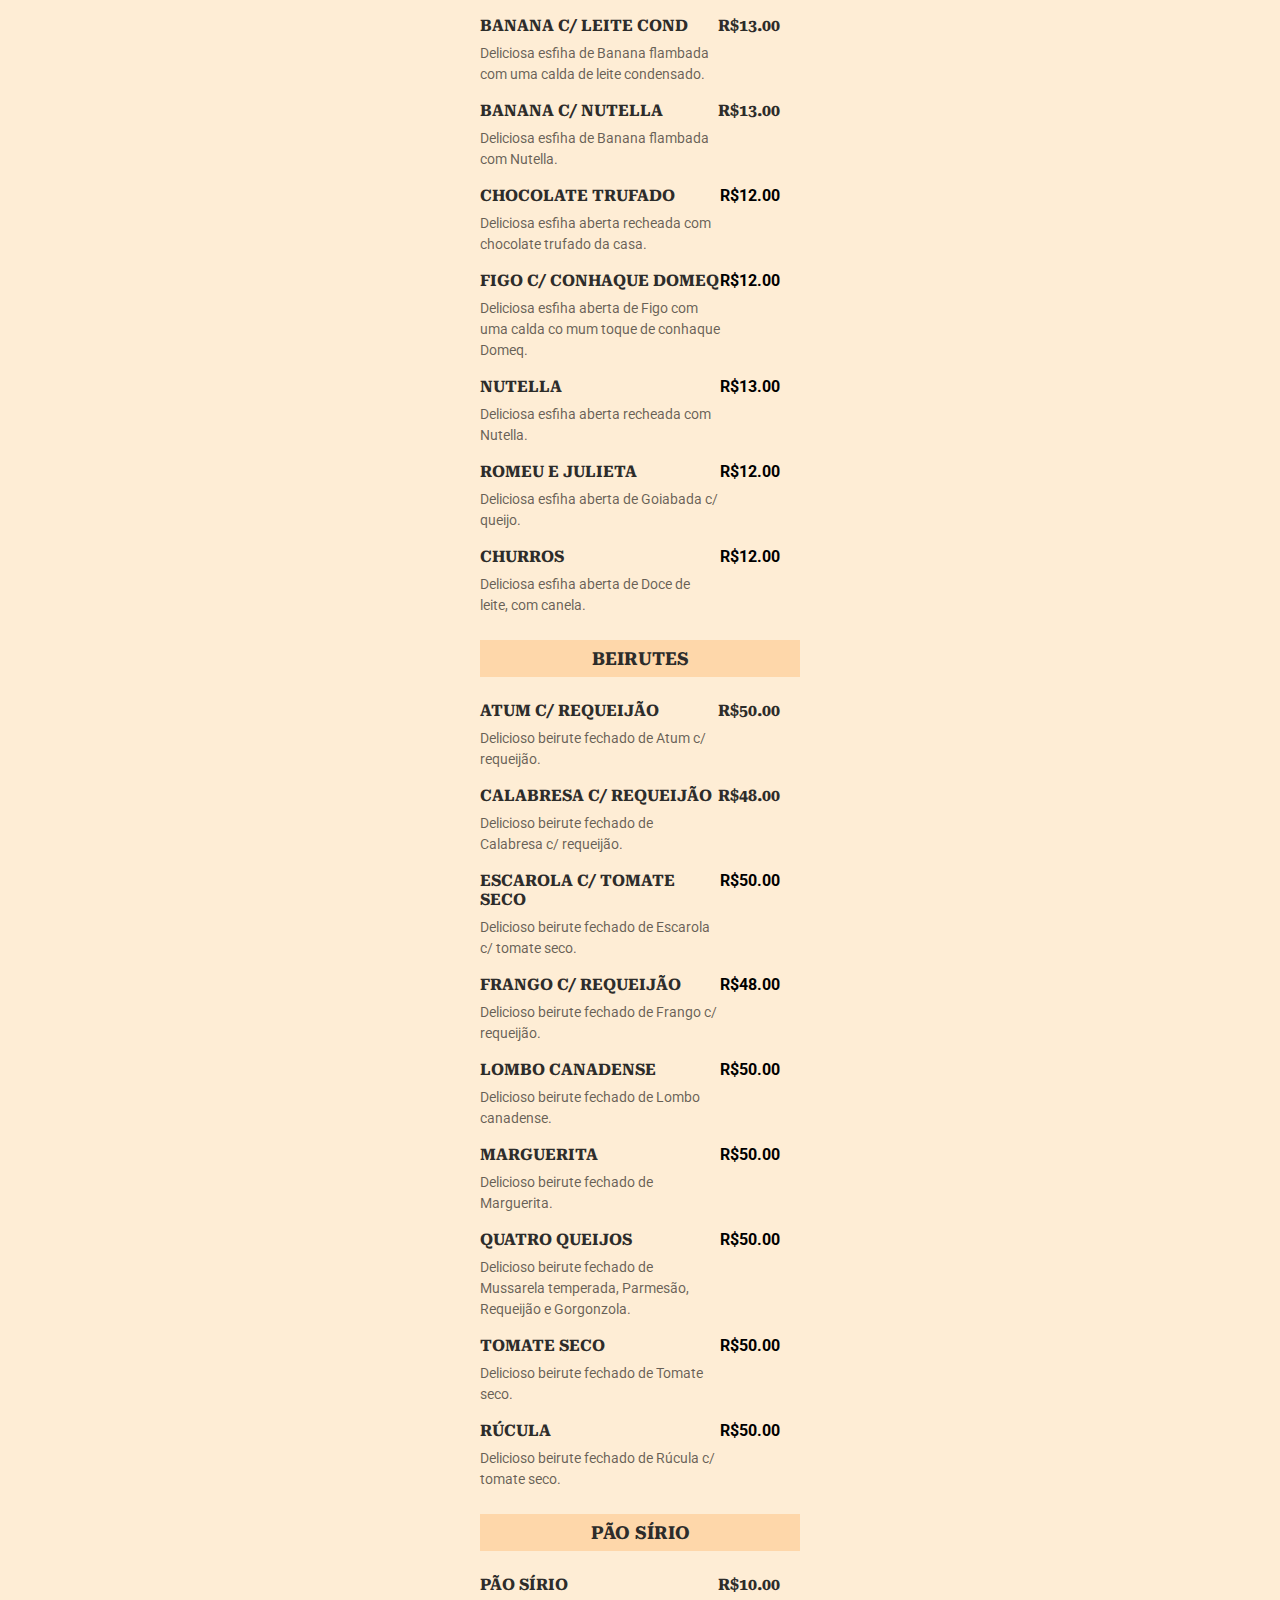
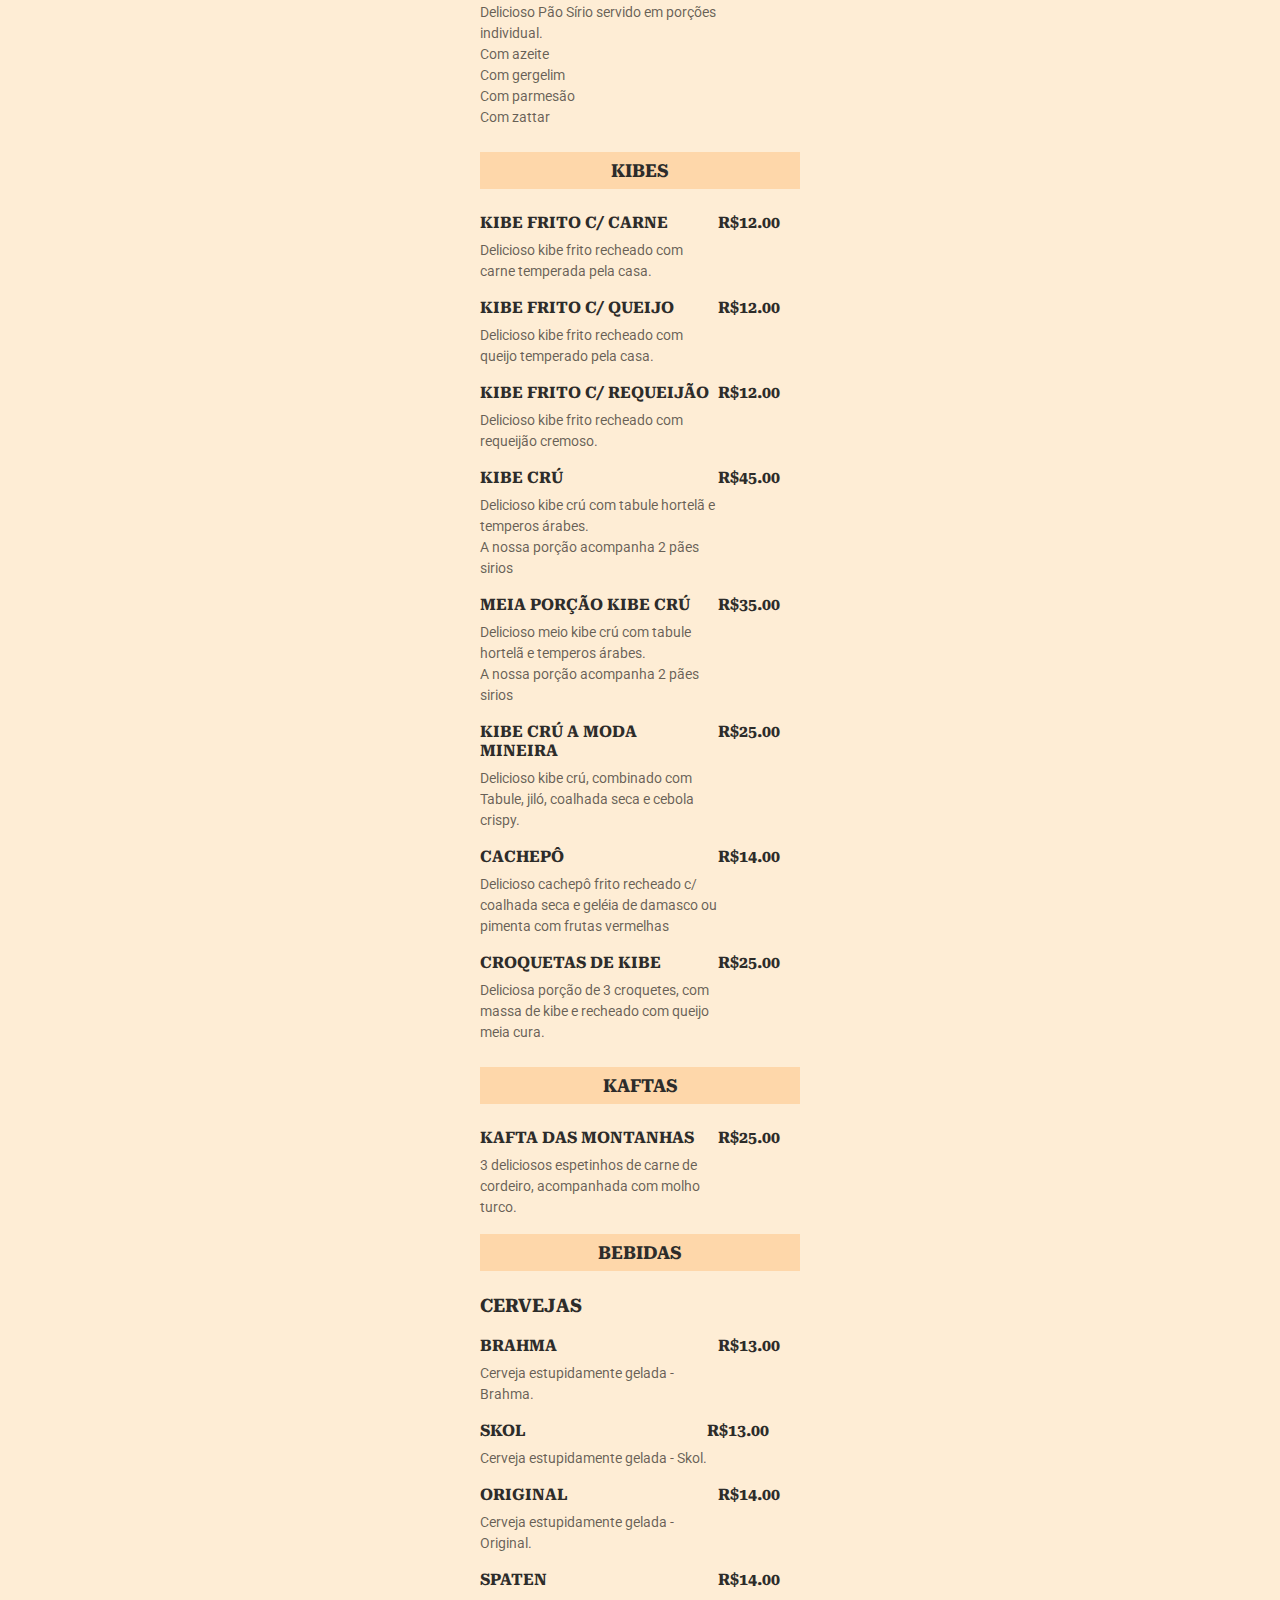
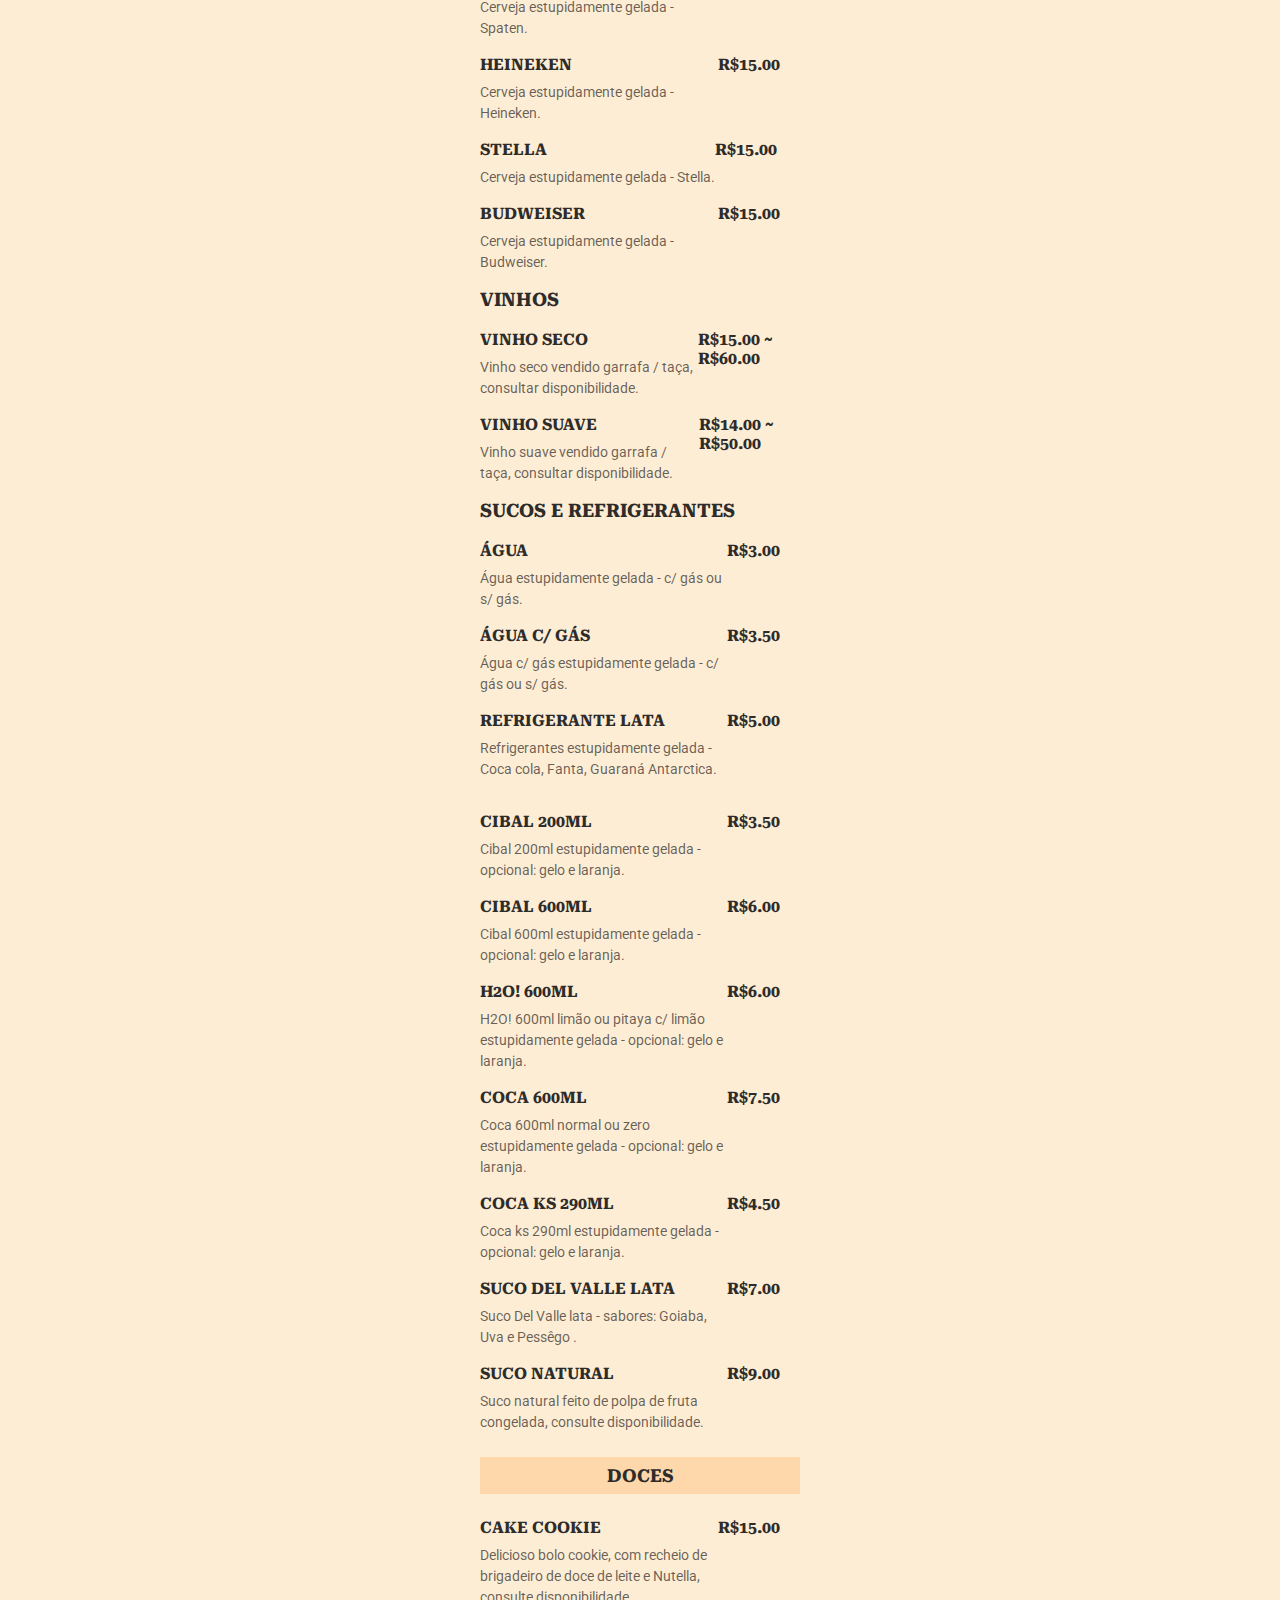
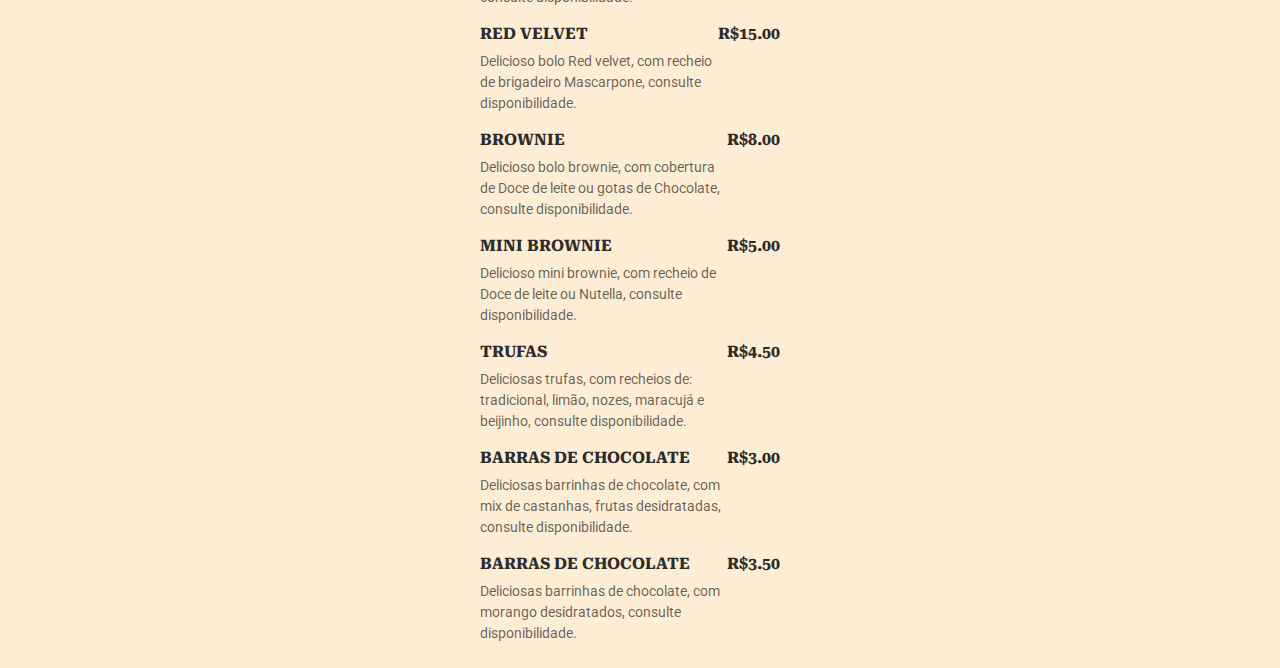
==== commit 3466a25e: "Update index.html" ====
--- a/index.html
+++ b/index.html
@@ -293,6 +293,19 @@
           </strong>
         </li>
 
+	<li>
+          <div class="details">
+            <h3>Carne c/ tomate seco, requeijão</h3>
+            <p class="description">
+              Deliciosa esfiha de Carne c/ tomate seco e requeijão temperada pela casa.
+            </br></p>
+          </br> 
+          </div>
+          <strong class="price">
+            R$14.00
+          </strong>
+	</li>
+	
         <li>
           <div class="details">
             <h3>Catupiry c/ parmesão</h3>
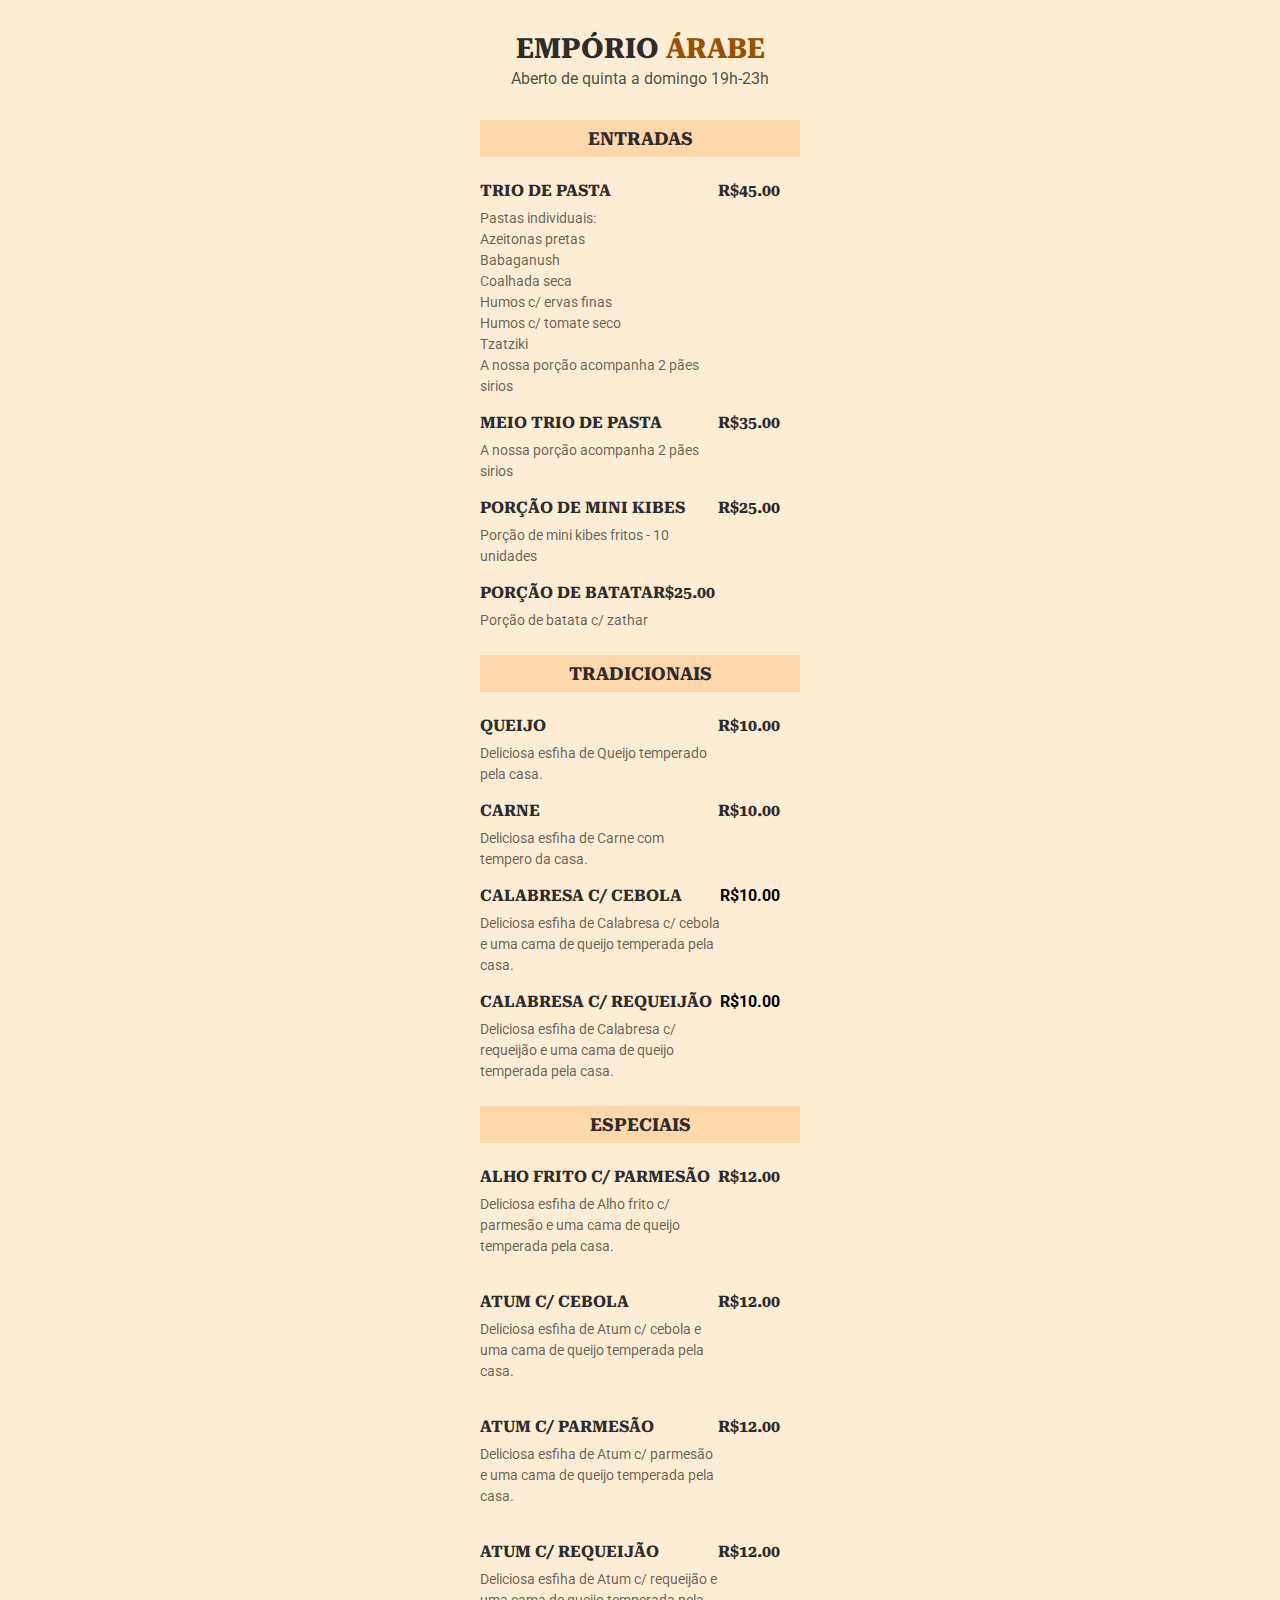
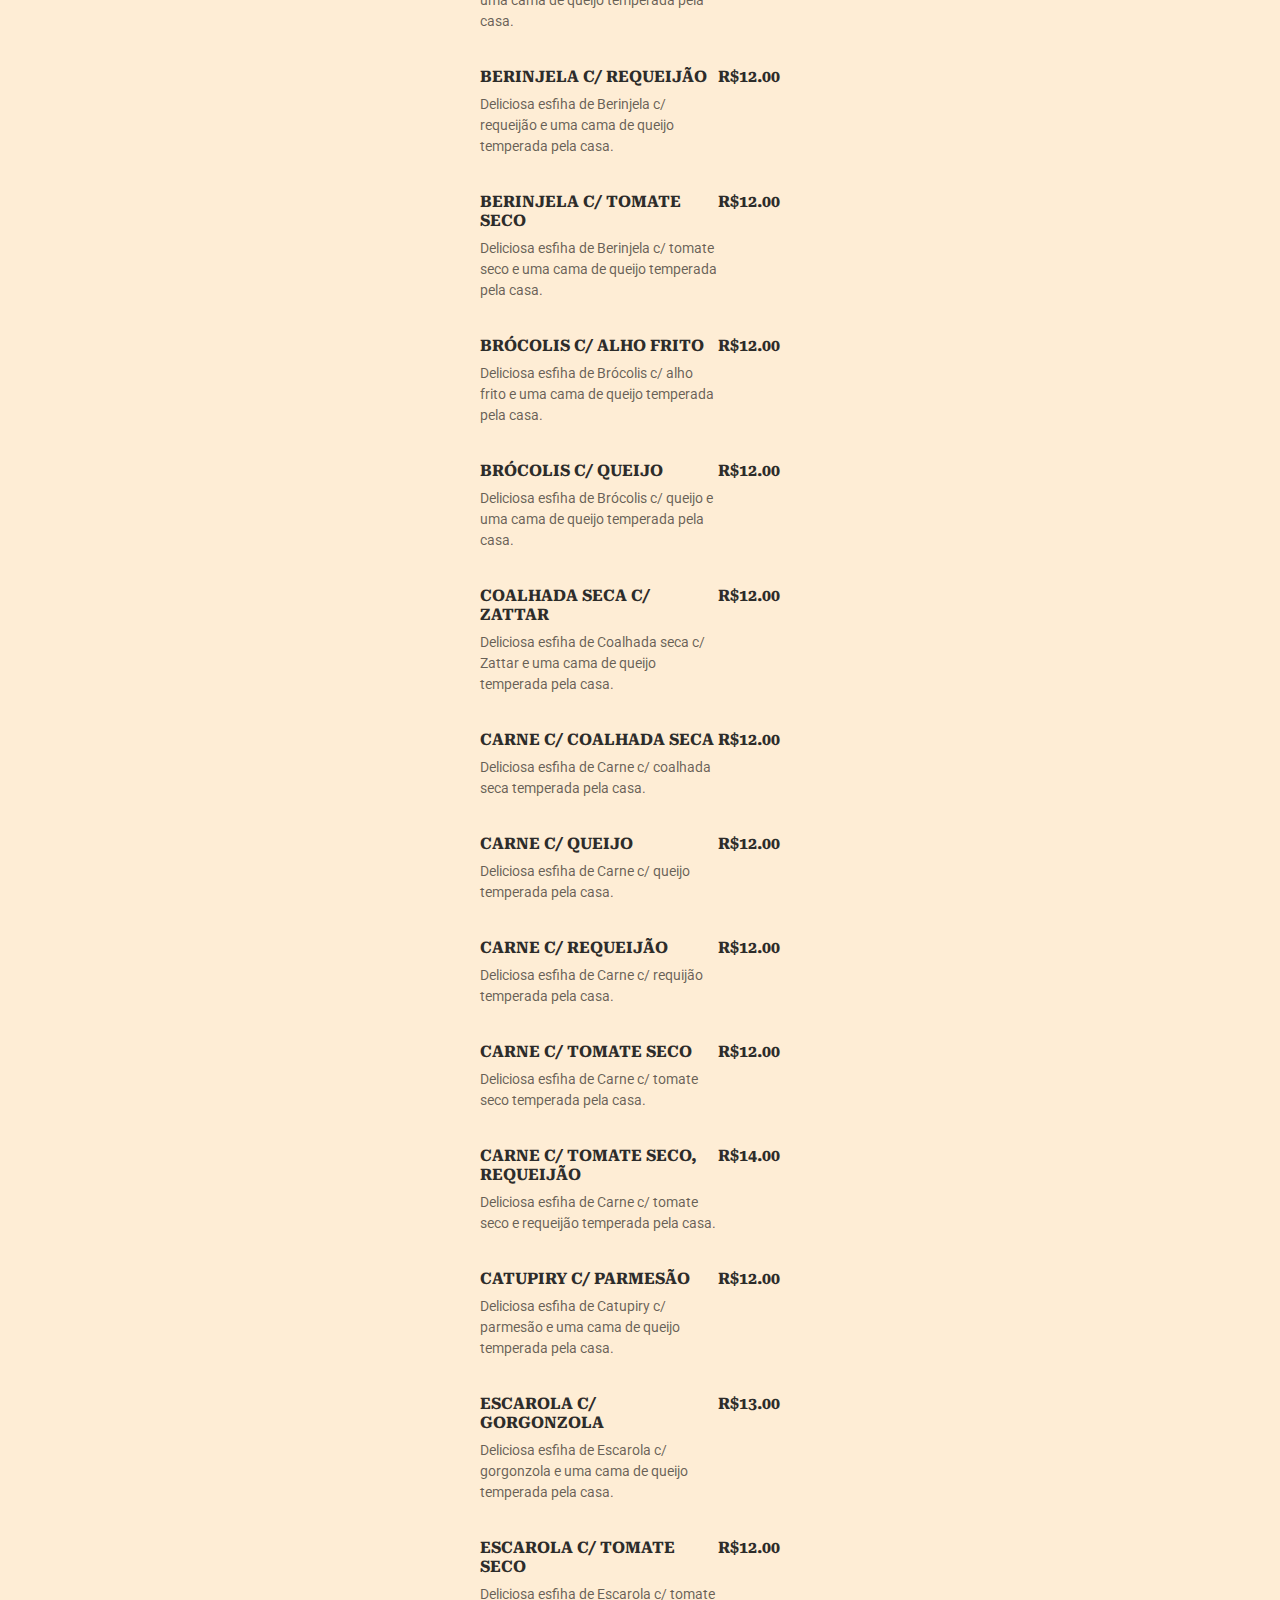
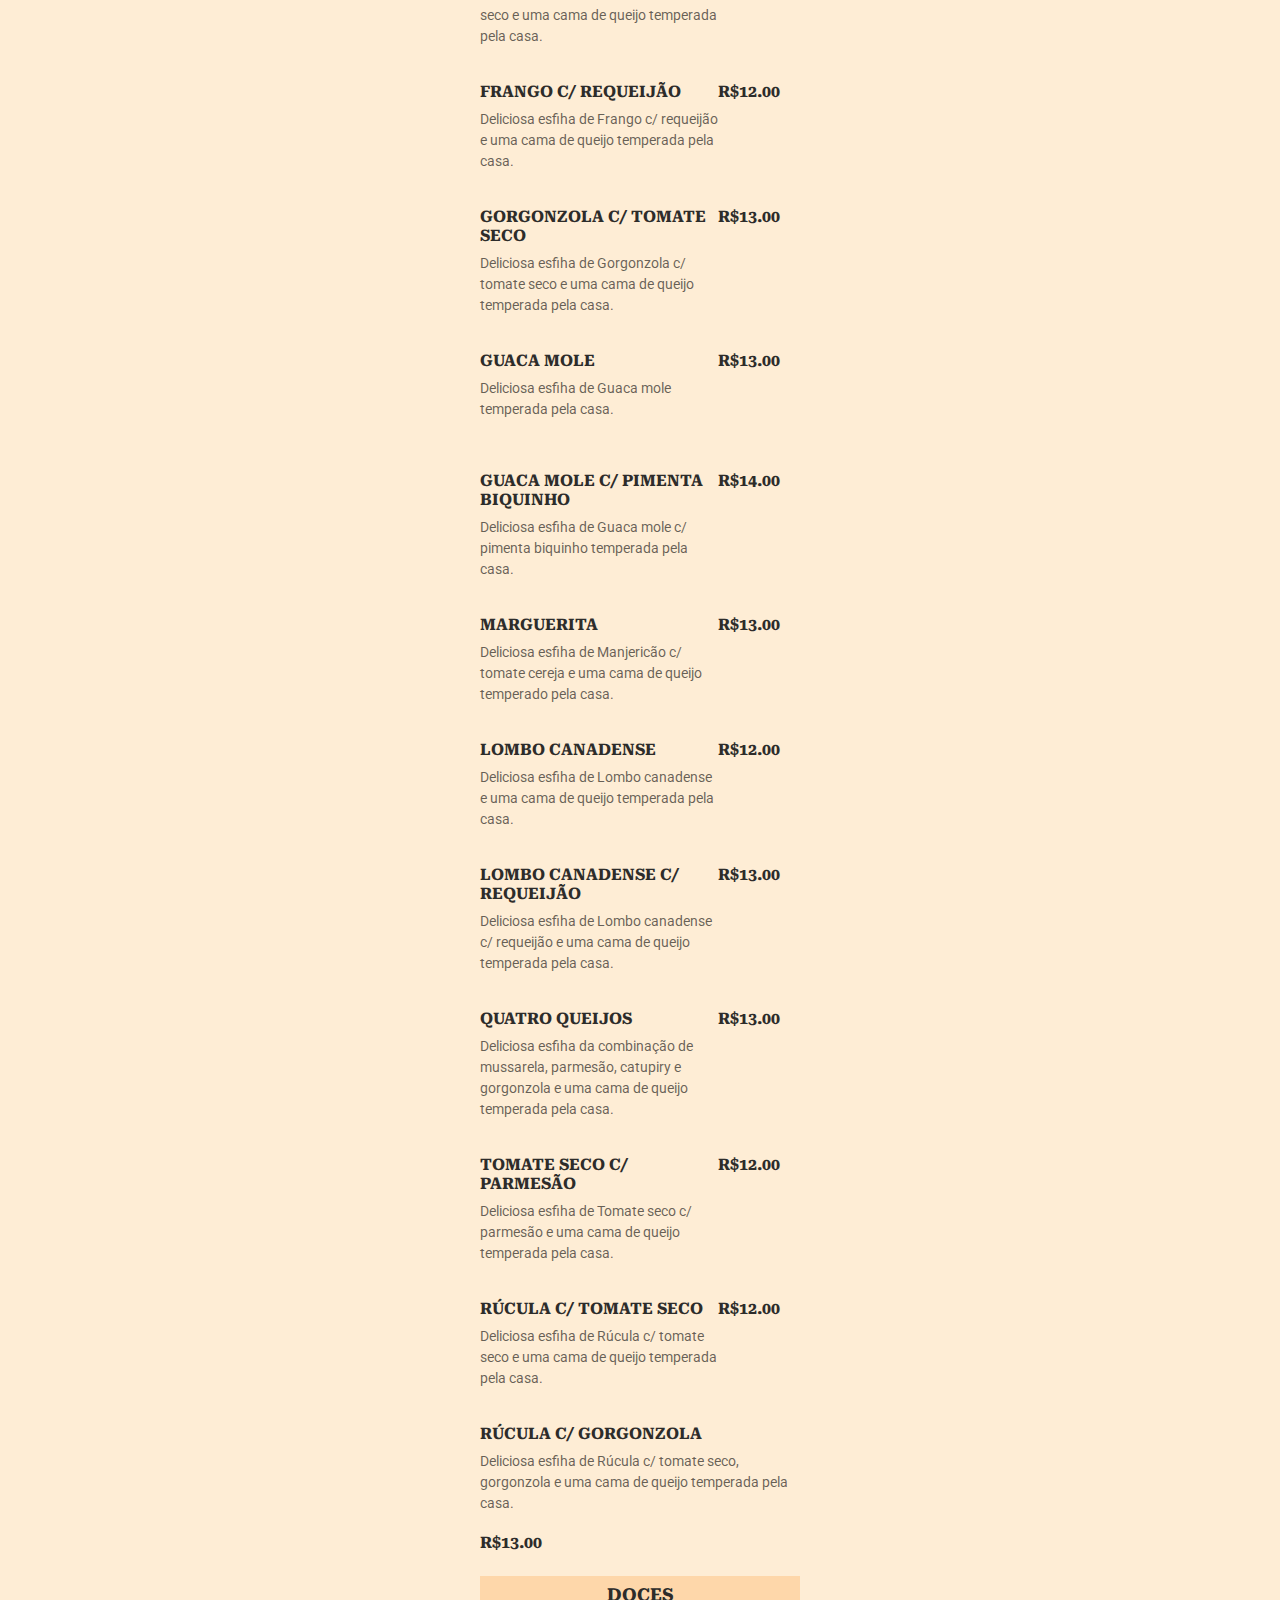
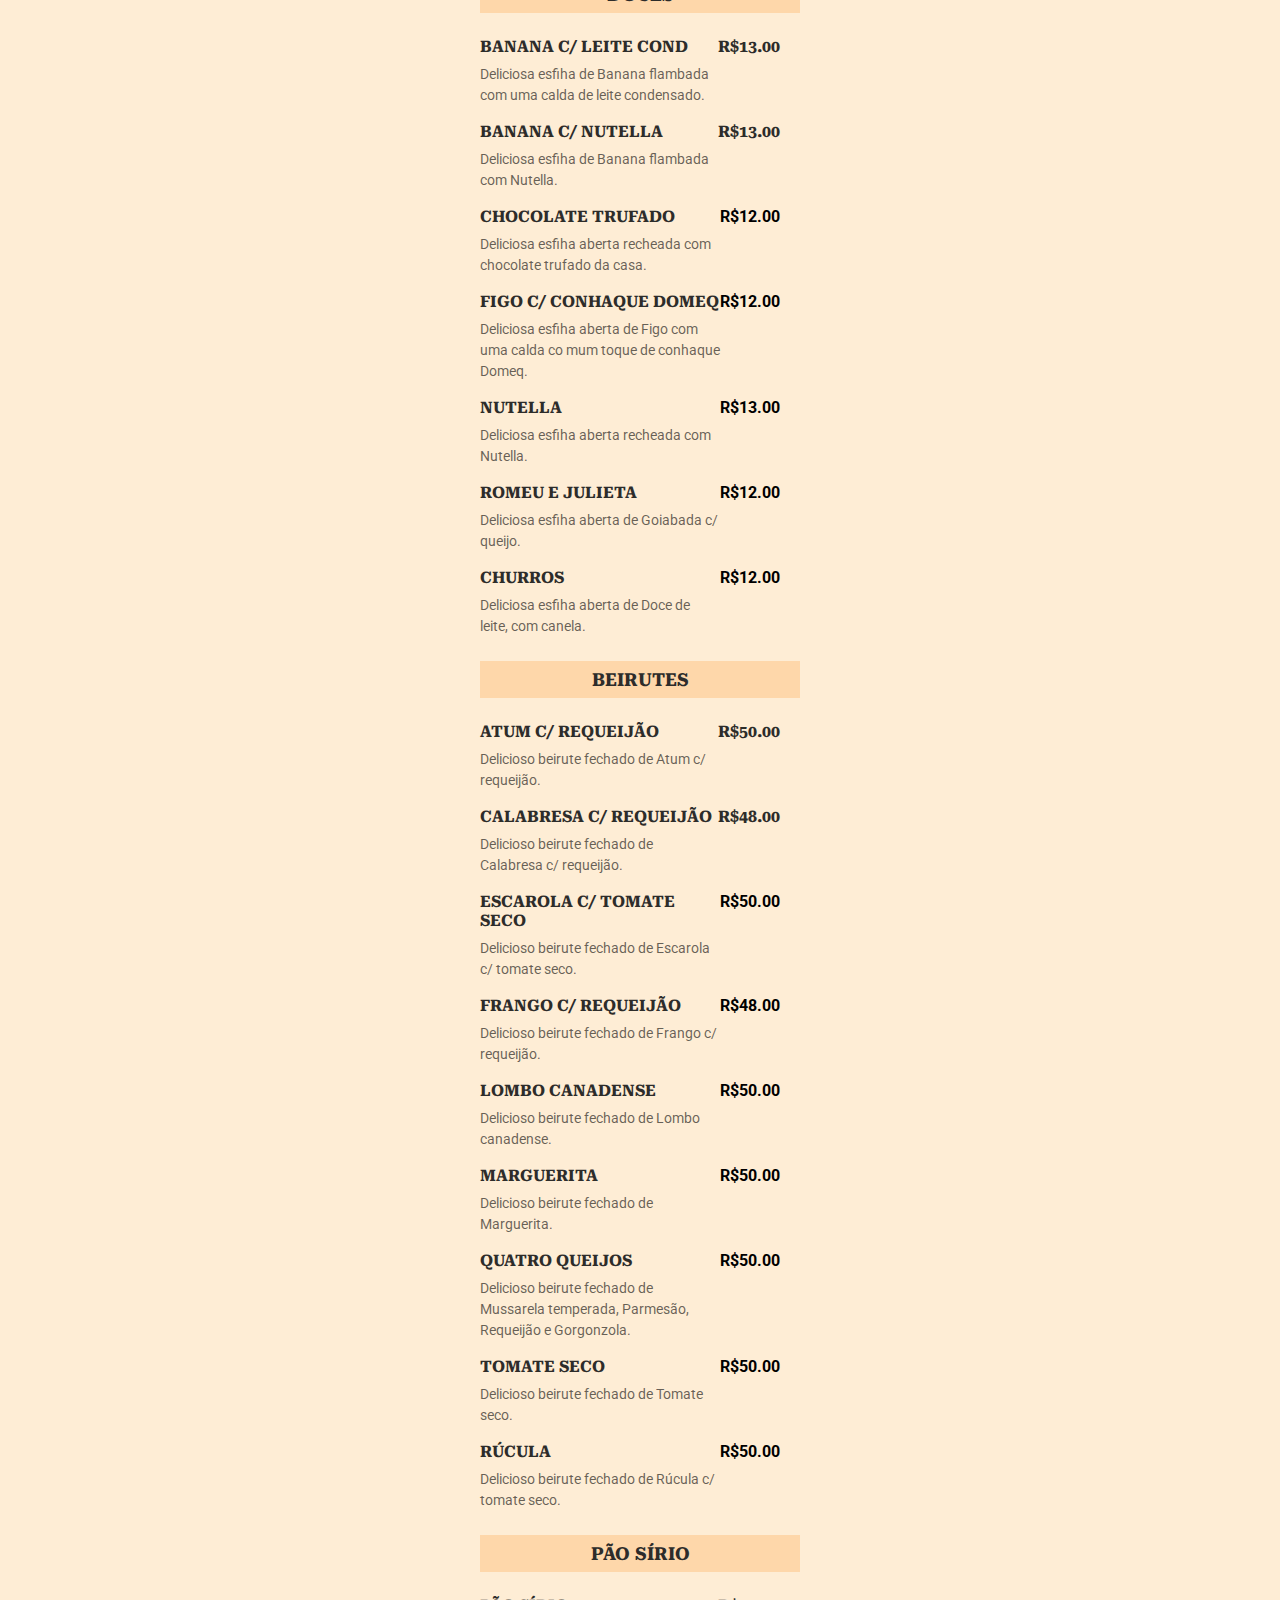
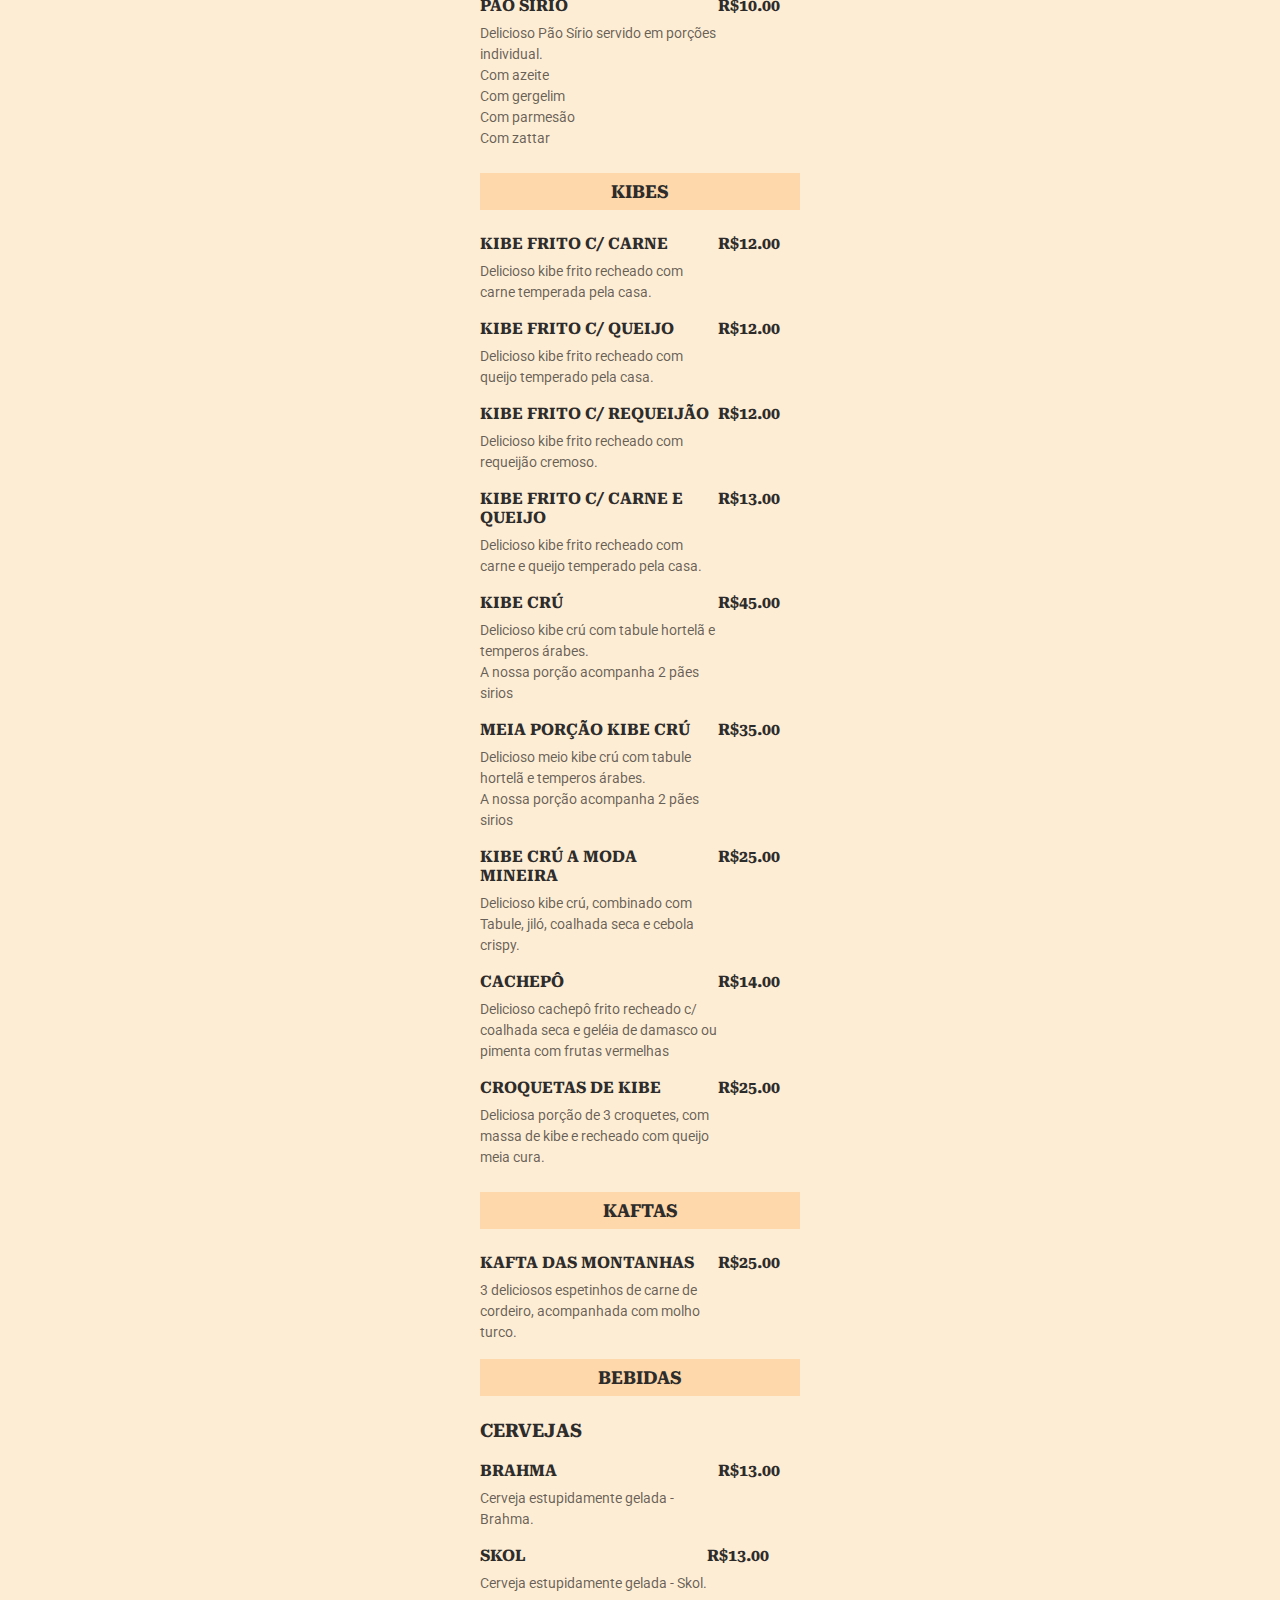
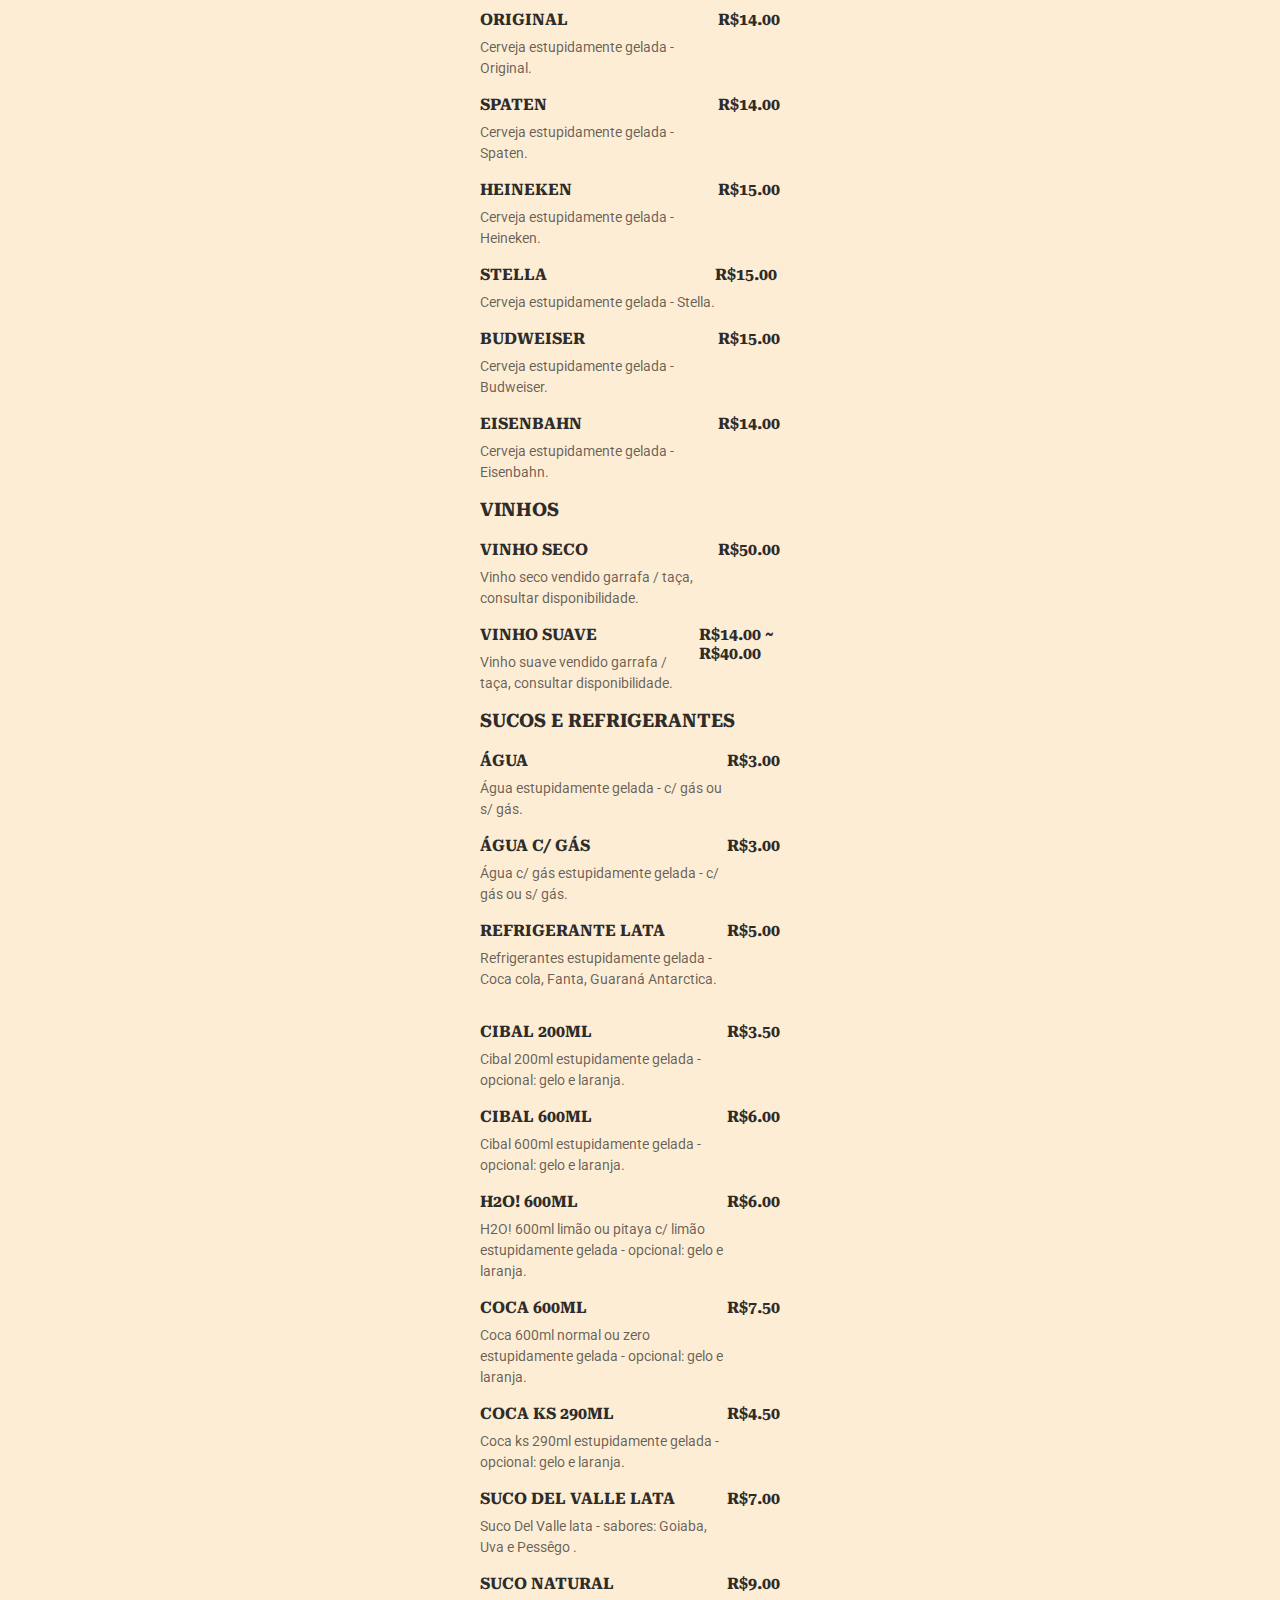
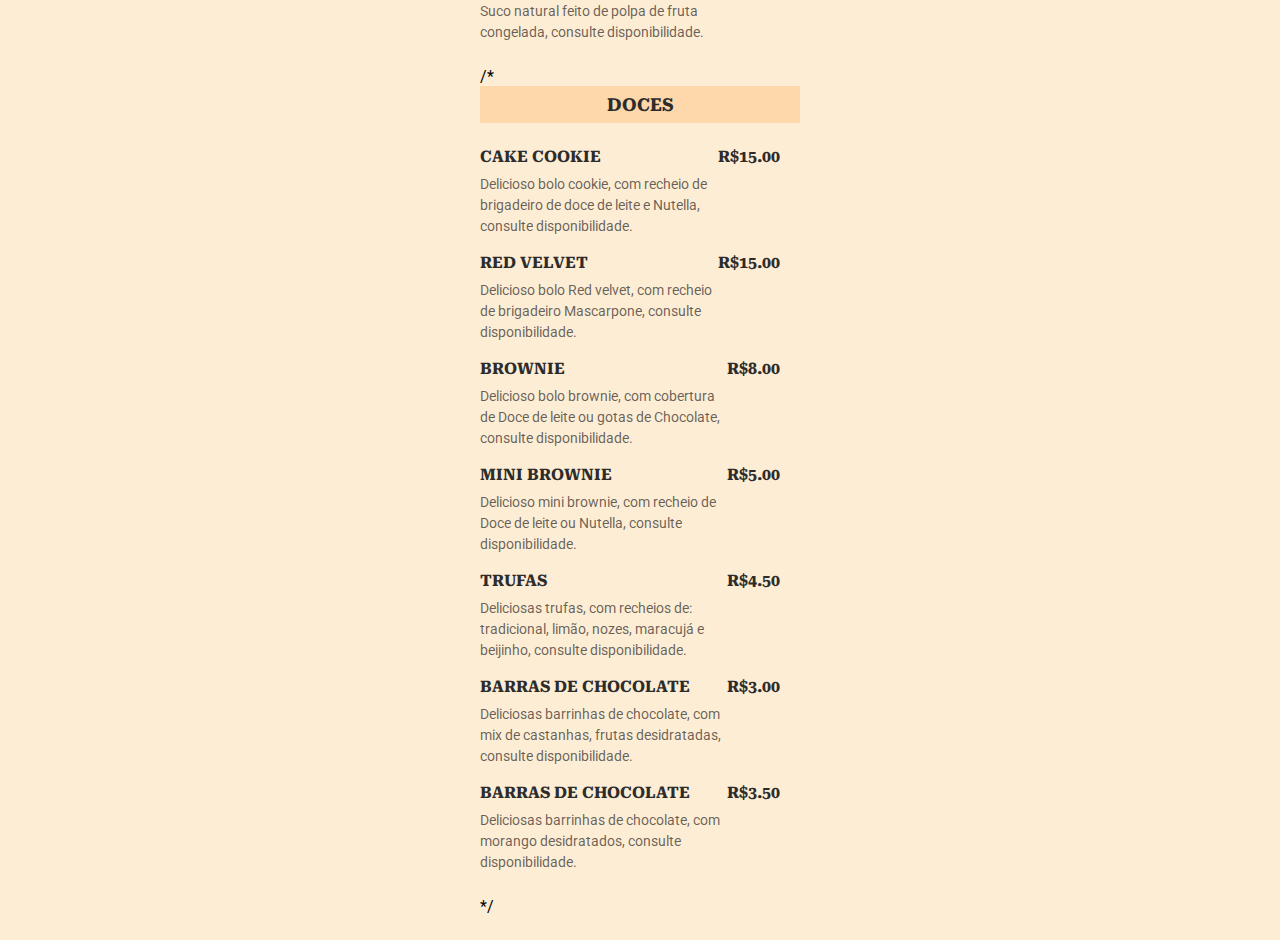
==== commit e3752547: "Update index.html" ====
--- a/index.html
+++ b/index.html
@@ -26,8 +26,9 @@
             <p class="description">Azeitonas pretas</br></p>
             <p class="description">Babaganush</br></p>
             <p class="description">Coalhada seca</br></p>
-            <p class="description">AHumos c/ ervas finas</br></p>
+            <p class="description">Humos c/ ervas finas</br></p>
             <p class="description">Humos c/ tomate seco</br></p>
+	    <p class="description">Tzatziki</br></p>
             <p class="description"> A nossa porção acompanha 2 pães sirios</p>
           </div>
           <strong class="price">
@@ -58,7 +59,7 @@
         <li>
           <div class="details">
             <h3>Porção de Batata</h3> 
-            <p class="description"> Porção de batata c/ zathar</p>
+            <p class="description"> Porção de batata c/ zathar </p>
           </div>
           <strong class="price">
             R$25.00
@@ -750,6 +751,18 @@
             R$12.00
           </strong>
         </li>
+
+	<li>
+          <div class="details">
+            <h3>Kibe frito c/ carne e queijo</h3>
+            <p class="description">
+              Delicioso kibe frito recheado com carne e queijo temperado pela casa.
+            </p> 
+          </div>
+          <strong class="price">
+            R$13.00
+          </strong>
+	</li>
 
         <li>
           <div class="details">
@@ -919,6 +932,18 @@
           </strong>
         </li>
 
+	<li>
+          <div class="details">
+            <h3>Eisenbahn</h3>
+            <p class="description">
+              Cerveja estupidamente gelada - Eisenbahn.
+            </p>
+          </div>
+          <strong class="price">
+            R$14.00
+          </strong>
+	</li>
+
         <h3>Vinhos</h3>
       </br>
 
@@ -930,7 +955,7 @@
             </p>
           </div>
           <strong class="price">
-            R$15.00 ~ R$60.00
+            R$50.00
           </strong>
         </li>
 
@@ -942,7 +967,7 @@
             </p>
           </div>
           <strong class="price">
-            R$14.00 ~ R$50.00
+            R$14.00 ~ R$40.00
           </strong>
         </li>
       </ul>
@@ -970,7 +995,7 @@
             </p> 
           </div>
           <strong class="price">
-            R$3.50
+            R$3.00
           </strong>
 	</li>
 
@@ -1074,7 +1099,7 @@
       </ul>
   </section>
 
-<section>
+/*<section>
       <h2>Doces</h2>
       <ul>
 	<li>
@@ -1161,6 +1186,6 @@
           </strong>
 </li>
       </ul>
-</section>
+</section>*/
   </body>
 </html>
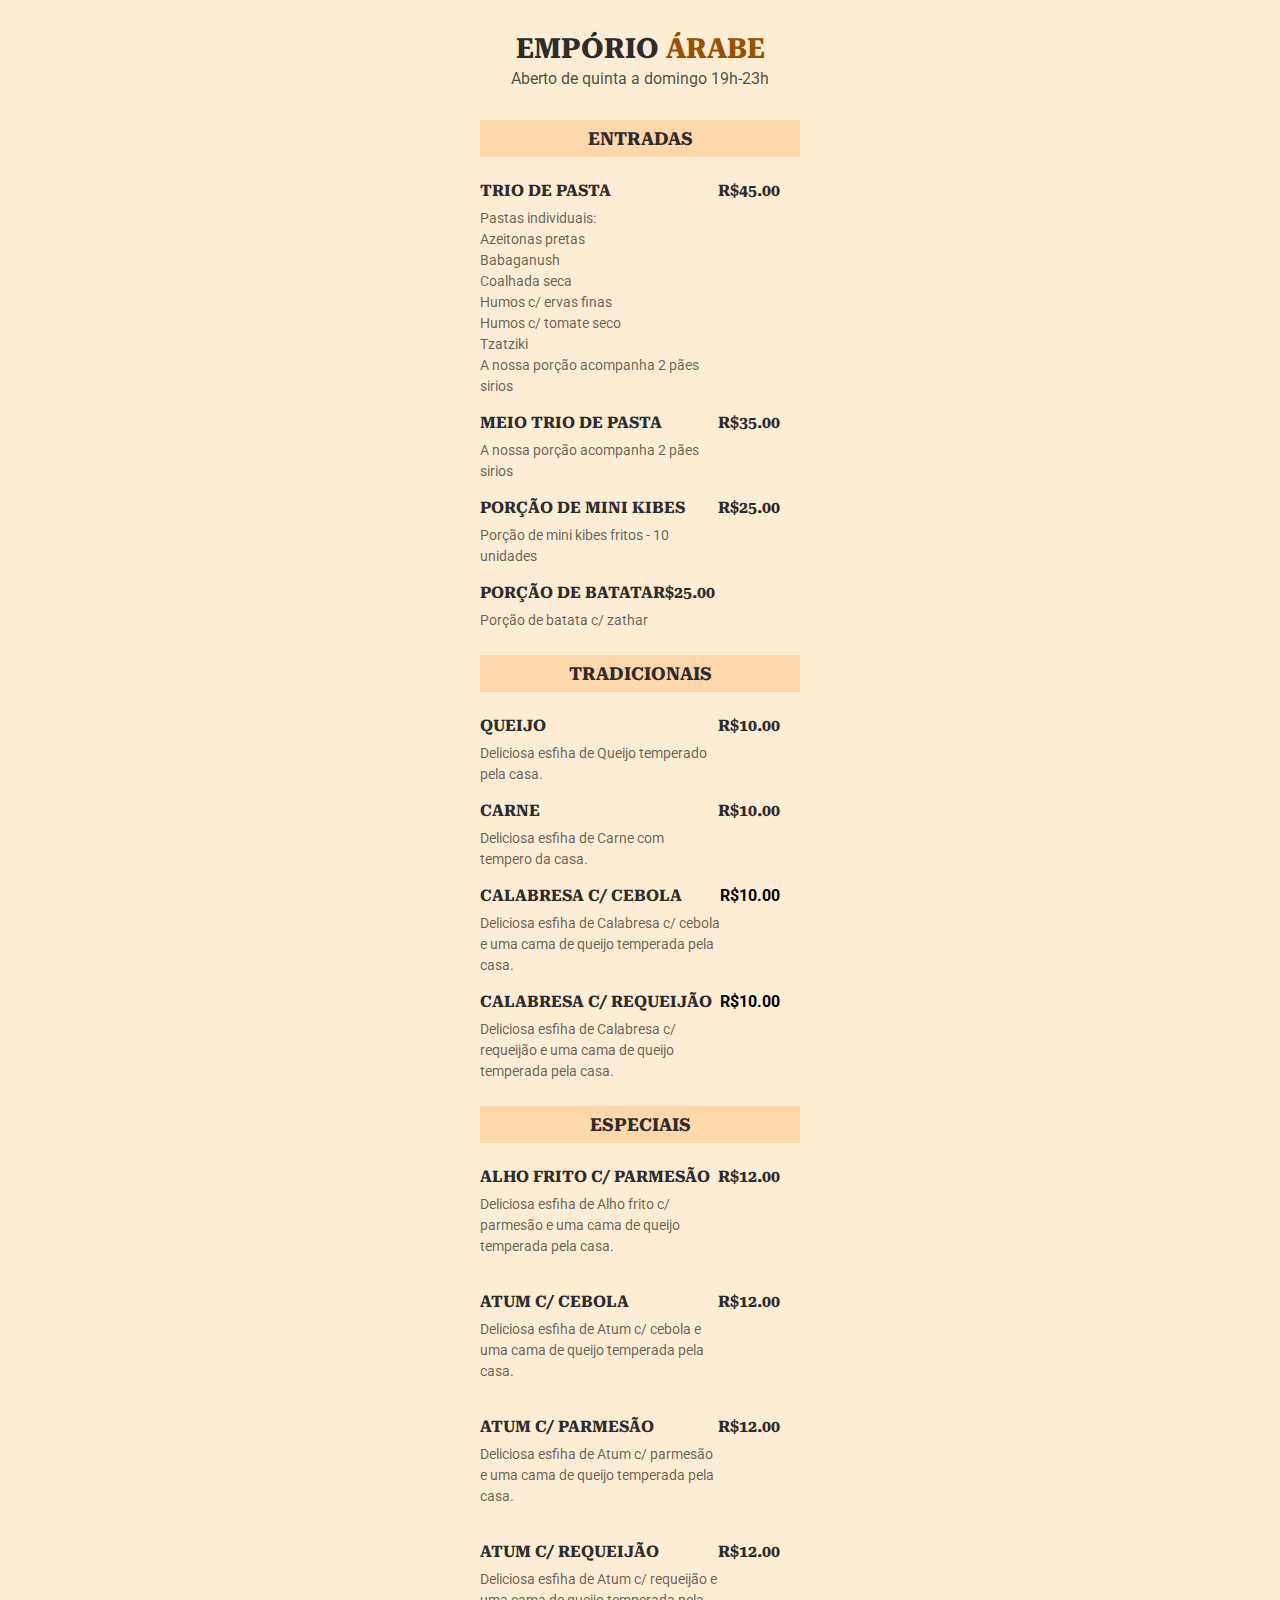
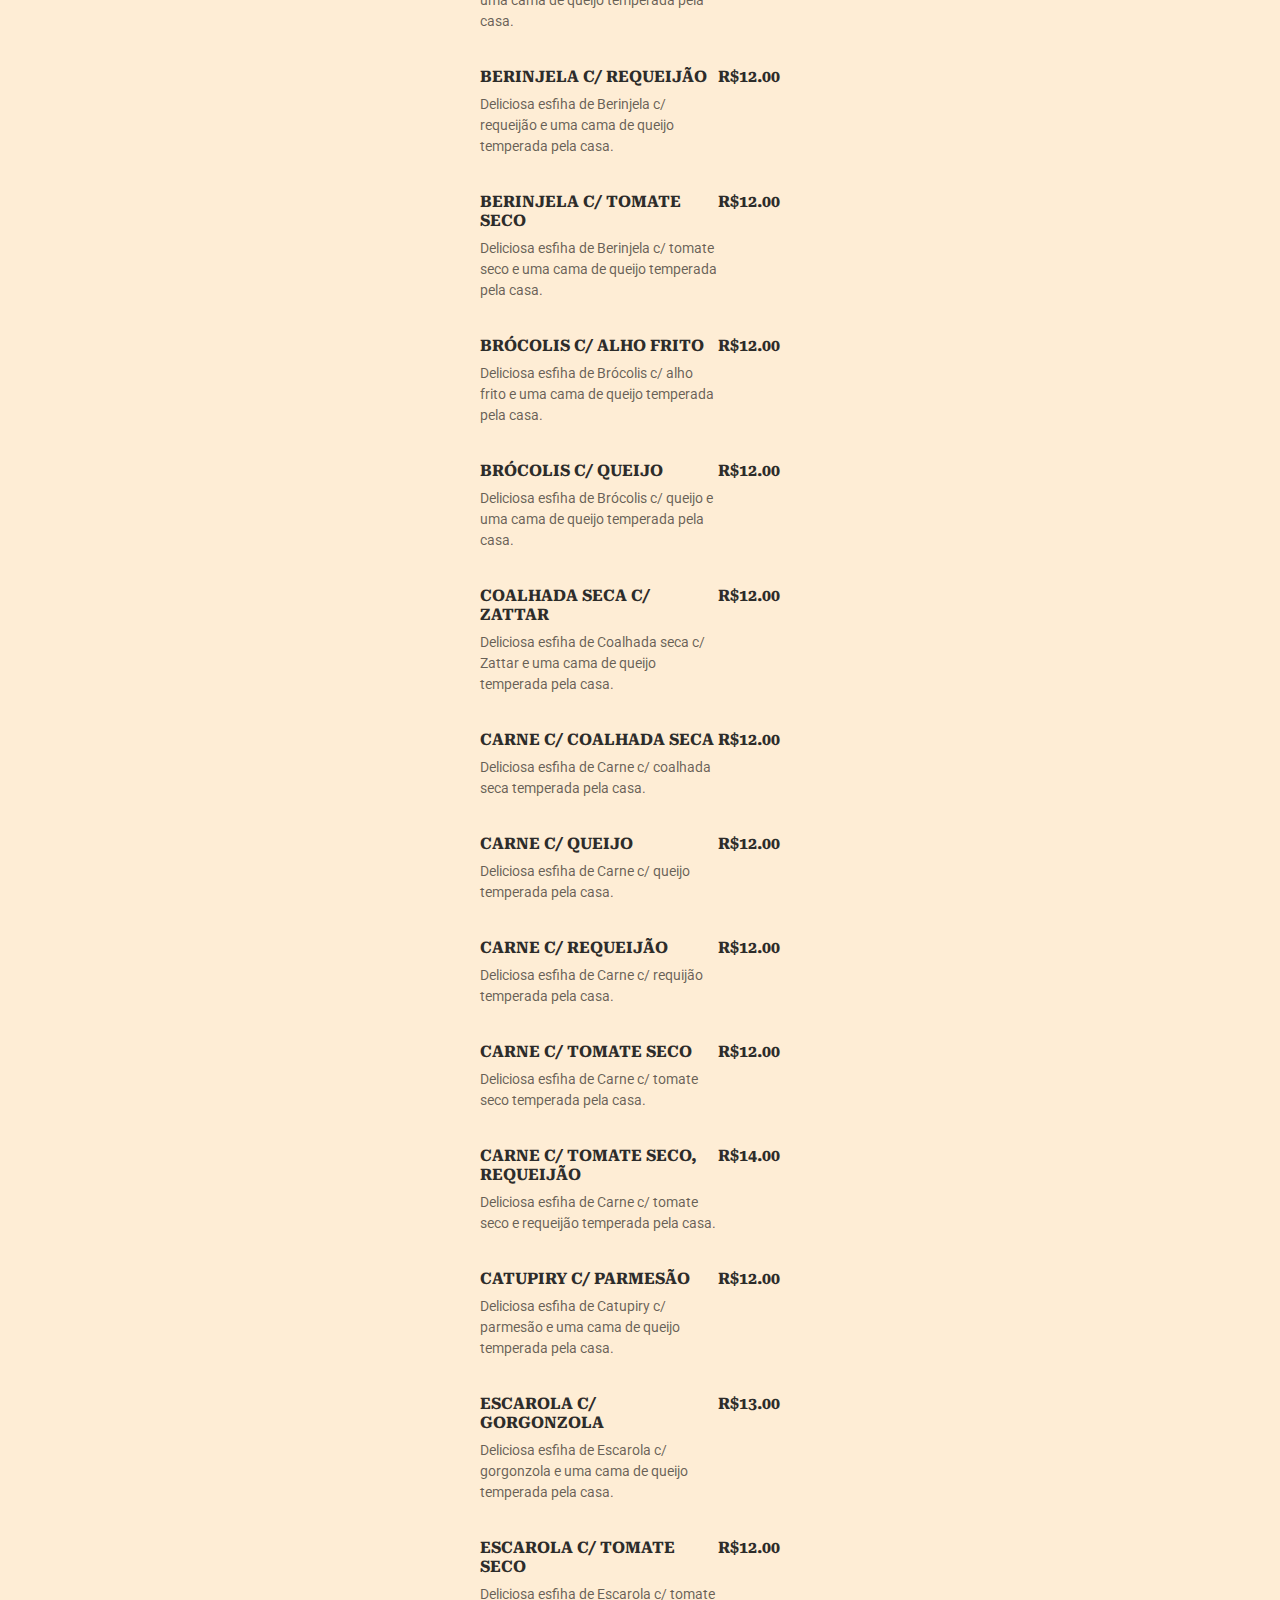
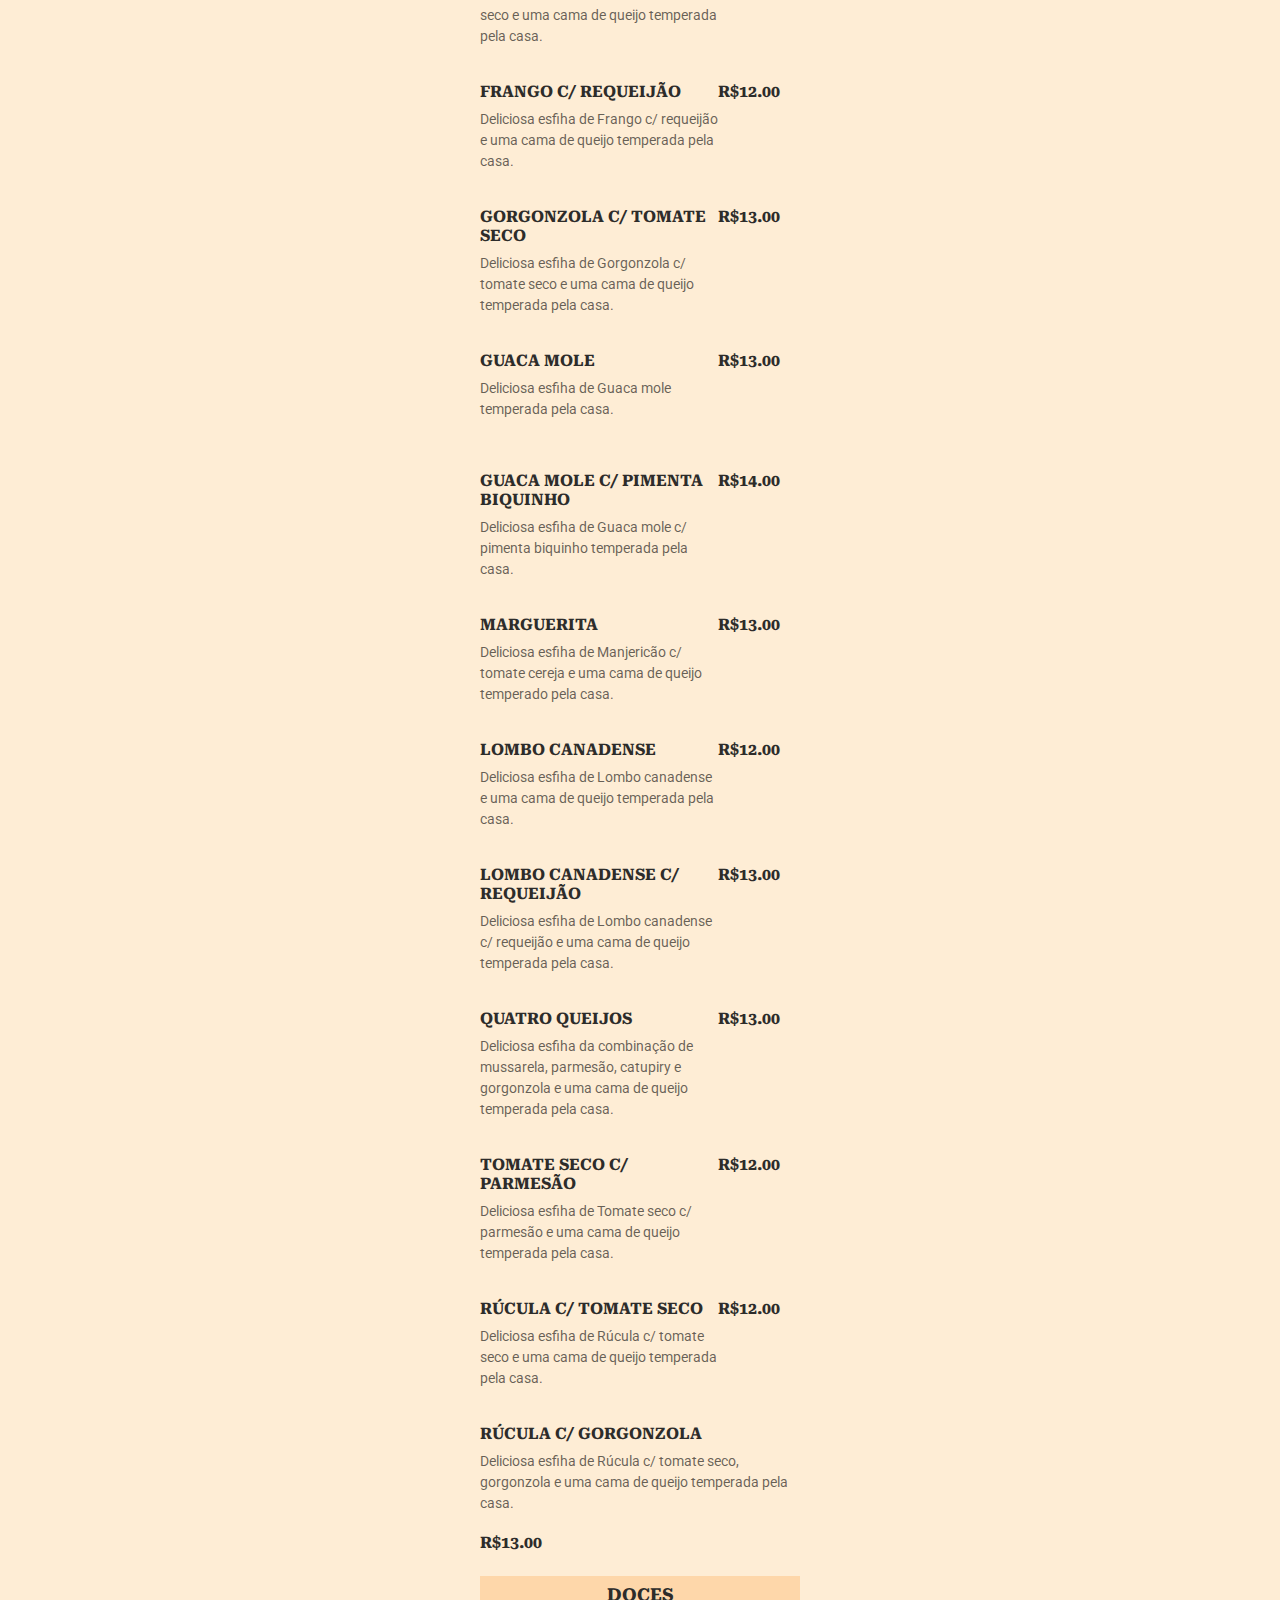
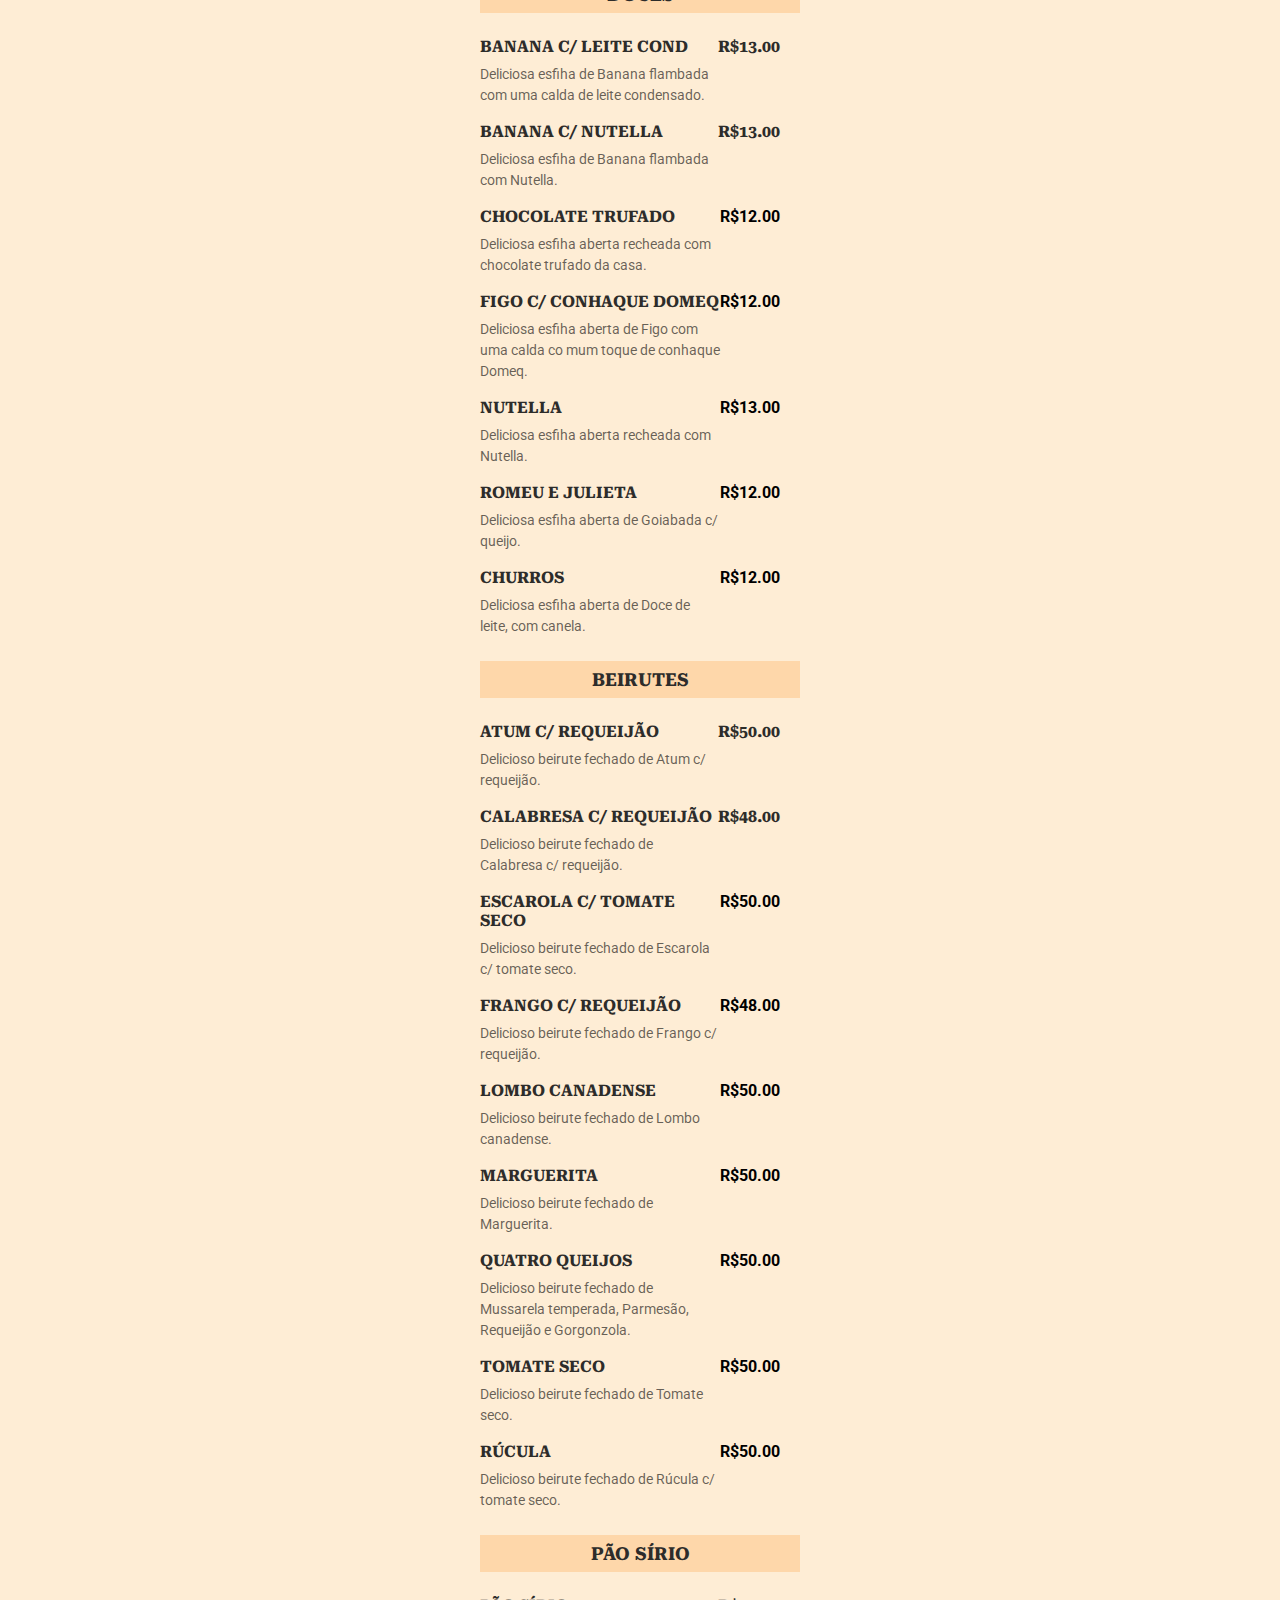
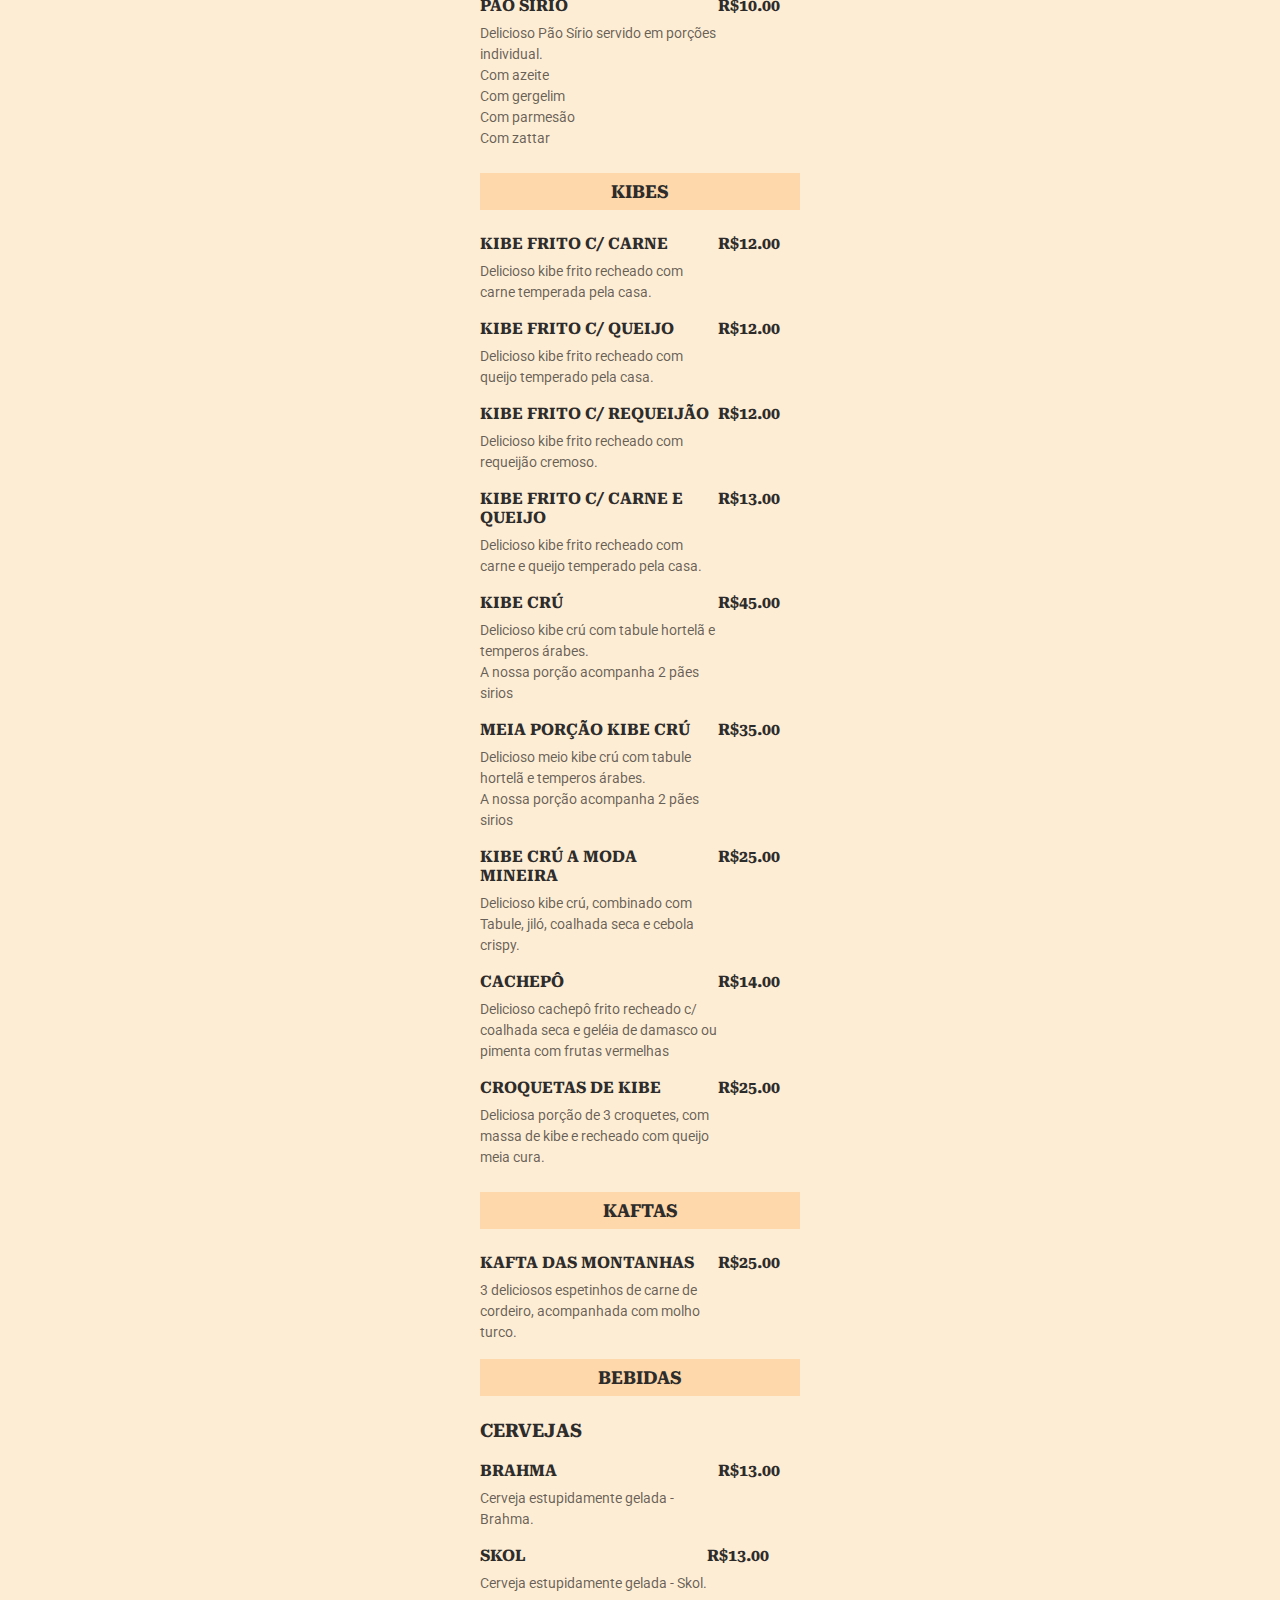
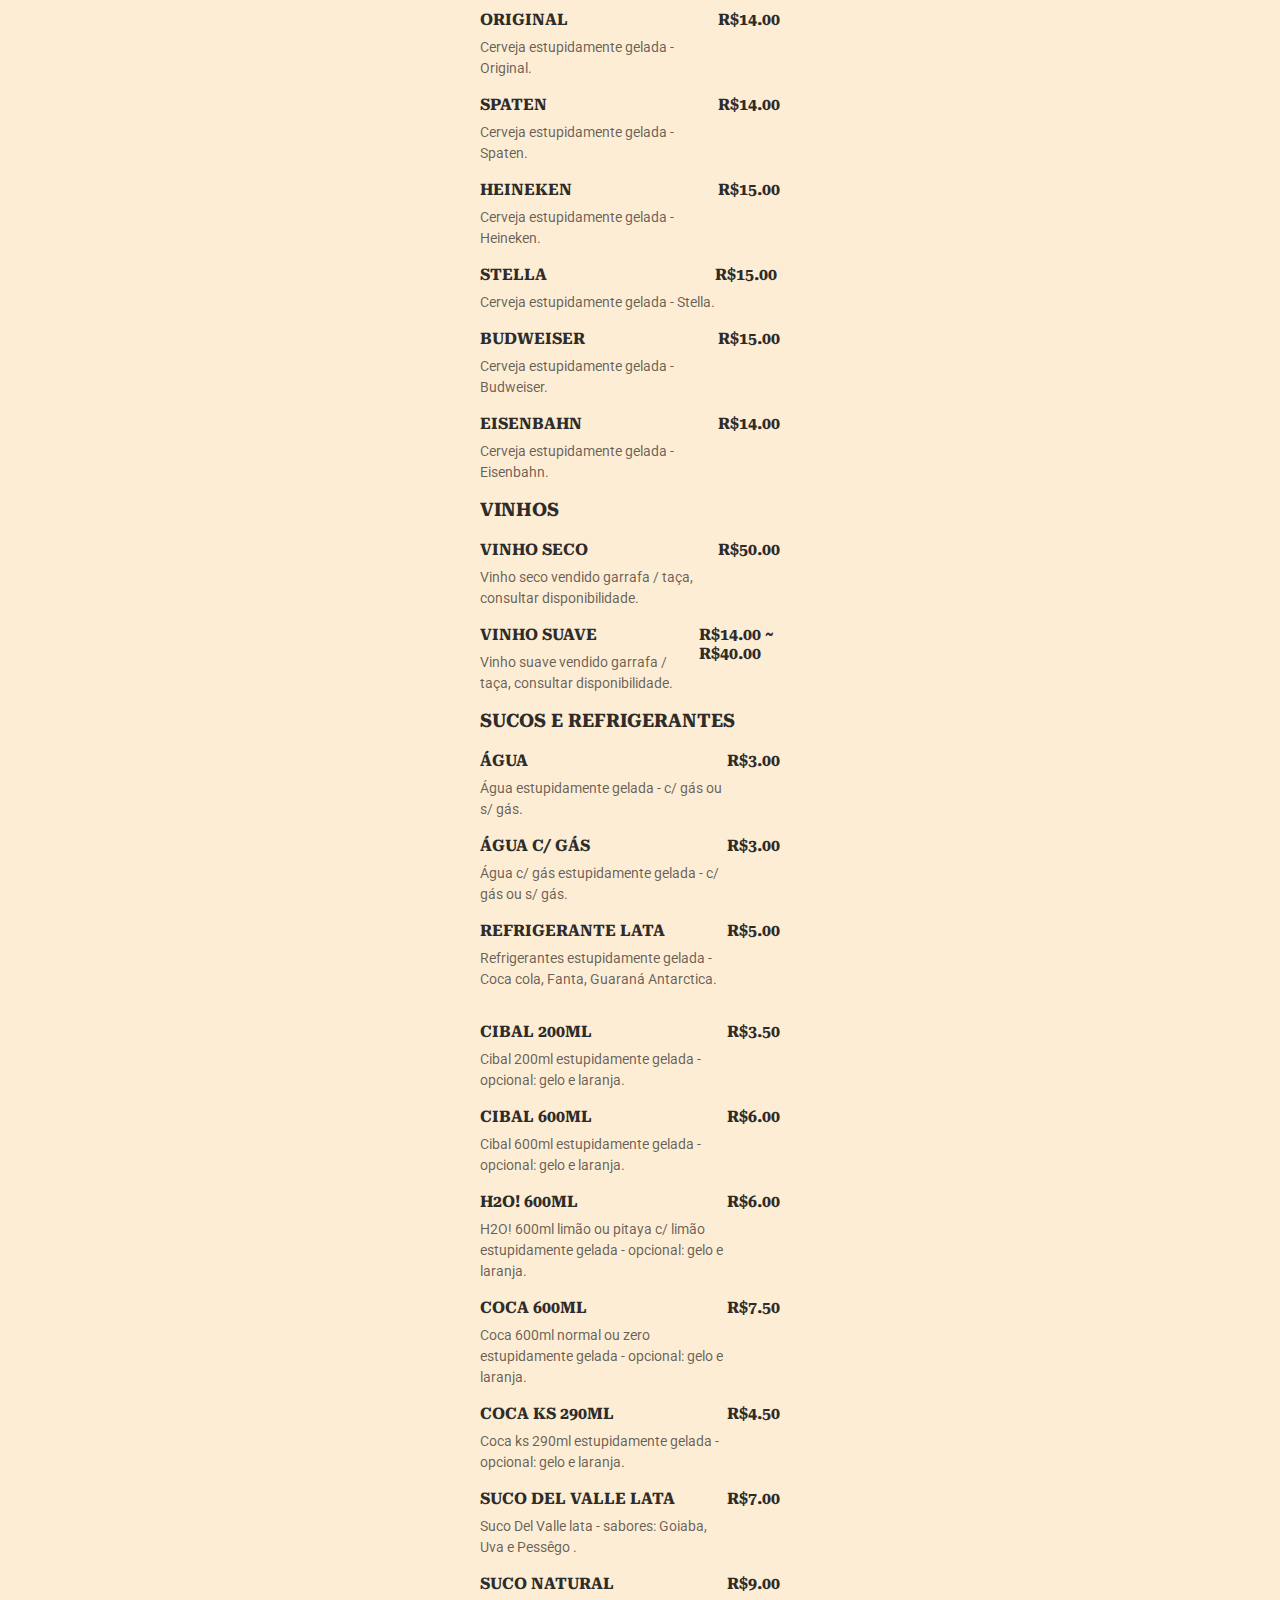
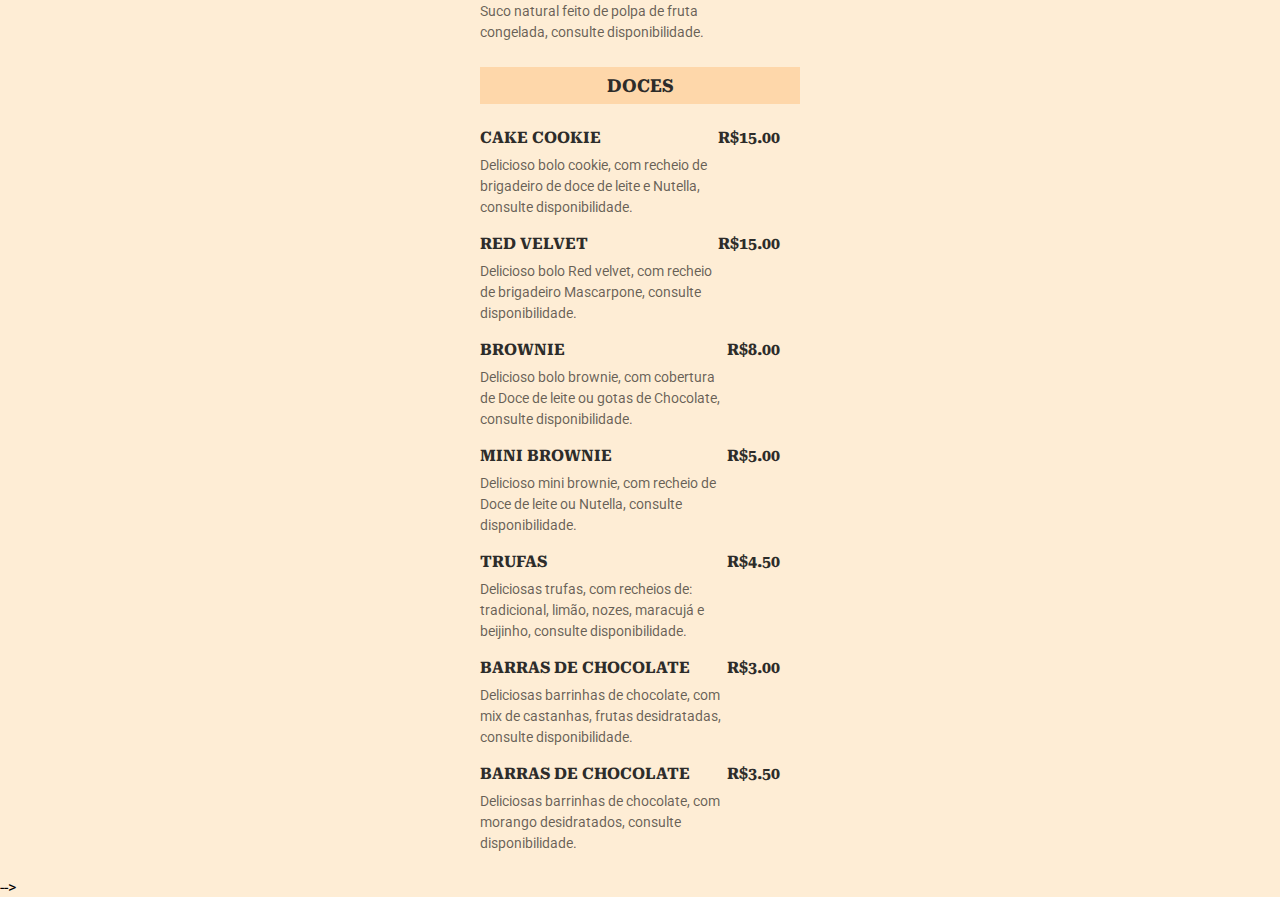
==== commit c8c19ed2: "Update index.html" ====
--- a/index.html
+++ b/index.html
@@ -1099,7 +1099,7 @@
       </ul>
   </section>
 
-/*<section>
+<!-<section>
       <h2>Doces</h2>
       <ul>
 	<li>
@@ -1186,6 +1186,6 @@
           </strong>
 </li>
       </ul>
-</section>*/
+</section>-->
   </body>
 </html>
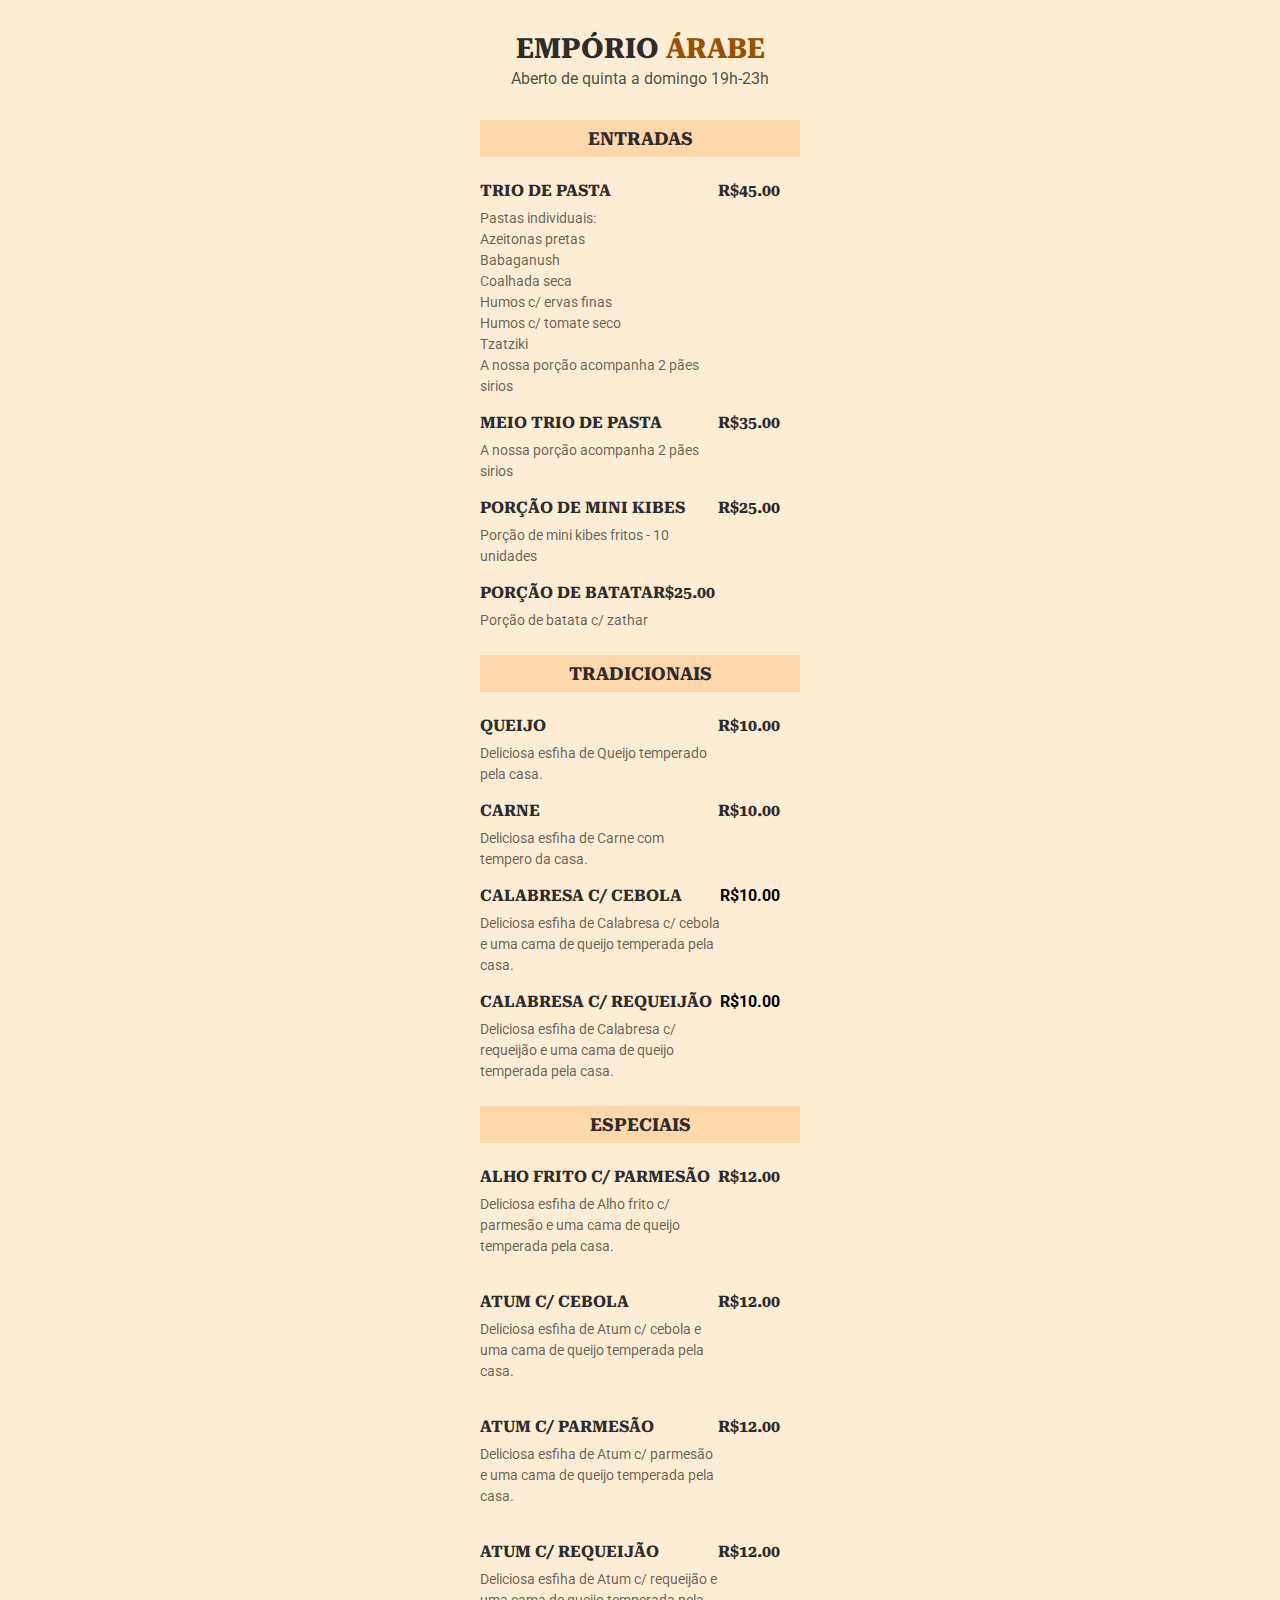
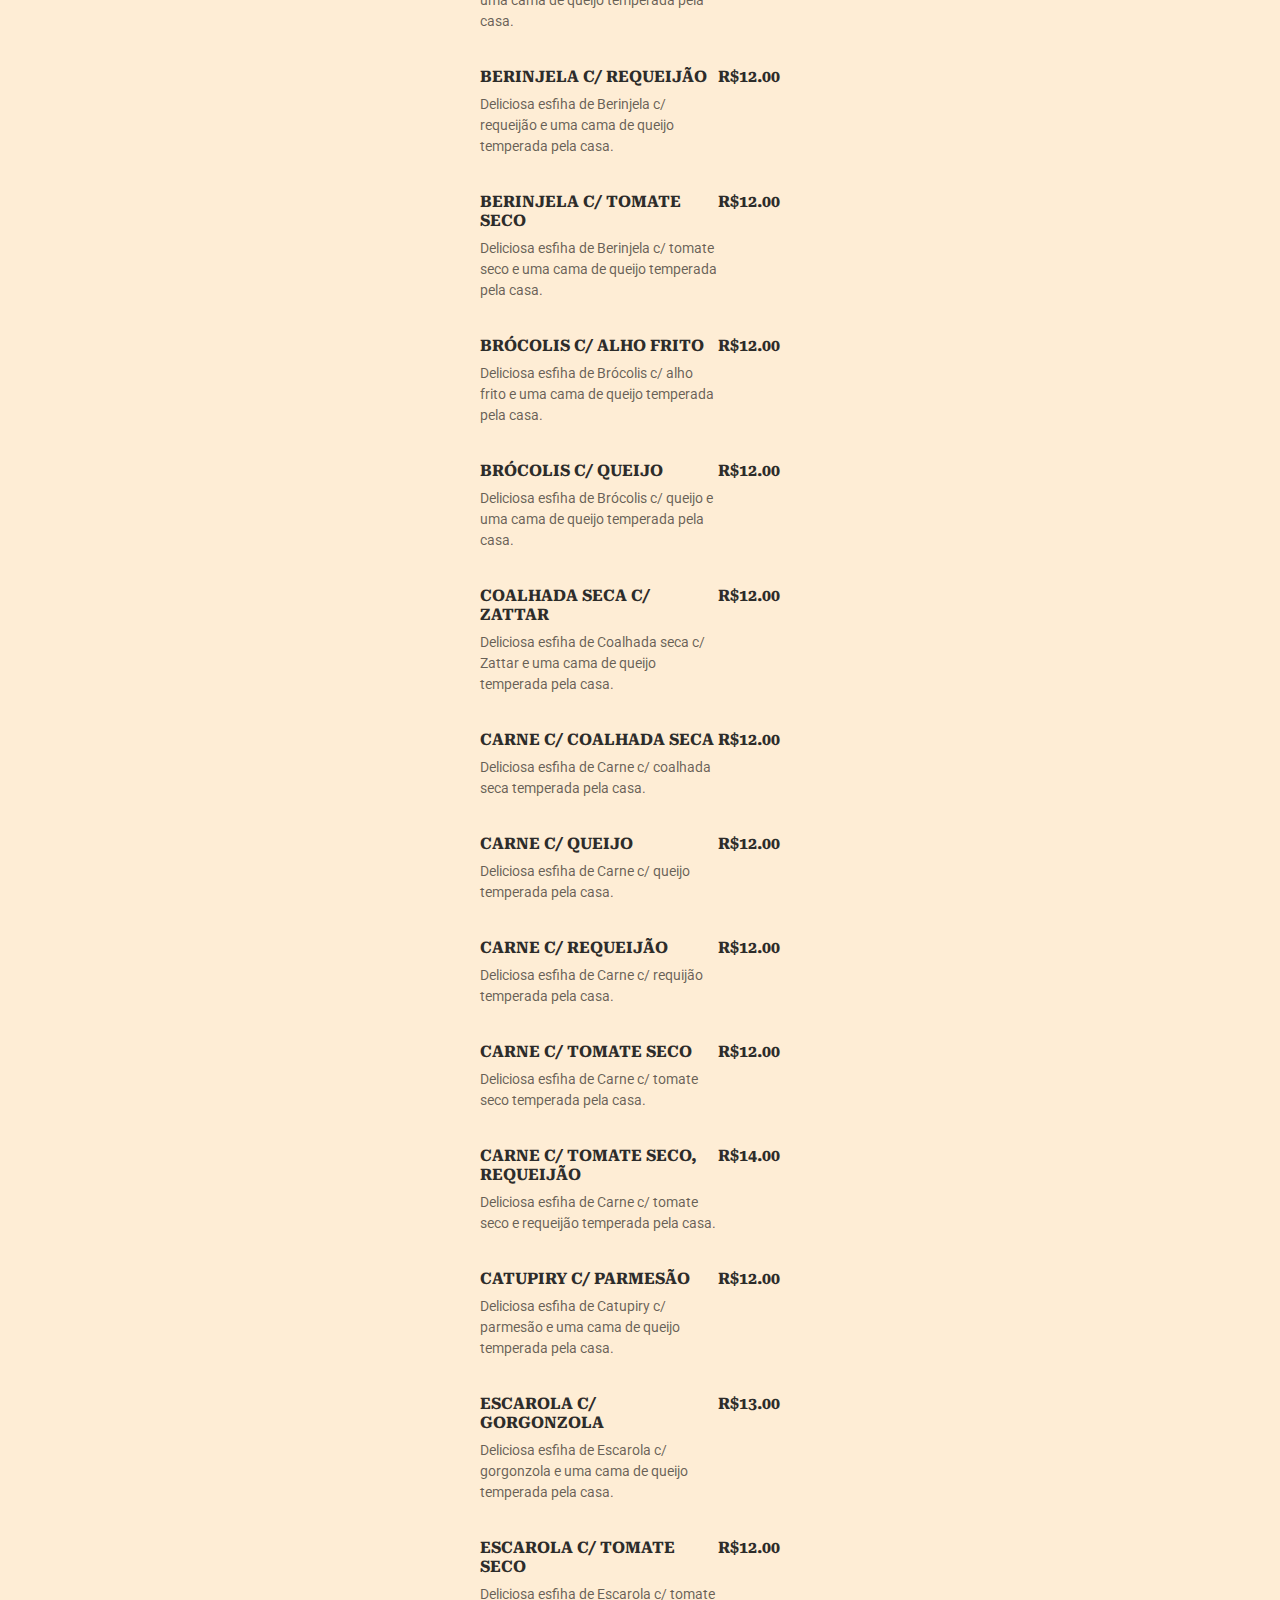
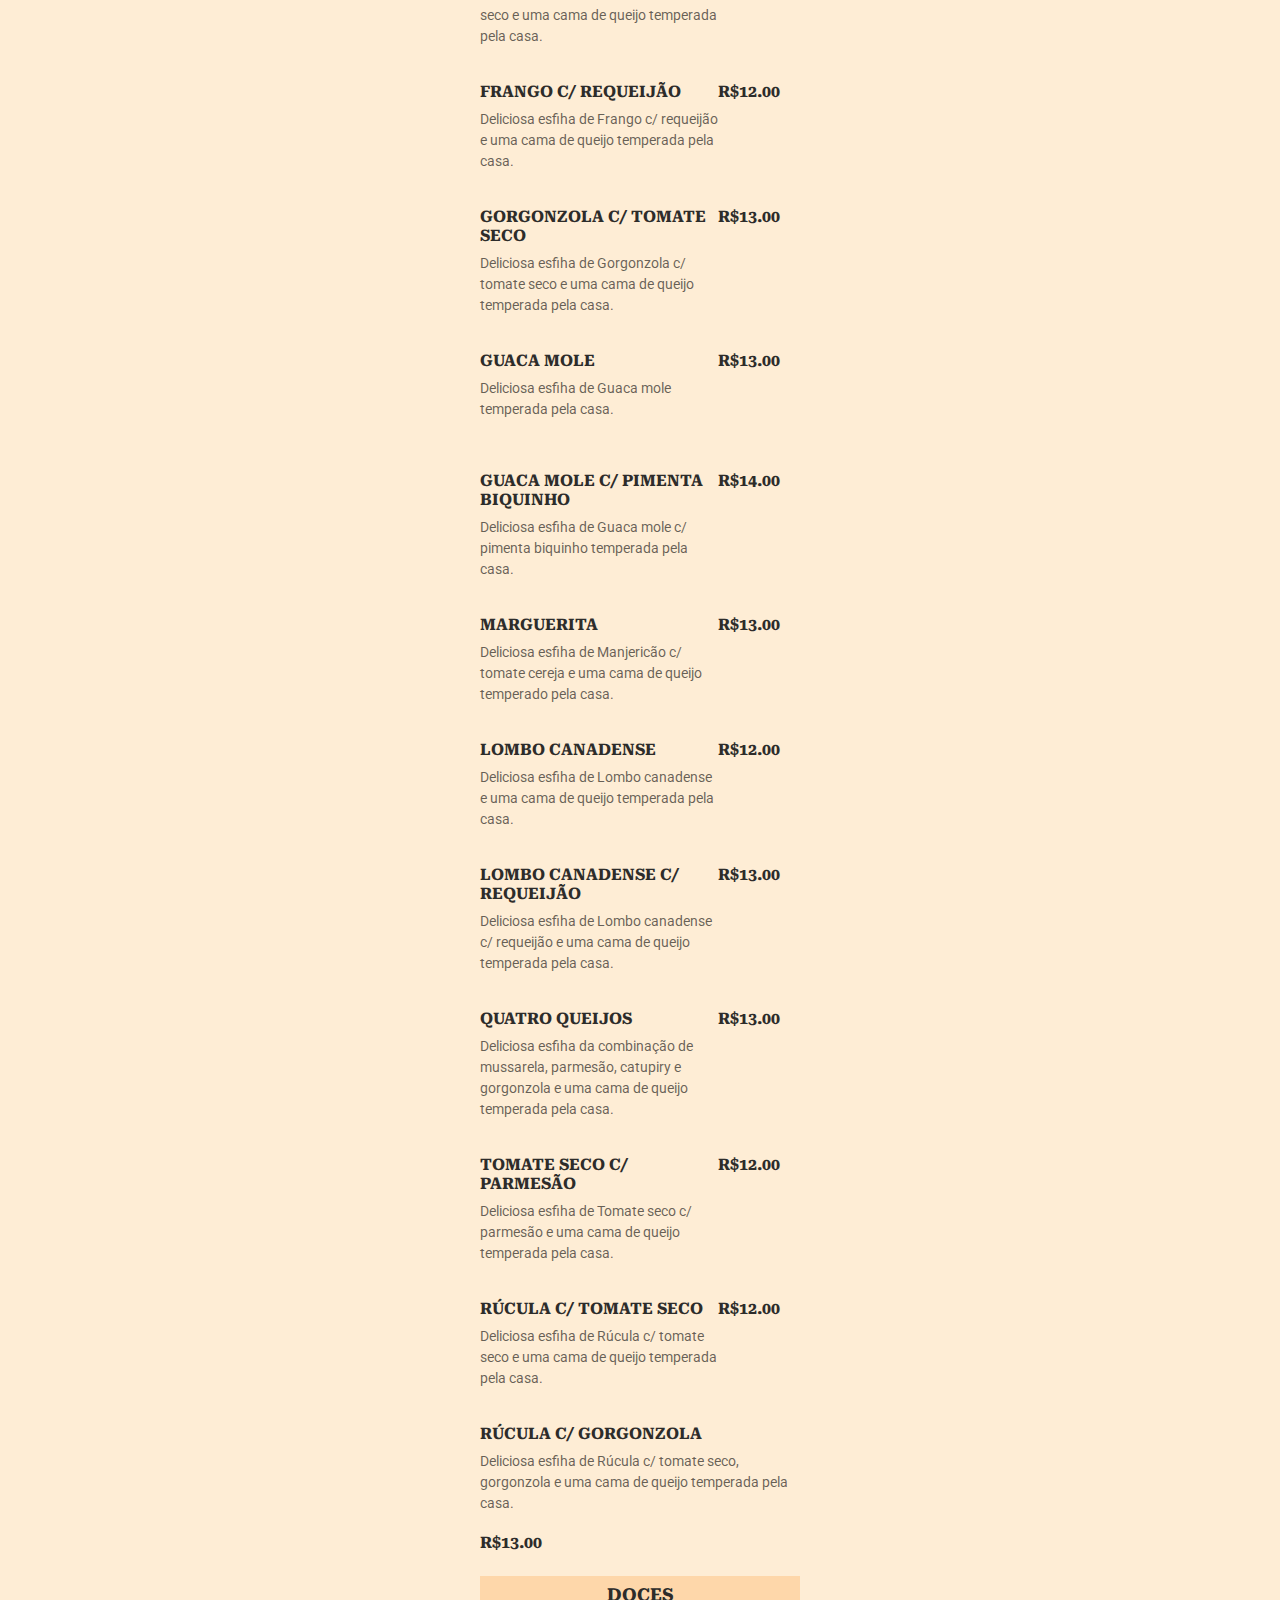
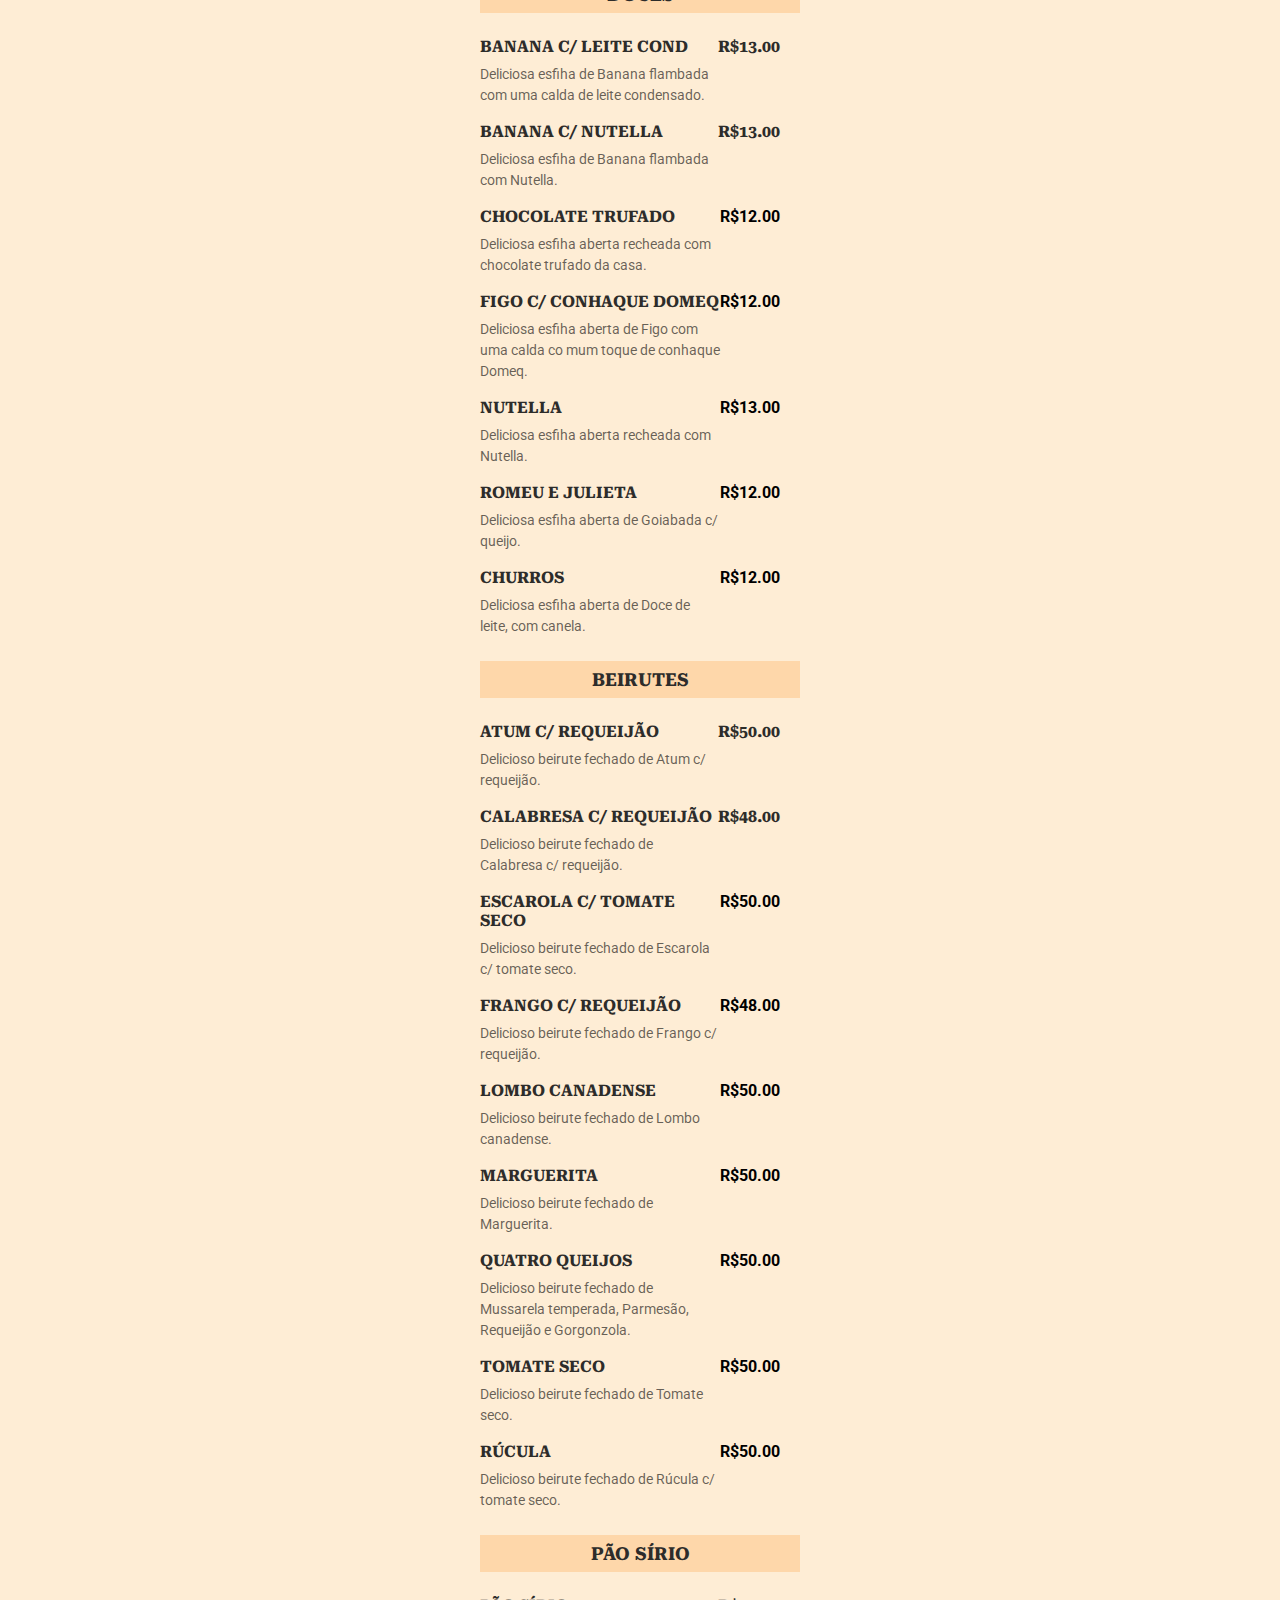
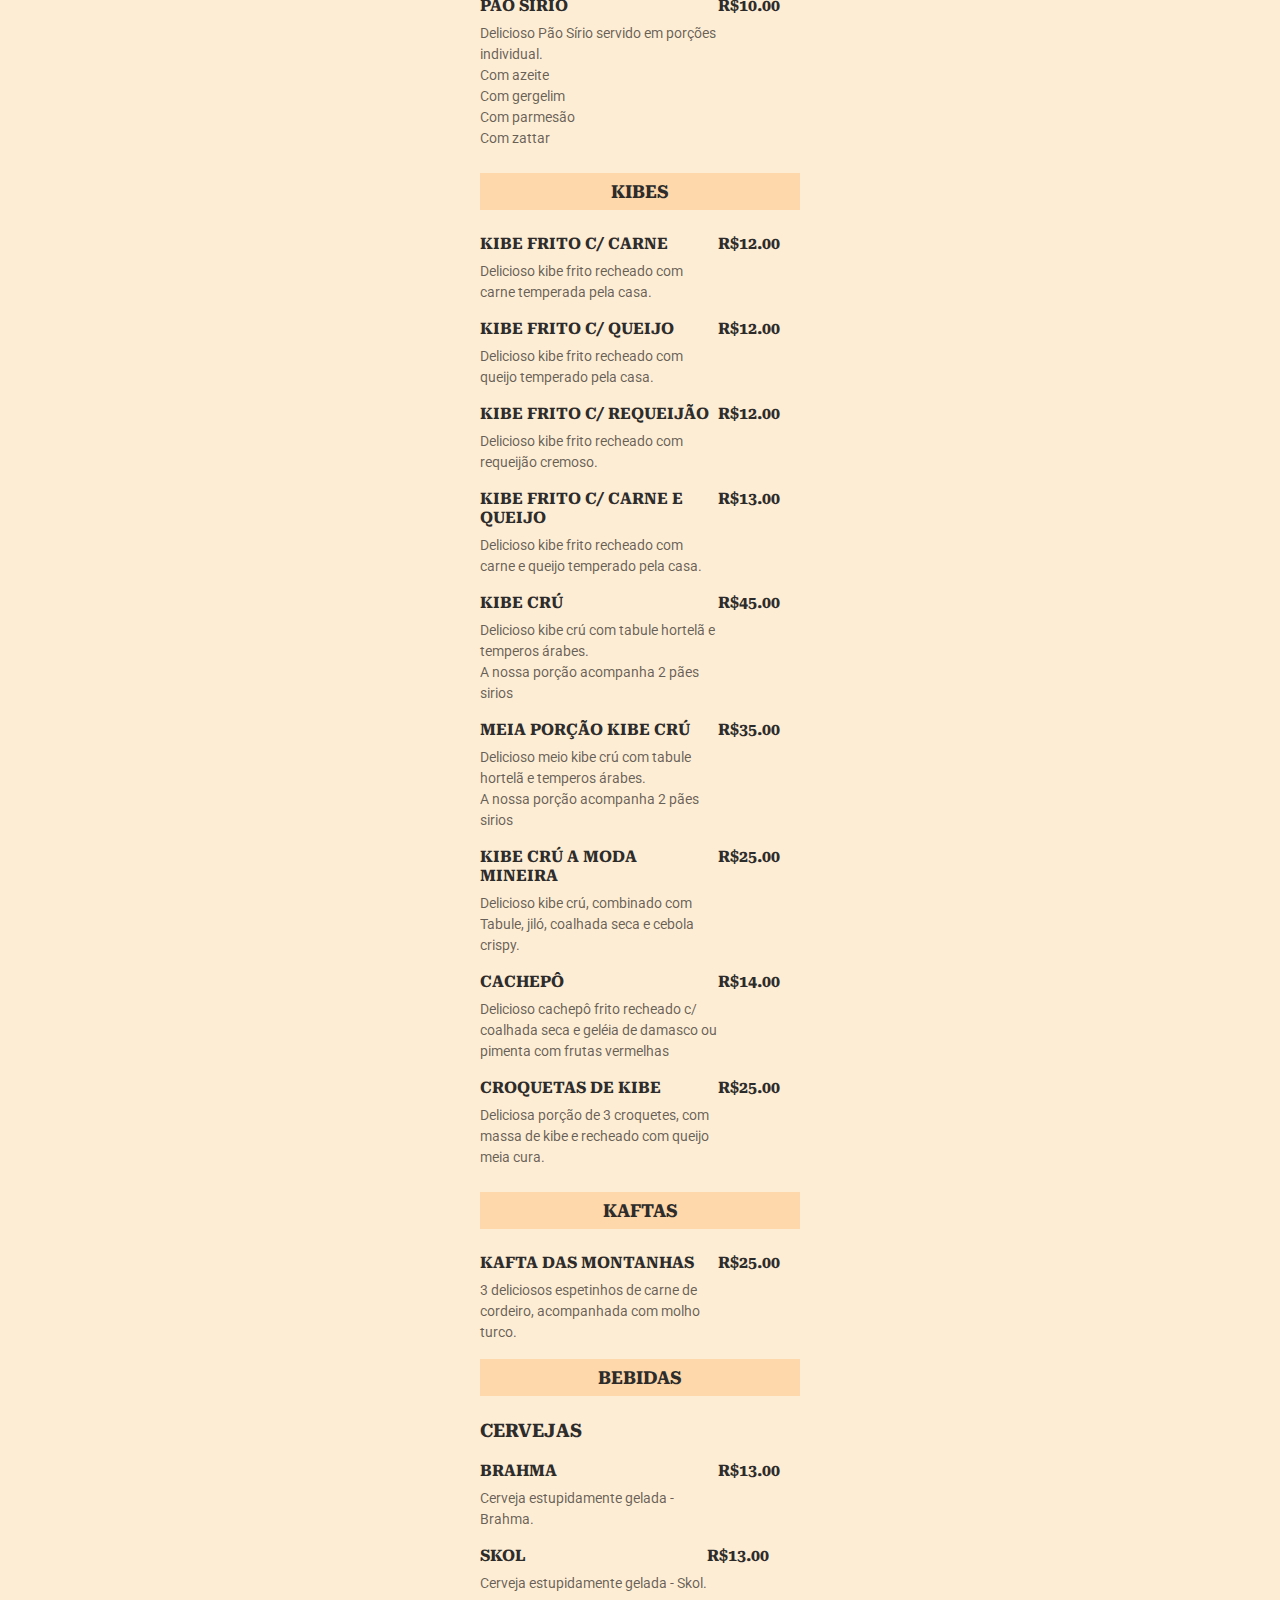
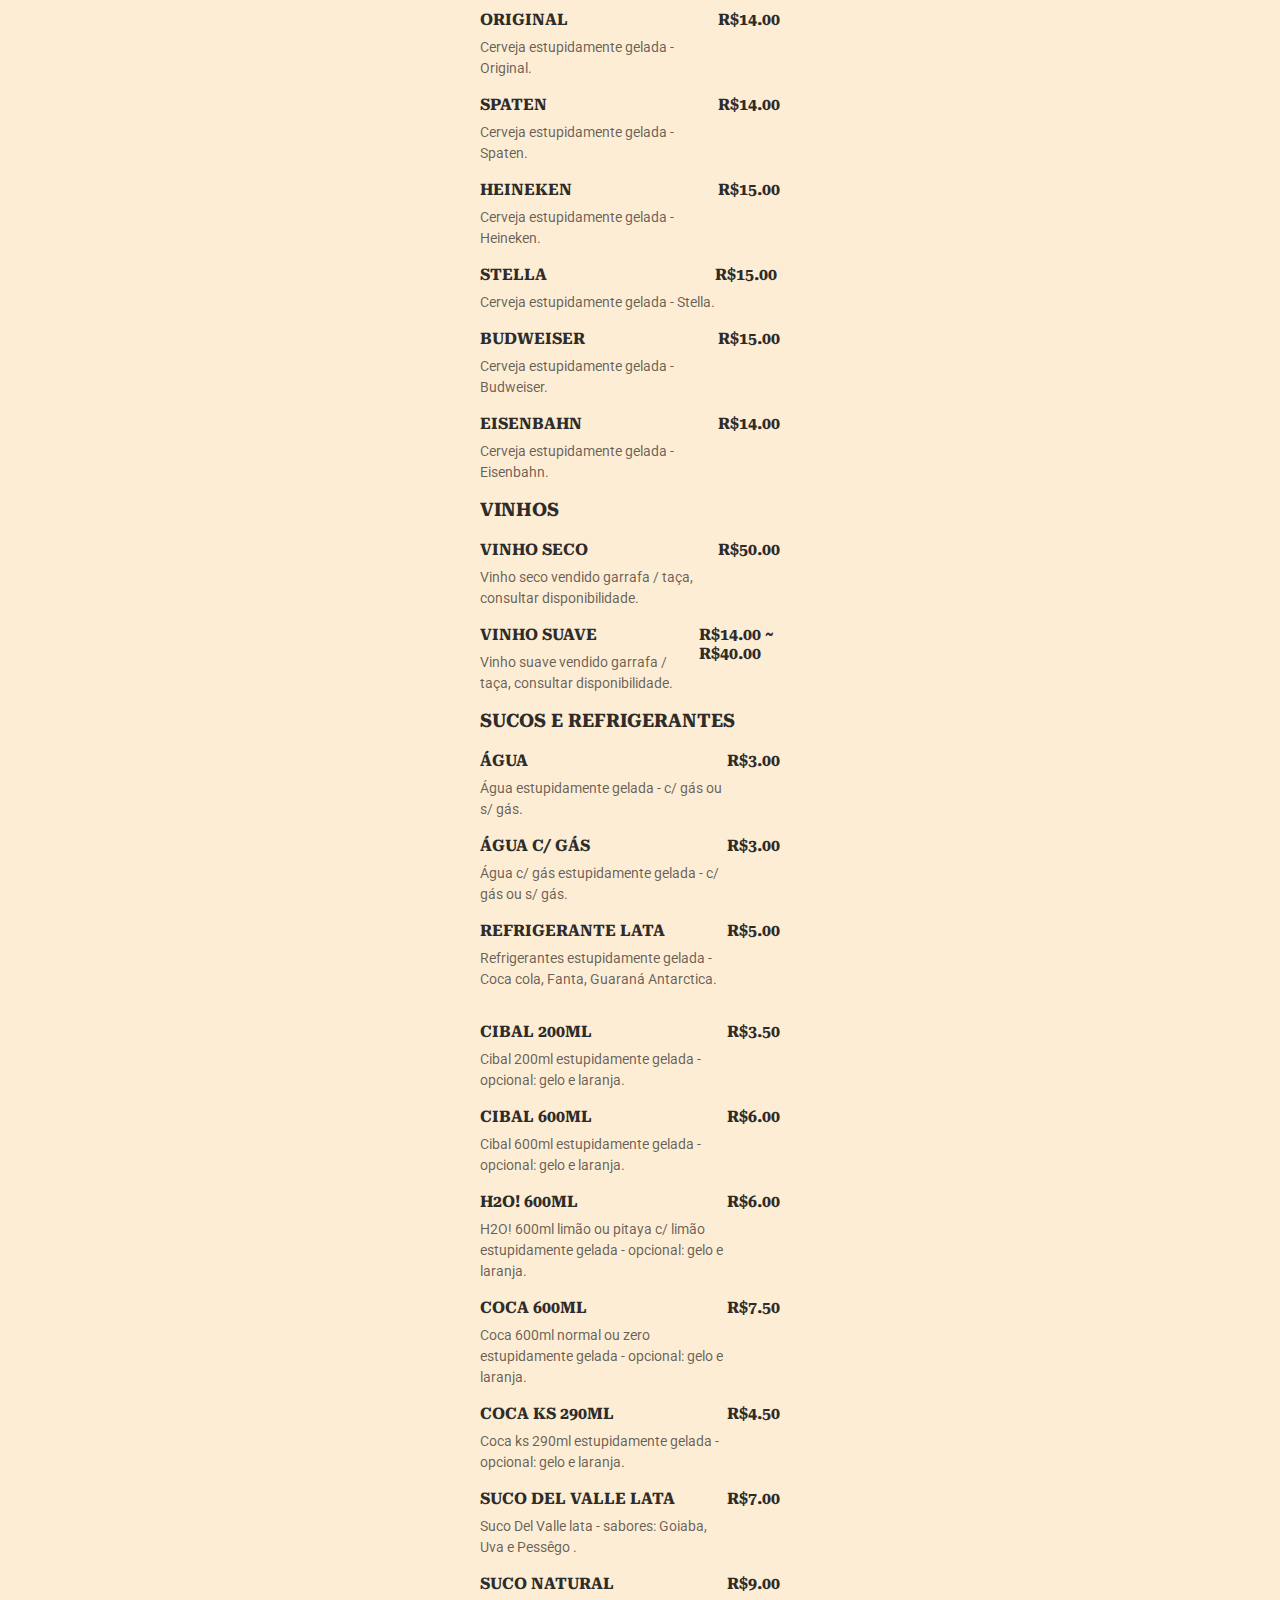
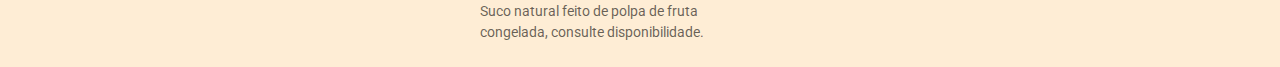
==== commit 5c5f795a: "Update index.html" ====
--- a/index.html
+++ b/index.html
@@ -1098,94 +1098,5 @@
         </li>
       </ul>
   </section>
-
-<!-<section>
-      <h2>Doces</h2>
-      <ul>
-	<li>
-	<div class="details">
-            <h3>Cake cookie</h3>
-            <p class="description">
-              Delicioso bolo cookie, com recheio de brigadeiro de doce de leite e Nutella, consulte disponibilidade.
-            </p>
-          </div>
-          <strong class="price">
-            R$15.00
-          </strong>
-        </li>
-
-<li>
-	<div class="details">
-            <h3>Red velvet</h3>
-            <p class="description">
-              Delicioso bolo Red velvet, com recheio de brigadeiro Mascarpone, consulte disponibilidade.
-            </p>
-          </div>
-          <strong class="price">
-            R$15.00
-          </strong>
-</li>
-
-<li>
-	<div class="details">
-            <h3>Brownie</h3>
-            <p class="description">
-              Delicioso bolo brownie, com cobertura de Doce de leite ou gotas de Chocolate, consulte disponibilidade.
-            </p>
-          </div>
-          <strong class="price">
-            R$8.00
-          </strong>
-</li>
-
-<li>
-	<div class="details">
-            <h3>Mini Brownie</h3>
-            <p class="description">
-              Delicioso mini brownie, com recheio de Doce de leite ou Nutella, consulte disponibilidade.
-            </p>
-          </div>
-          <strong class="price">
-            R$5.00
-          </strong>
-</li>
-
-<li>
-	<div class="details">
-            <h3>Trufas</h3>
-            <p class="description">
-              Deliciosas trufas, com recheios de: tradicional, limão, nozes, maracujá e beijinho, consulte disponibilidade.
-            </p>
-          </div>
-          <strong class="price">
-            R$4.50
-          </strong>
-</li>
-
-<li>
-	<div class="details">
-            <h3>Barras de Chocolate</h3>
-            <p class="description">
-              Deliciosas barrinhas de chocolate, com mix de castanhas, frutas desidratadas, consulte disponibilidade.
-            </p>
-          </div>
-          <strong class="price">
-            R$3.00
-          </strong>
-</li>
-
-<li>
-	<div class="details">
-            <h3>Barras de Chocolate</h3>
-            <p class="description">
-              Deliciosas barrinhas de chocolate, com morango desidratados, consulte disponibilidade.
-            </p>
-          </div>
-          <strong class="price">
-            R$3.50
-          </strong>
-</li>
-      </ul>
-</section>-->
   </body>
 </html>
